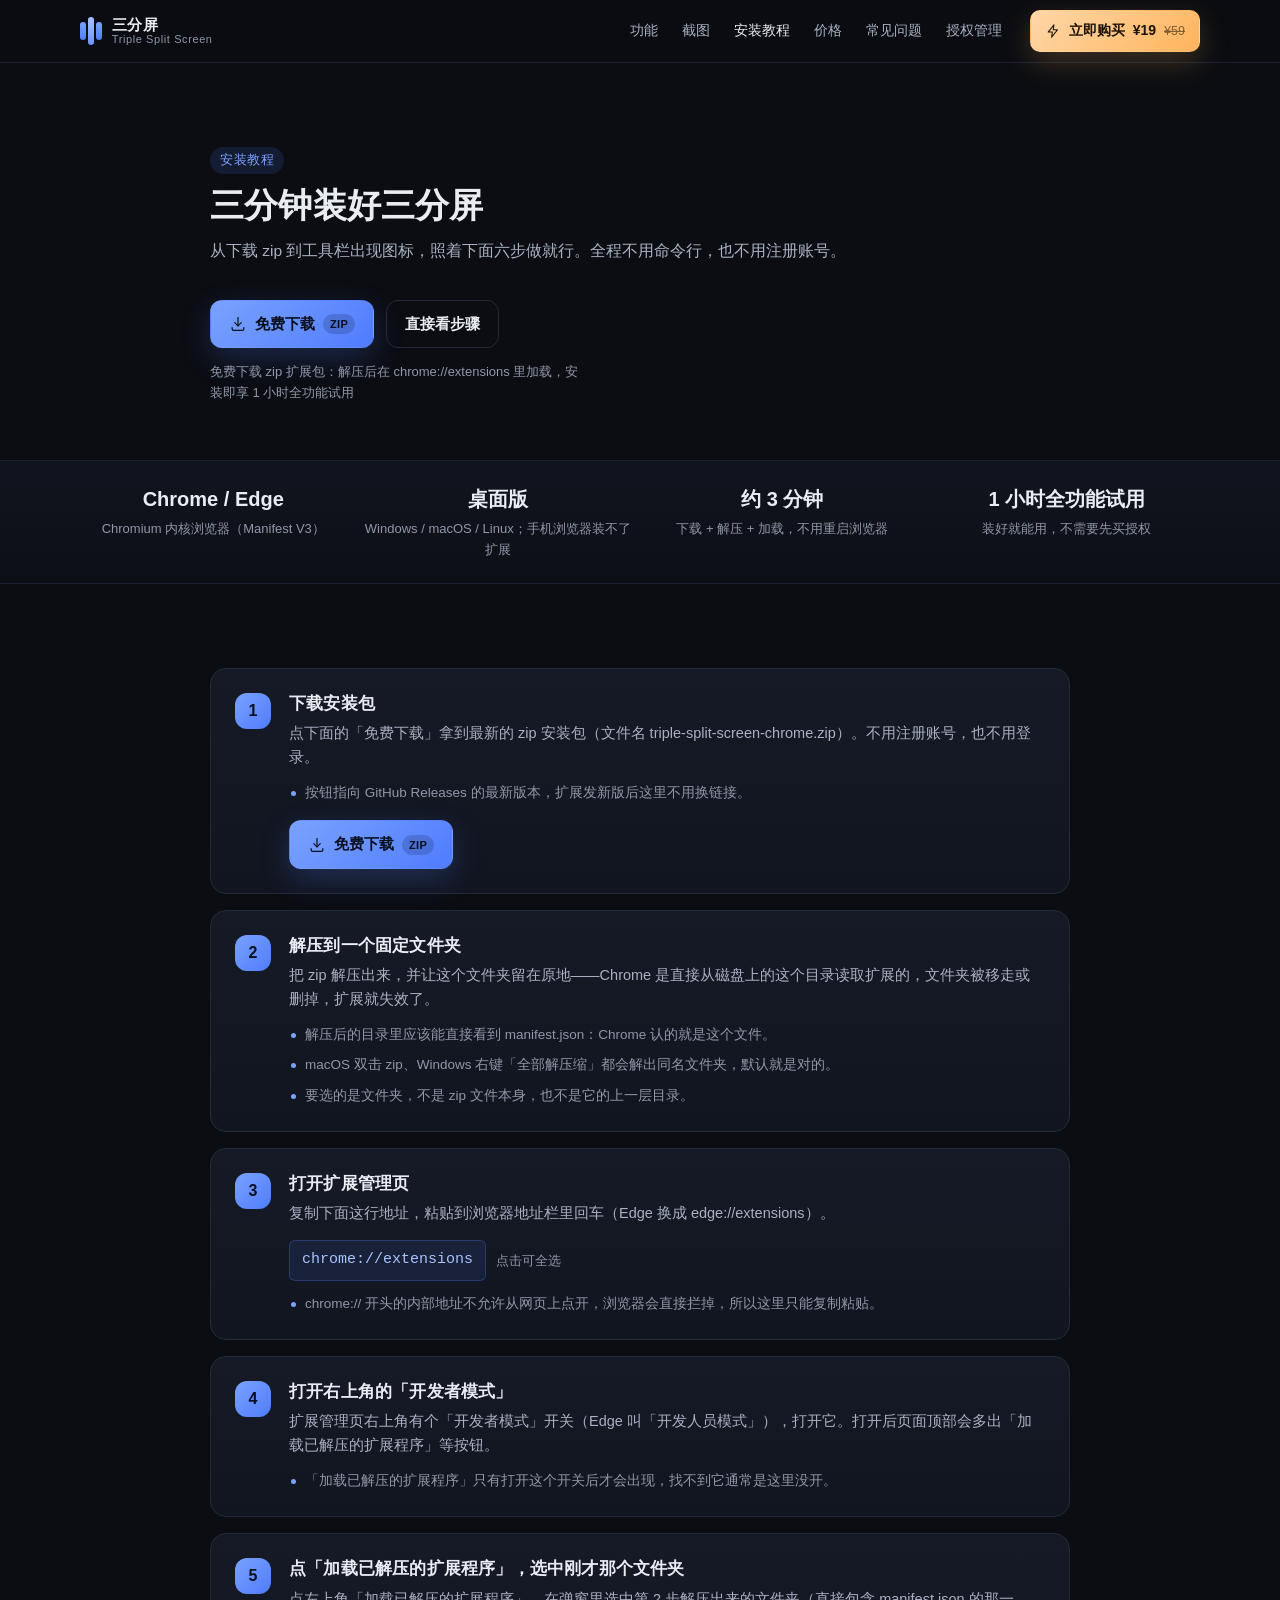
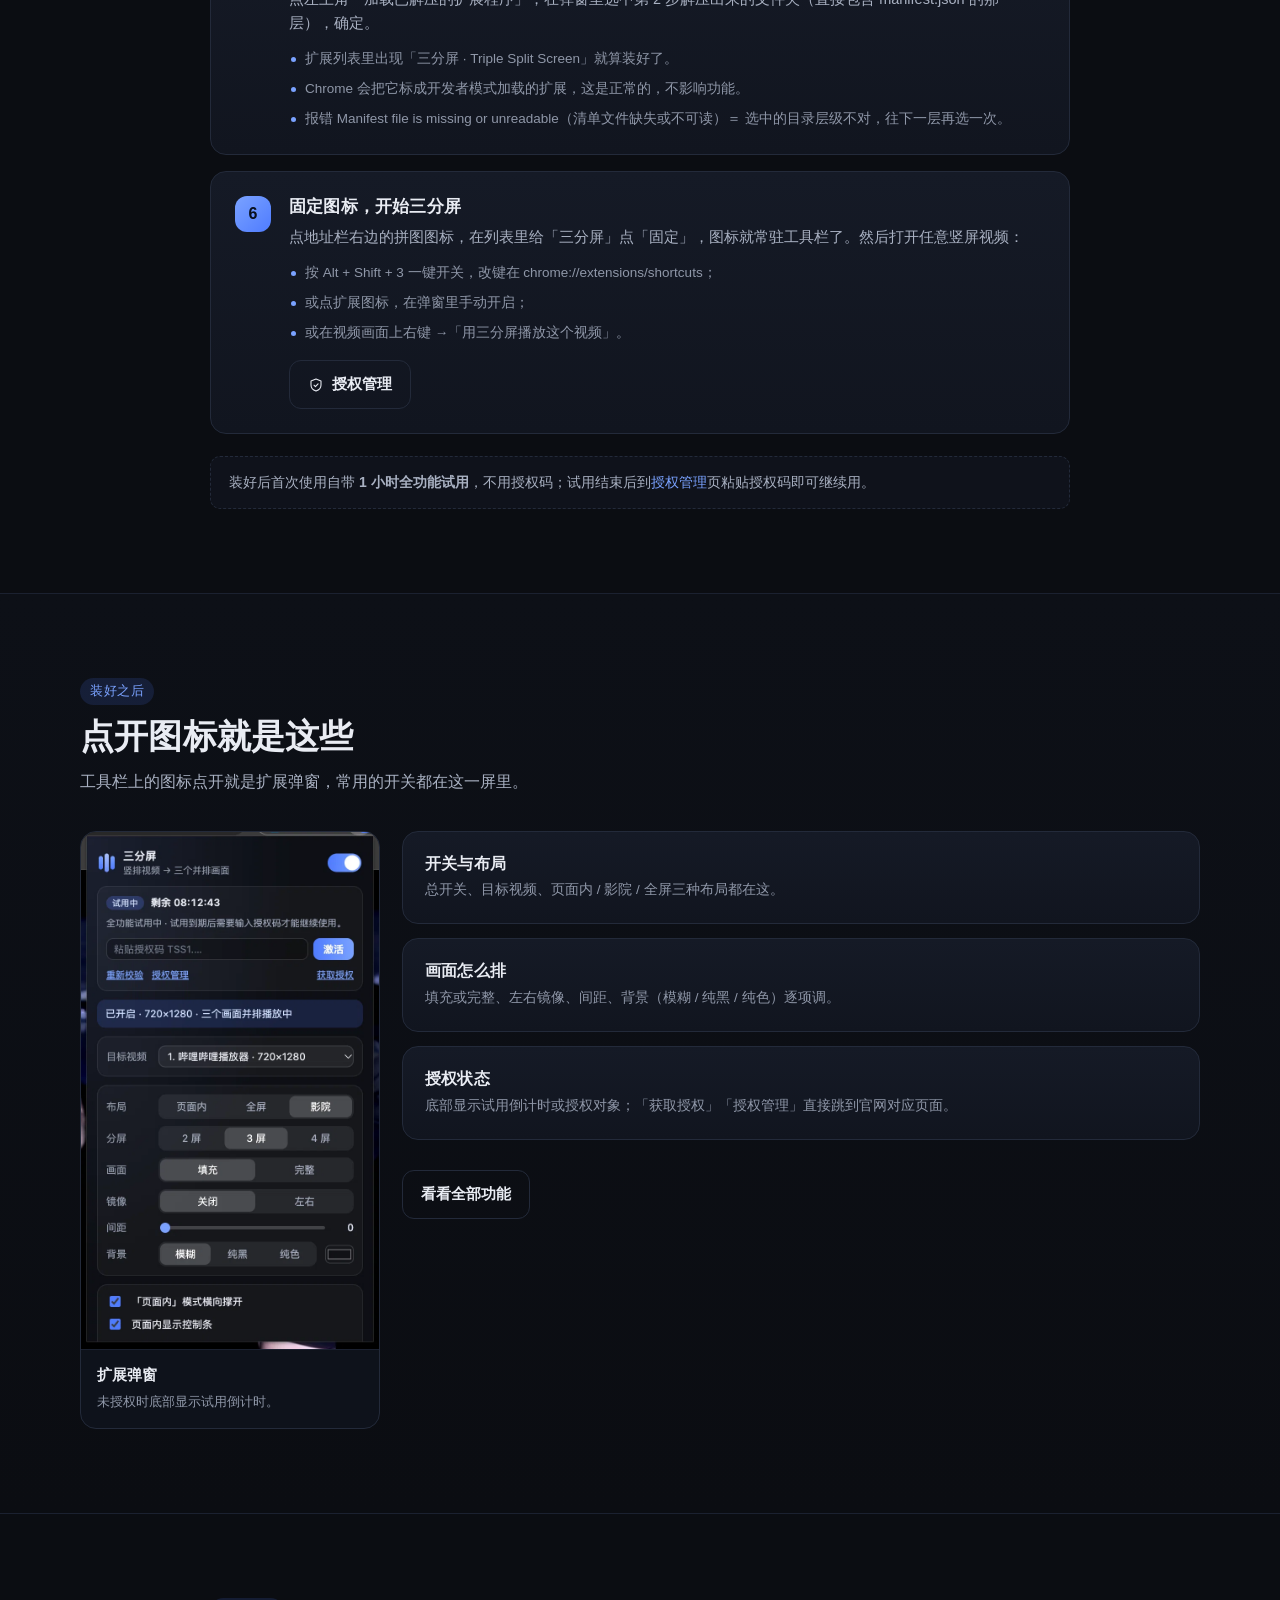
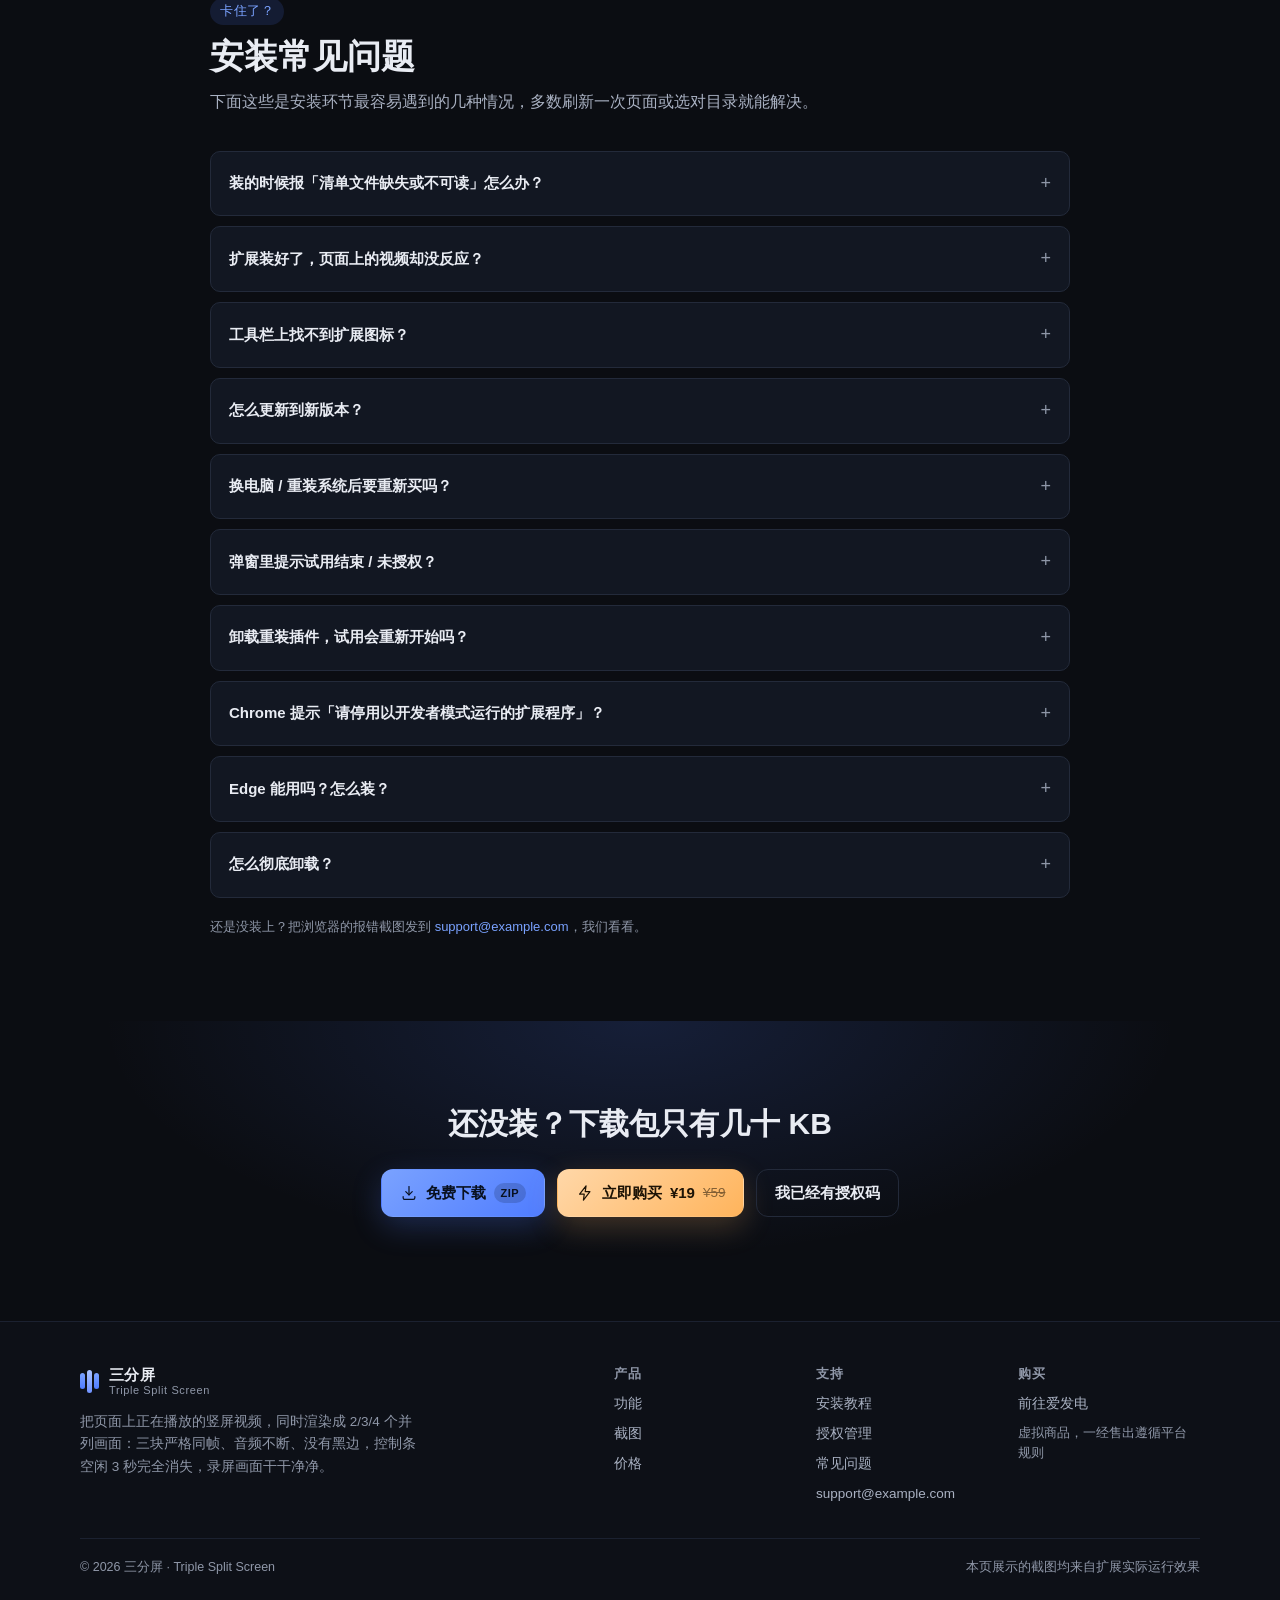
==== install/index.html @ 932da94a "site: publish 2026-10-11T14:08:07.045Z" ====
<!DOCTYPE html><html lang="zh-CN"><head><meta charset="utf-8"/><meta name="viewport" content="width=device-width, initial-scale=1"/><title>插件安装教程 · 三分屏（Chrome / Edge）</title><meta name="description" content="三分屏（Triple Split Screen）扩展安装教程：下载 zip 解压后，在 chrome://extensions 打开开发者模式，点「加载已解压的扩展程序」选中文件夹即可，三分钟装好，装好即享 1 小时全功能试用。"/><meta name="theme-color" content="#0d0f14"/><link rel="icon" type="image/png" href="/icon/32.png"/><link rel="apple-touch-icon" href="/icon/128.png"/><meta property="og:type" content="website"/><meta property="og:site_name" content="三分屏 · Triple Split Screen"/><meta property="og:title" content="插件安装教程 · 三分屏（Chrome / Edge）"/><meta property="og:description" content="三分屏（Triple Split Screen）扩展安装教程：下载 zip 解压后，在 chrome://extensions 打开开发者模式，点「加载已解压的扩展程序」选中文件夹即可，三分钟装好，装好即享 1 小时全功能试用。"/><meta property="og:image" content="https://splitvideo.de5.net/img/preview-theater.jpg"/><meta property="og:url" content="https://splitvideo.de5.net"/><meta name="twitter:card" content="summary_large_image"/><link href="/static/style-B0WOssWN.css" rel="stylesheet"/></head><body><div class="page"><header class="site-header"><div class="wrap header-inner"><a class="brand" href="/"><span class="logo" style="--logo-scale:1.1818181818181819" aria-hidden="true"><i></i><i></i><i></i></span><span class="brand-text"><b>三分屏</b><small>Triple Split Screen</small></span></a><nav class="nav"><a href="/#features" class="nav-link">功能</a><a href="/#shots" class="nav-link">截图</a><a href="/install" class="nav-link is-active">安装教程</a><a href="/#pricing" class="nav-link">价格</a><a href="/#faq" class="nav-link">常见问题</a><a href="/license" class="nav-link">授权管理</a></nav><a class="btn btn-buy btn-sm" href="https://afdian.com/a/triple-split-screen" target="_blank" rel="noopener noreferrer nofollow" data-platform="爱发电" title="前往爱发电购买"><svg width="16" height="16" viewBox="0 0 24 24" fill="none" stroke="currentColor" stroke-width="1.6" stroke-linecap="round" stroke-linejoin="round" aria-hidden="true" focusable="false"><path d="M13.4 2.6L4.8 13.6H11l-1.1 7.8 8.7-11.2H12.3z"></path></svg><span>立即购买</span><span class="btn-price">¥19</span><span class="btn-origin">¥59</span></a></div></header><main><section class="section install-head"><div class="wrap narrow"><div class="section-head"><span class="eyebrow">安装教程</span><h2>三分钟装好三分屏</h2><p class="section-desc">从下载 zip 到工具栏出现图标，照着下面六步做就行。全程不用命令行，也不用注册账号。</p></div><div class="cta-row"><a class="btn btn-download" href="https://github.com/hojas/triple-split-screen-site/releases/latest/download/triple-split-screen-chrome.zip" target="_blank" rel="noopener noreferrer nofollow" data-source="GitHub Releases" title="从 GitHub Releases 免费下载扩展安装包"><svg width="18" height="18" viewBox="0 0 24 24" fill="none" stroke="currentColor" stroke-width="1.6" stroke-linecap="round" stroke-linejoin="round" aria-hidden="true" focusable="false"><path d="M12 3.4v11"></path><path d="M7.7 10.2L12 14.5l4.3-4.3"></path><path d="M4.2 16.8v1.6a2.2 2.2 0 0 0 2.2 2.2h11.2a2.2 2.2 0 0 0 2.2-2.2v-1.6"></path></svg><span>免费下载</span><span class="btn-meta">zip</span></a><a class="btn btn-ghost" href="#steps">直接看步骤</a></div><p class="cta-note">免费下载 zip 扩展包：解压后在 chrome://extensions 里加载，安装即享 1 小时全功能试用</p></div></section><section class="strip"><div class="wrap strip-inner"><div><b>Chrome / Edge</b><span>Chromium 内核浏览器（Manifest V3）</span></div><div><b>桌面版</b><span>Windows / macOS / Linux；手机浏览器装不了扩展</span></div><div><b>约 3 分钟</b><span>下载 + 解压 + 加载，不用重启浏览器</span></div><div><b>1 小时全功能试用</b><span>装好就能用，不需要先买授权</span></div></div></section><section class="section"><div class="wrap narrow"><ol class="install-steps" id="steps"><li class="card install-step"><span class="install-step-no" aria-hidden="true">1</span><div class="install-step-body"><h3>下载安装包</h3><p class="install-text">点下面的「免费下载」拿到最新的 zip 安装包（文件名 triple-split-screen-chrome.zip）。不用注册账号，也不用登录。</p><ul class="install-list"><li>按钮指向 GitHub Releases 的最新版本，扩展发新版后这里不用换链接。</li></ul><div class="install-action"><a class="btn btn-download" href="https://github.com/hojas/triple-split-screen-site/releases/latest/download/triple-split-screen-chrome.zip" target="_blank" rel="noopener noreferrer nofollow" data-source="GitHub Releases" title="从 GitHub Releases 免费下载扩展安装包"><svg width="18" height="18" viewBox="0 0 24 24" fill="none" stroke="currentColor" stroke-width="1.6" stroke-linecap="round" stroke-linejoin="round" aria-hidden="true" focusable="false"><path d="M12 3.4v11"></path><path d="M7.7 10.2L12 14.5l4.3-4.3"></path><path d="M4.2 16.8v1.6a2.2 2.2 0 0 0 2.2 2.2h11.2a2.2 2.2 0 0 0 2.2-2.2v-1.6"></path></svg><span>免费下载</span><span class="btn-meta">zip</span></a></div></div></li><li class="card install-step"><span class="install-step-no" aria-hidden="true">2</span><div class="install-step-body"><h3>解压到一个固定文件夹</h3><p class="install-text">把 zip 解压出来，并让这个文件夹留在原地——Chrome 是直接从磁盘上的这个目录读取扩展的，文件夹被移走或删掉，扩展就失效了。</p><ul class="install-list"><li>解压后的目录里应该能直接看到 manifest.json：Chrome 认的就是这个文件。</li><li>macOS 双击 zip、Windows 右键「全部解压缩」都会解出同名文件夹，默认就是对的。</li><li>要选的是文件夹，不是 zip 文件本身，也不是它的上一层目录。</li></ul></div></li><li class="card install-step"><span class="install-step-no" aria-hidden="true">3</span><div class="install-step-body"><h3>打开扩展管理页</h3><p class="install-text">复制下面这行地址，粘贴到浏览器地址栏里回车（Edge 换成 edge://extensions）。</p><p class="install-code"><code title="点击全选，再按 Ctrl / ⌘ + C 复制">chrome://extensions</code><span class="muted small">点击可全选</span></p><ul class="install-list"><li>chrome:// 开头的内部地址不允许从网页上点开，浏览器会直接拦掉，所以这里只能复制粘贴。</li></ul></div></li><li class="card install-step"><span class="install-step-no" aria-hidden="true">4</span><div class="install-step-body"><h3>打开右上角的「开发者模式」</h3><p class="install-text">扩展管理页右上角有个「开发者模式」开关（Edge 叫「开发人员模式」），打开它。打开后页面顶部会多出「加载已解压的扩展程序」等按钮。</p><ul class="install-list"><li>「加载已解压的扩展程序」只有打开这个开关后才会出现，找不到它通常是这里没开。</li></ul></div></li><li class="card install-step"><span class="install-step-no" aria-hidden="true">5</span><div class="install-step-body"><h3>点「加载已解压的扩展程序」，选中刚才那个文件夹</h3><p class="install-text">点左上角「加载已解压的扩展程序」，在弹窗里选中第 2 步解压出来的文件夹（直接包含 manifest.json 的那一层），确定。</p><ul class="install-list"><li>扩展列表里出现「三分屏 · Triple Split Screen」就算装好了。</li><li>Chrome 会把它标成开发者模式加载的扩展，这是正常的，不影响功能。</li><li>报错 Manifest file is missing or unreadable（清单文件缺失或不可读）＝ 选中的目录层级不对，往下一层再选一次。</li></ul></div></li><li class="card install-step"><span class="install-step-no" aria-hidden="true">6</span><div class="install-step-body"><h3>固定图标，开始三分屏</h3><p class="install-text">点地址栏右边的拼图图标，在列表里给「三分屏」点「固定」，图标就常驻工具栏了。然后打开任意竖屏视频：</p><ul class="install-list"><li>按 Alt + Shift + 3 一键开关，改键在 chrome://extensions/shortcuts；</li><li>或点扩展图标，在弹窗里手动开启；</li><li>或在视频画面上右键 →「用三分屏播放这个视频」。</li></ul><div class="install-action"><a class="btn btn-ghost" href="/license"><svg width="16" height="16" viewBox="0 0 24 24" fill="none" stroke="currentColor" stroke-width="1.6" stroke-linecap="round" stroke-linejoin="round" aria-hidden="true" focusable="false"><path d="M12 3l7.5 3v6c0 4.2-3.1 7.6-7.5 9-4.4-1.4-7.5-4.8-7.5-9V6z"></path><path d="M9 12.3l2.1 2.1 4-4.2"></path></svg><span>授权管理</span></a></div></div></li></ol><p class="note-box">装好后首次使用自带 <b>1 小时全功能试用</b>，不用授权码；试用结束后到<a href="/license">授权管理</a>页粘贴授权码即可继续用。</p></div></section><section class="section section-alt"><div class="wrap"><div class="section-head"><span class="eyebrow">装好之后</span><h2>点开图标就是这些</h2><p class="section-desc">工具栏上的图标点开就是扩展弹窗，常用的开关都在这一屏里。</p></div><div class="after-grid"><figure class="shot"><img src="/img/preview-popup.png" alt="三分屏扩展弹窗界面" loading="lazy" decoding="async" width="708" height="1228"/><figcaption><b>扩展弹窗</b><span>未授权时底部显示试用倒计时。</span></figcaption></figure><ul class="after-list"><li class="card"><h3>开关与布局</h3><p>总开关、目标视频、页面内 / 影院 / 全屏三种布局都在这。</p></li><li class="card"><h3>画面怎么排</h3><p>填充或完整、左右镜像、间距、背景（模糊 / 纯黑 / 纯色）逐项调。</p></li><li class="card"><h3>授权状态</h3><p>底部显示试用倒计时或授权对象；「获取授权」「授权管理」直接跳到官网对应页面。</p></li><li class="install-action"><a class="btn btn-ghost" href="/#features">看看全部功能</a></li></ul></div></div></section><section class="section" id="trouble"><div class="wrap narrow"><div class="section-head"><span class="eyebrow">卡住了？</span><h2>安装常见问题</h2><p class="section-desc">下面这些是安装环节最容易遇到的几种情况，多数刷新一次页面或选对目录就能解决。</p></div><div class="faq"><details class="faq-item"><summary>装的时候报「清单文件缺失或不可读」怎么办？</summary><p>选中的目录不对。点「加载已解压的扩展程序」后，要选中直接包含 manifest.json 的那一层文件夹；如果解压时多套了一层同名目录，往里再进一层就好。</p></details><details class="faq-item"><summary>扩展装好了，页面上的视频却没反应？</summary><p>两个最常见的原因：一是页面在安装 / 更新之前就打开了，内容脚本还没注入——刷新一次页面即可（弹窗里也会提示「刷新页面」）；二是视频本身是横屏的，只有原始分辨率高 &gt; 宽的竖屏视频会被接管，且需要处于播放状态。</p></details><details class="faq-item"><summary>工具栏上找不到扩展图标？</summary><p>Chrome 会把新装的扩展先收进地址栏右侧的拼图菜单里：点开它，在「三分屏」那一行点「固定」。不固定也能用，快捷键 Alt + Shift + 3 一样有效。</p></details><details class="faq-item"><summary>怎么更新到新版本？</summary><p>「加载已解压」方式安装的扩展不会自动更新：重新下载最新 zip，解压覆盖原来的文件夹，再回到 chrome://extensions 点一下扩展卡片上的刷新图标（重新加载）即可。</p></details><details class="faq-item"><summary>换电脑 / 重装系统后要重新买吗？</summary><p>不用。在新电脑上按本页步骤重新下载解压安装，再到「授权管理」页把旧设备解绑、激活新设备即可；一次购买默认 3 台设备，额度内互不影响。</p></details><details class="faq-item"><summary>弹窗里提示试用结束 / 未授权？</summary><p>首次安装自带 1 小时全功能试用，试用结束后需要授权码：在弹窗里点「获取授权」去购买，或把购买邮件里的授权码直接粘贴进弹窗；设备管理走「授权管理」页。</p></details><details class="faq-item"><summary>卸载重装插件，试用会重新开始吗？</summary><p>不会。试用窗口由授权服务按设备记账：插件会在授权服务域名下留一个随机设备标识（Cookie），卸载重装扩展不会清掉它，重装后拿回的是原来那个试用截止时间（断网重装也一样）。只有把浏览器 Cookie 一起清掉才会被当成新设备。想继续用请购买授权码，不需要反复重装。</p></details><details class="faq-item"><summary>Chrome 提示「请停用以开发者模式运行的扩展程序」？</summary><p>这是加载未上架扩展时的正常提示（不同 Chrome 版本的提示形式不太一样），关掉或选择保留即可，不影响功能。</p></details><details class="faq-item"><summary>Edge 能用吗？怎么装？</summary><p>可以，步骤完全一样，只把扩展页地址换成 edge://extensions；如果 Edge 提示扩展来自其他来源，允许即可。</p></details><details class="faq-item"><summary>怎么彻底卸载？</summary><p>在 chrome://extensions 里点「移除」，再顺手把当初解压出来的文件夹删掉，磁盘上就没有残留了。</p></details></div><p class="muted small install-support">还是没装上？把浏览器的报错截图发到 <a href="mailto:support@example.com">support@example.com</a>，我们看看。</p></div></section><section class="section final-cta"><div class="wrap narrow center"><h2>还没装？下载包只有几十 KB</h2><div class="cta-row center"><a class="btn btn-download" href="https://github.com/hojas/triple-split-screen-site/releases/latest/download/triple-split-screen-chrome.zip" target="_blank" rel="noopener noreferrer nofollow" data-source="GitHub Releases" title="从 GitHub Releases 免费下载扩展安装包"><svg width="18" height="18" viewBox="0 0 24 24" fill="none" stroke="currentColor" stroke-width="1.6" stroke-linecap="round" stroke-linejoin="round" aria-hidden="true" focusable="false"><path d="M12 3.4v11"></path><path d="M7.7 10.2L12 14.5l4.3-4.3"></path><path d="M4.2 16.8v1.6a2.2 2.2 0 0 0 2.2 2.2h11.2a2.2 2.2 0 0 0 2.2-2.2v-1.6"></path></svg><span>免费下载</span><span class="btn-meta">zip</span></a><a class="btn btn-buy" href="https://afdian.com/a/triple-split-screen" target="_blank" rel="noopener noreferrer nofollow" data-platform="爱发电" title="前往爱发电购买"><svg width="18" height="18" viewBox="0 0 24 24" fill="none" stroke="currentColor" stroke-width="1.6" stroke-linecap="round" stroke-linejoin="round" aria-hidden="true" focusable="false"><path d="M13.4 2.6L4.8 13.6H11l-1.1 7.8 8.7-11.2H12.3z"></path></svg><span>立即购买</span><span class="btn-price">¥19</span><span class="btn-origin">¥59</span></a><a class="btn btn-ghost" href="/license">我已经有授权码</a></div></div></section></main><footer class="site-footer"><div class="wrap footer-inner"><div class="footer-brand"><div class="brand"><span class="logo" style="--logo-scale:1" aria-hidden="true"><i></i><i></i><i></i></span><span class="brand-text"><b>三分屏</b><small>Triple Split Screen</small></span></div><p class="muted">把页面上正在播放的竖屏视频，同时渲染成 2/3/4 个并列画面：三块严格同帧、音频不断、没有黑边，控制条空闲 3 秒完全消失，录屏画面干干净净。</p></div><div class="footer-cols"><div><h4>产品</h4><a href="/#features">功能</a><a href="/#shots">截图</a><a href="/#pricing">价格</a></div><div><h4>支持</h4><a href="/install">安装教程</a><a href="/license">授权管理</a><a href="/#faq">常见问题</a><a href="mailto:support@example.com">support@example.com</a></div><div><h4>购买</h4><a href="https://afdian.com/a/triple-split-screen" target="_blank" rel="noopener noreferrer nofollow">前往爱发电</a><span class="muted">虚拟商品，一经售出遵循平台规则</span></div></div></div><div class="wrap footer-bottom"><span>© 2026 三分屏 · Triple Split Screen</span><span class="muted">本页展示的截图均来自扩展实际运行效果</span></div></footer></div></body></html>
---- static/style-B0WOssWN.css ----
:root{color-scheme:dark;--bg: #0b0d12;--bg-soft: #0d1017;--panel: #141824;--panel-2: #10131c;--line: #232a3a;--line-soft: #1b2130;--text: #e9ecf3;--muted: #8f97a8;--muted-2: #a9b1c2;--accent: #4f7cff;--accent-2: #7aa2ff;--accent-3: #a9c2ff;--warm: #ffd7a8;--warm-2: #ffb45c;--ok: #3ecf8e;--warn: #f5a623;--err: #ff6b6b;--radius: 16px;--radius-sm: 10px;--shadow: 0 24px 70px rgba(0, 0, 0, .45);--maxw: 1120px;--font: -apple-system, BlinkMacSystemFont, "Segoe UI", "PingFang SC", "Hiragino Sans GB", "Microsoft YaHei", sans-serif;--mono: ui-monospace, SFMono-Regular, Menlo, Consolas, monospace}*{box-sizing:border-box}html{scroll-behavior:smooth;scroll-padding-top:80px}body{margin:0;background:var(--bg);color:var(--text);font-family:var(--font);font-size:15px;line-height:1.65;-webkit-font-smoothing:antialiased}a{color:var(--accent-2);text-decoration:none}a:hover{color:var(--accent-3)}h1,h2,h3,h4{margin:0;line-height:1.25;letter-spacing:.2px}p{margin:0}img{max-width:100%;display:block}code{font-family:var(--mono);font-size:.86em;background:#0c0f16;border:1px solid var(--line-soft);border-radius:6px;padding:1px 6px}.wrap{width:min(100% - 40px,var(--maxw));margin-inline:auto}.wrap.narrow{width:min(100% - 40px,860px)}.muted{color:var(--muted)}.small{font-size:13px}.ok-text{color:var(--ok)}.center{text-align:center}.site-header{position:sticky;top:0;z-index:30;-webkit-backdrop-filter:blur(14px);backdrop-filter:blur(14px);background:#0b0d12c7;border-bottom:1px solid var(--line-soft)}.header-inner{display:flex;align-items:center;gap:18px;height:62px}.brand{display:inline-flex;align-items:center;gap:10px;color:var(--text)}.brand:hover{color:var(--text)}.brand-text{display:flex;flex-direction:column;line-height:1.15}.brand-text b{font-size:15px;letter-spacing:.4px}.brand-text small{color:var(--muted);font-size:11px;letter-spacing:.6px}.logo{display:inline-flex;align-items:center;gap:2px;--logo-scale: 1}.logo i{display:block;width:calc(5px * var(--logo-scale));height:calc(16px * var(--logo-scale));border-radius:calc(3px * var(--logo-scale));background:linear-gradient(180deg,#7aa2ff,#4f7cff)}.logo i:nth-child(2){height:calc(23px * var(--logo-scale));background:linear-gradient(180deg,#a9c2ff,#6f92ff)}.nav{display:flex;align-items:center;gap:4px;margin-left:auto}.nav-link{color:var(--muted-2);padding:6px 10px;border-radius:8px;font-size:14px;white-space:nowrap}.nav-link:hover{color:var(--text);background:#161b27}.nav-link.is-active{color:var(--text)}.btn{display:inline-flex;align-items:center;justify-content:center;gap:8px;padding:11px 18px;border-radius:12px;border:1px solid var(--line);background:#161b27;color:var(--text);font-family:inherit;font-size:15px;font-weight:600;cursor:pointer;transition:transform .15s ease,box-shadow .15s ease,background .15s ease,border-color .15s ease;white-space:nowrap}.btn:hover{transform:translateY(-1px);border-color:#33405a;color:var(--text)}.btn:disabled{opacity:.55;cursor:not-allowed;transform:none}.btn-primary{background:linear-gradient(135deg,var(--accent-2),var(--accent));border-color:transparent;color:#08101f}.btn-ghost{background:transparent}.btn-sm{padding:8px 14px;font-size:14px;border-radius:10px}.btn-xs{padding:3px 8px;font-size:12px;border-radius:7px;font-weight:500}.btn-block{width:100%;padding:15px 20px;font-size:17px}.btn-buy{background:linear-gradient(135deg,var(--warm),var(--warm-2));border-color:transparent;color:#1d1305;box-shadow:0 10px 30px #ffb45c38}.btn-buy:hover{color:#1d1305;box-shadow:0 14px 36px #ffb45c57;border-color:transparent}.btn-price{font-weight:800}.btn-download{background:linear-gradient(135deg,var(--accent-2),var(--accent));border-color:transparent;color:#08101f;box-shadow:0 10px 30px #4f7cff3d}.btn-download:hover{color:#08101f;border-color:transparent;box-shadow:0 14px 36px #4f7cff57}.btn-meta{padding:1px 7px;border-radius:999px;background:#08101f2e;font-size:11px;font-weight:700;letter-spacing:.4px;text-transform:uppercase}.btn-origin{text-decoration:line-through;opacity:.55;font-weight:500;font-size:.9em}.badge{display:inline-flex;align-items:center;gap:6px;padding:5px 12px;border-radius:999px;border:1px solid var(--line);background:#121722;color:var(--muted-2);font-size:13px}.badge-hot{border-color:#ffb45c66;background:#ffb45c1f;color:var(--warm)}.hero{position:relative;overflow:hidden;padding:72px 0 56px}.hero-glow{position:absolute;inset:-240px -10% auto;height:620px;background:radial-gradient(50% 60% at 22% 40%,rgba(79,124,255,.28),transparent 70%),radial-gradient(46% 58% at 78% 24%,rgba(169,194,255,.16),transparent 72%);pointer-events:none}.hero-inner{position:relative;display:grid;grid-template-columns:minmax(0,1fr) minmax(0,1fr);gap:48px;align-items:center}.hero-copy h1{margin:18px 0 16px;font-size:clamp(32px,4.4vw,50px);font-weight:800;letter-spacing:-.5px;text-wrap:balance}.hero-copy h1 em{font-style:normal;white-space:nowrap;background:linear-gradient(120deg,var(--accent-3),var(--accent) 60%,#8f6bff);-webkit-background-clip:text;background-clip:text;color:transparent}.lede{color:var(--muted-2);font-size:17px;max-width:46ch}.cta-row{display:flex;flex-wrap:wrap;gap:12px;margin-top:26px}.cta-row.center{justify-content:center}.cta-note{margin-top:12px;color:var(--muted);font-size:13px;line-height:1.6;max-width:52ch}.trust{margin-top:18px;color:var(--muted);font-size:14px}.trust b{color:var(--warm)}.trust s{opacity:.7}.hero-shot{margin:0;border-radius:18px;border:1px solid var(--line);background:linear-gradient(180deg,#151a26,#0e121b);padding:12px;box-shadow:var(--shadow)}.hero-shot img{width:100%;height:auto;border-radius:10px;background:#000}.hero-shot figcaption{margin-top:10px;color:var(--muted);font-size:12.5px;text-align:center}.strip{border-top:1px solid var(--line-soft);border-bottom:1px solid var(--line-soft);background:linear-gradient(180deg,#141824b3,#0d1017b3)}.strip-inner{display:grid;grid-template-columns:repeat(4,1fr);gap:18px;padding:22px 0}.strip-inner>div{display:flex;flex-direction:column;gap:2px;text-align:center}.strip-inner b{font-size:20px;color:var(--text)}.strip-inner span{color:var(--muted);font-size:13px}.section{padding:84px 0}.section-alt{background:linear-gradient(180deg,var(--bg-soft),var(--bg));border-top:1px solid var(--line-soft);border-bottom:1px solid var(--line-soft)}.section-head{max-width:720px;margin-bottom:36px}.eyebrow{display:inline-block;margin-bottom:10px;padding:3px 10px;border-radius:999px;background:#4f7cff24;color:var(--accent-2);font-size:12.5px;letter-spacing:.6px}.section-head h2{font-size:clamp(24px,3.4vw,34px);font-weight:750}.section-desc{margin-top:12px;color:var(--muted-2);font-size:15.5px}.card{background:linear-gradient(180deg,#151a26,#11151f);border:1px solid var(--line);border-radius:var(--radius);padding:22px}.feature-grid{display:grid;grid-template-columns:repeat(auto-fill,minmax(248px,1fr));gap:16px}.feature h3{margin:14px 0 8px;font-size:16.5px}.feature p{color:var(--muted);font-size:14px}.feature-icon{display:inline-flex;align-items:center;justify-content:center;width:40px;height:40px;border-radius:11px;background:#4f7cff24;color:var(--accent-2);border:1px solid rgba(79,124,255,.22)}.shot-grid{columns:3 300px;column-gap:18px;margin-top:18px}.shot-feature{margin-bottom:0}.shot{margin:0 0 18px;break-inside:avoid;border:1px solid var(--line);border-radius:var(--radius);overflow:hidden;background:#0e121b;transition:border-color .2s ease,transform .2s ease}.shot:hover{border-color:#33405a;transform:translateY(-2px)}.shot img{width:100%;height:auto;border-bottom:1px solid var(--line-soft)}.shot figcaption{display:flex;flex-direction:column;gap:3px;padding:14px 16px 16px}.shot figcaption b{font-size:14.5px}.shot figcaption span{color:var(--muted);font-size:13px}.shot-link{position:relative;display:block;line-height:0}.shot-link img{transition:filter .15s ease}.shot-link:hover img{filter:brightness(1.08)}.shot-link:after{content:"看原视频 ↗";position:absolute;right:10px;bottom:10px;padding:4px 10px;border-radius:999px;border:1px solid var(--line);background:#08101fd1;color:var(--text);font-size:12px;line-height:1.6;opacity:0;transition:opacity .15s ease;pointer-events:none}.shot-link:hover:after,.shot-link:focus-visible:after{opacity:1}.price-card{display:grid;grid-template-columns:minmax(0,1.15fr) minmax(0,.85fr);gap:0;border:1px solid var(--line);border-radius:20px;overflow:hidden;background:linear-gradient(180deg,#161c29,#11151f);box-shadow:var(--shadow)}.price-left{padding:32px;border-right:1px solid var(--line-soft)}.price-right{padding:32px;background:linear-gradient(180deg,rgba(255,180,92,.06),transparent 60%);display:flex;flex-direction:column;gap:14px}.price-tag{display:flex;flex-direction:column;gap:14px}.price-row{display:flex;align-items:baseline;gap:14px}.price-now{font-size:clamp(44px,7vw,62px);font-weight:850;line-height:1;background:linear-gradient(135deg,var(--warm),var(--warm-2));-webkit-background-clip:text;background-clip:text;color:transparent}.price-was{font-size:22px;color:var(--muted);text-decoration:line-through}.price-sub{color:var(--muted-2);font-size:14px}.price-list{list-style:none;margin:26px 0 0;padding:0;display:grid;gap:11px}.price-list li{display:flex;align-items:flex-start;gap:10px;color:var(--muted-2);font-size:14.5px}.price-list svg{color:var(--ok);flex:none;margin-top:4px}.price-note{color:var(--muted);font-size:13.5px;text-align:center}.price-note b{color:var(--text)}.buy-steps{margin:4px 0 0;padding-left:20px;color:var(--muted);font-size:13.5px;display:grid;gap:6px}.buy-steps a{color:var(--accent-2)}.step-grid{display:grid;grid-template-columns:repeat(auto-fit,minmax(260px,1fr));gap:16px}.step{position:relative;padding-top:26px}.step-no{position:absolute;top:-14px;left:22px;width:32px;height:32px;display:inline-flex;align-items:center;justify-content:center;border-radius:10px;background:linear-gradient(135deg,var(--accent-2),var(--accent));color:#08101f;font-weight:800}.step h3{font-size:16px;margin-bottom:8px}.step p{color:var(--muted);font-size:14px}.install-head{padding-bottom:56px}.install-head .cta-note{margin-top:14px}.install-steps{list-style:none;margin:0;padding:0;display:grid;gap:16px}.install-step{display:grid;grid-template-columns:36px minmax(0,1fr);gap:18px;align-items:start;padding:24px}.install-step-no{display:inline-flex;align-items:center;justify-content:center;width:36px;height:36px;border-radius:12px;background:linear-gradient(135deg,var(--accent-2),var(--accent));color:#08101f;font-size:16px;font-weight:800}.install-step-body h3{font-size:17px;margin-bottom:8px}.install-text{color:var(--muted-2);font-size:14.5px}.install-list{list-style:none;margin:12px 0 0;padding:0;display:grid;gap:8px}.install-list li{position:relative;padding-left:16px;color:var(--muted);font-size:13.5px}.install-list li:before{content:"";position:absolute;left:2px;top:9px;width:5px;height:5px;border-radius:50%;background:var(--accent-2)}.install-code{display:flex;align-items:center;gap:10px;flex-wrap:wrap;margin-top:14px}.install-code code{-webkit-user-select:all;user-select:all;cursor:text;padding:7px 12px;font-size:15px;color:var(--accent-3);background:#4f7cff1a;border-color:#4f7cff47}.install-action{margin-top:16px}.note-box{margin-top:22px;padding:14px 18px;border:1px dashed var(--line);border-radius:var(--radius-sm);background:#14182480;color:var(--muted-2);font-size:14px}.after-grid{display:grid;grid-template-columns:300px minmax(0,1fr);gap:22px;align-items:start}.after-grid .shot{margin:0}.after-list{list-style:none;margin:0;padding:0;display:grid;gap:14px}.after-list h3{font-size:15.5px;margin-bottom:6px}.after-list p{color:var(--muted);font-size:13.5px}.install-support{margin-top:18px}.faq{display:grid;gap:10px}.faq-item{border:1px solid var(--line);border-radius:var(--radius-sm);background:#121722;padding:4px 18px}.faq-item summary{cursor:pointer;padding:13px 0;font-weight:600;list-style:none;display:flex;align-items:center;justify-content:space-between}.faq-item summary::-webkit-details-marker{display:none}.faq-item summary:after{content:"+";color:var(--muted);font-weight:400;font-size:18px}.faq-item[open] summary:after{content:"−"}.faq-item p{color:var(--muted);font-size:14px;padding:0 0 16px}.final-cta{background:radial-gradient(60% 120% at 50% 0%,rgba(79,124,255,.16),transparent 70%)}.final-cta h2{font-size:clamp(22px,3.2vw,30px)}.final-cta .muted{margin-top:12px}.license-panel{display:grid;gap:18px}.panel-block{border:1px solid var(--line);border-radius:var(--radius);background:linear-gradient(180deg,#151a26,#11151f);padding:22px}.field{display:block}.field-label{display:block;margin-bottom:8px;color:var(--muted-2);font-size:13px;letter-spacing:.4px}.field textarea{width:100%;padding:12px 14px;border-radius:var(--radius-sm);border:1px solid var(--line);background:#0c0f16;color:var(--text);font-family:var(--mono);font-size:13px;line-height:1.6;resize:vertical}.field textarea:focus{outline:none;border-color:var(--accent);box-shadow:0 0 0 3px #4f7cff29}.field-row{display:flex;gap:8px;margin-top:10px}.machine-row{display:flex;align-items:center;gap:10px;flex-wrap:wrap;margin:16px 0 18px;padding-top:16px;border-top:1px dashed var(--line);font-size:13px}.machine-row code{color:var(--accent-3)}.actions{display:flex;flex-wrap:wrap;gap:10px}.notice{margin-top:14px;padding:10px 14px;border-radius:var(--radius-sm);border:1px solid var(--line);background:#121722;font-size:14px;color:var(--muted-2)}.notice.ok{border-color:#3ecf8e59;background:#3ecf8e1a;color:#b8f2d8}.notice.warn{border-color:#f5a62359;background:#f5a6231a;color:#ffdca8}.notice.error{border-color:#ff6b6b59;background:#ff6b6b1a;color:#ffc9c9}.result{min-height:120px}.result-head{display:flex;align-items:center;gap:10px;flex-wrap:wrap;margin-bottom:16px}.pill{display:inline-flex;align-items:center;padding:3px 12px;border-radius:999px;font-size:13px;font-weight:600;border:1px solid var(--line);background:#121722;color:var(--muted-2)}.pill.ok{border-color:#3ecf8e66;background:#3ecf8e1f;color:var(--ok)}.pill.warn{border-color:#f5a62366;background:#f5a6231f;color:var(--warn)}.pill.error{border-color:#ff6b6b66;background:#ff6b6b1f;color:var(--err)}.result-grid{display:grid;grid-template-columns:repeat(auto-fit,minmax(180px,1fr));gap:14px 20px;margin:0}.result-grid dt{color:var(--muted);font-size:12.5px;margin-bottom:3px}.result-grid dd{margin:0;font-size:14.5px}.machine-list{margin-top:18px;padding-top:14px;border-top:1px dashed var(--line)}.machine-list ul{list-style:none;margin:8px 0 0;padding:0;display:flex;flex-wrap:wrap;gap:8px}.machine-list li{display:inline-flex;align-items:center;gap:6px;padding:4px 10px;border-radius:999px;border:1px solid var(--line);background:#0f131c;font-size:12.5px}.tag{padding:1px 6px;border-radius:999px;background:#4f7cff2e;color:var(--accent-2);font-size:11px}.hint{margin-top:16px;font-size:13.5px;color:var(--muted)}.hint.ok{color:#a8e6c8}.panel-help{border:1px dashed var(--line);border-radius:var(--radius);padding:18px 22px;display:grid;gap:8px;background:#14182480}.panel-help h3{font-size:15px}.panel-help .btn{justify-self:start;margin-top:4px}.help-grid{display:grid;grid-template-columns:repeat(auto-fit,minmax(240px,1fr));gap:16px;margin-top:18px}.help h3{font-size:15.5px;margin:12px 0 6px}.help p{color:var(--muted);font-size:13.5px}.notfound{padding:100px 0 120px;text-align:center}.notfound h1{font-size:72px;font-weight:850;background:linear-gradient(135deg,var(--accent-3),var(--accent));-webkit-background-clip:text;background-clip:text;color:transparent}.notfound .cta-row{justify-content:center}.site-footer{border-top:1px solid var(--line-soft);background:var(--bg-soft);padding:44px 0 28px;margin-top:20px}.footer-inner{display:grid;grid-template-columns:minmax(0,1.2fr) minmax(0,1.4fr);gap:32px}.footer-brand p{margin-top:14px;color:var(--muted);font-size:13.5px;max-width:46ch}.footer-cols{display:grid;grid-template-columns:repeat(3,minmax(0,1fr));gap:20px}.footer-cols>div{display:flex;flex-direction:column;gap:8px}.footer-cols h4{font-size:13px;color:var(--muted);letter-spacing:.6px;margin-bottom:2px}.footer-cols a{font-size:13.5px;color:var(--muted-2)}.footer-cols a:hover{color:var(--text)}.footer-cols span{font-size:12.5px}.footer-bottom{display:flex;justify-content:space-between;gap:12px;flex-wrap:wrap;margin-top:32px;padding-top:18px;border-top:1px solid var(--line-soft);color:var(--muted);font-size:12.5px}@media(max-width:960px){.hero-inner{grid-template-columns:1fr;gap:32px}.price-card{grid-template-columns:1fr}.price-left{border-right:none;border-bottom:1px solid var(--line-soft)}.strip-inner{grid-template-columns:repeat(2,1fr);gap:16px}.shot-grid{columns:2 260px}.after-grid{grid-template-columns:1fr}.after-grid .shot{max-width:320px}.footer-inner{grid-template-columns:1fr}}@media(max-width:760px){.nav{display:none}.shot-grid{columns:1}.section{padding:60px 0}.hero{padding:48px 0 40px}.footer-cols{grid-template-columns:1fr 1fr}.install-step{grid-template-columns:32px minmax(0,1fr);gap:14px;padding:20px}.install-step-no{width:32px;height:32px;font-size:15px}.after-grid .shot{max-width:100%}}@media(prefers-reduced-motion:reduce){html{scroll-behavior:auto}.btn:hover,.shot:hover{transform:none}}
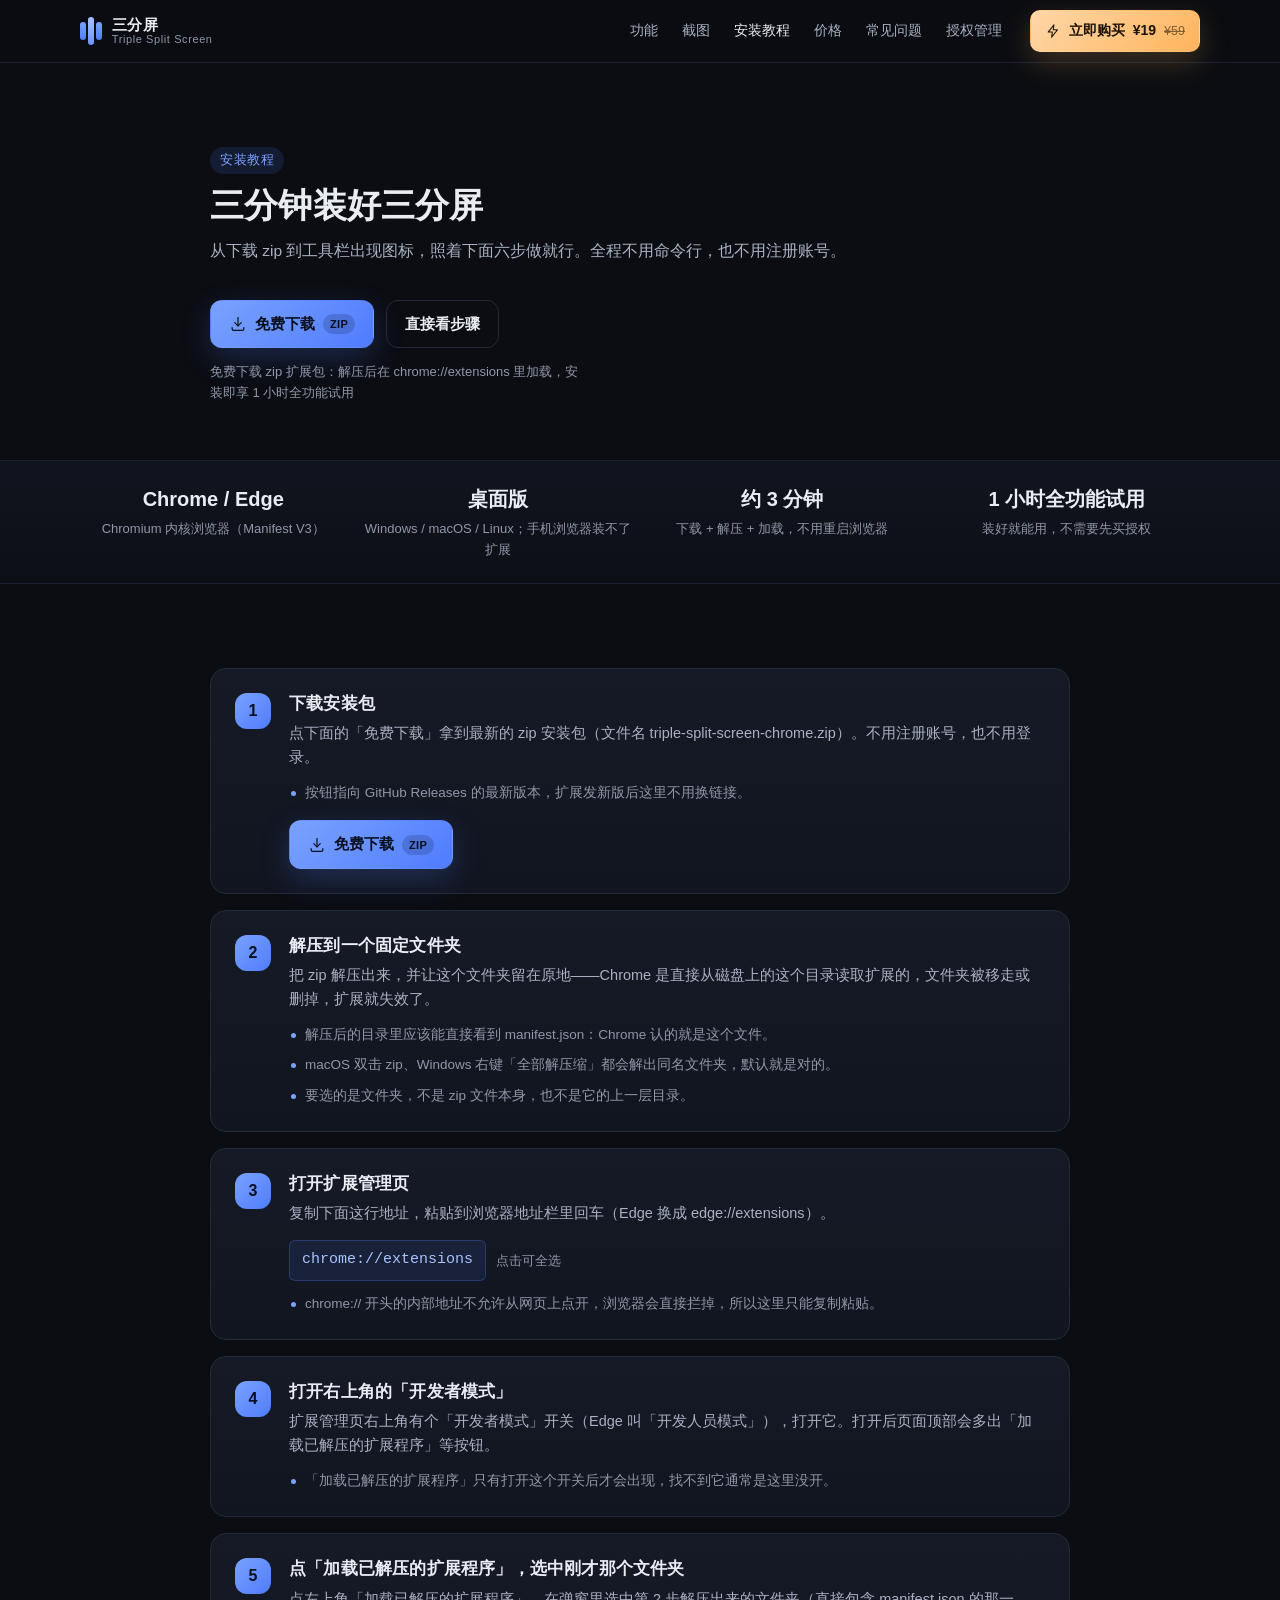
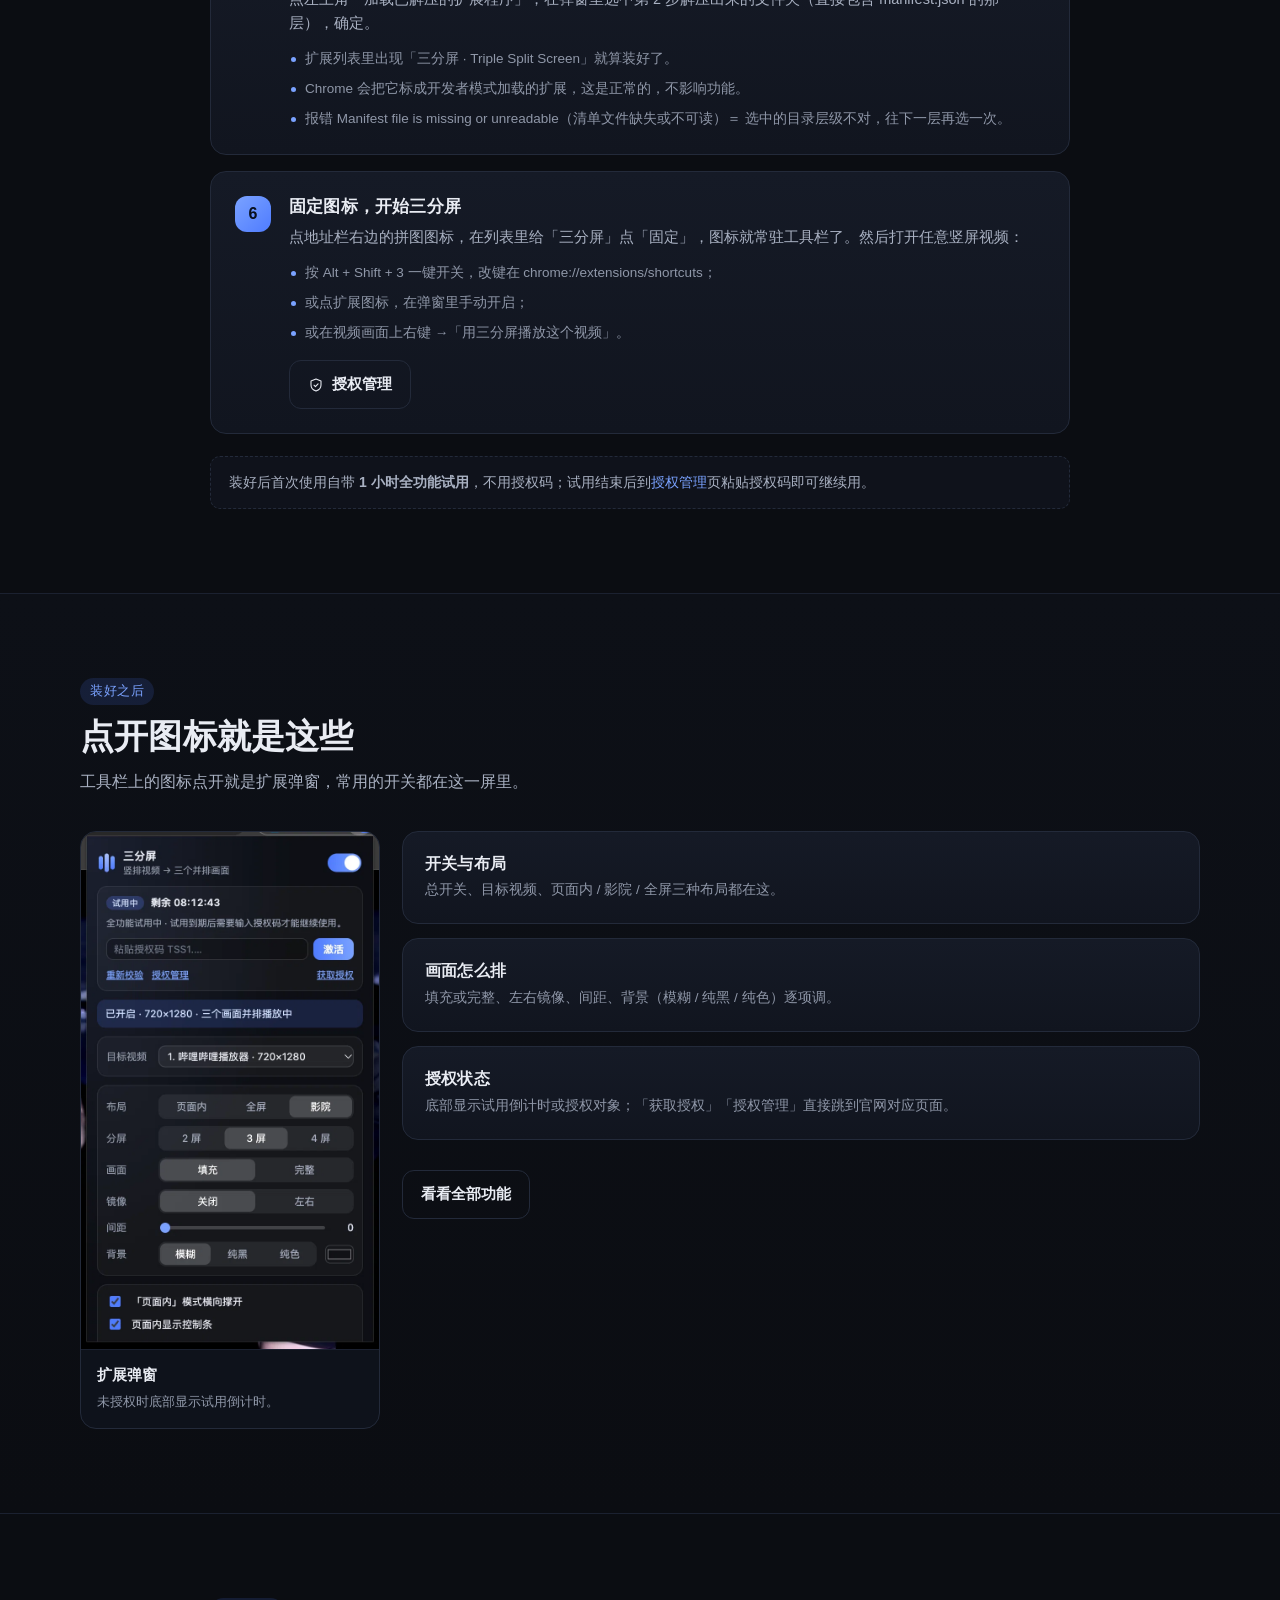
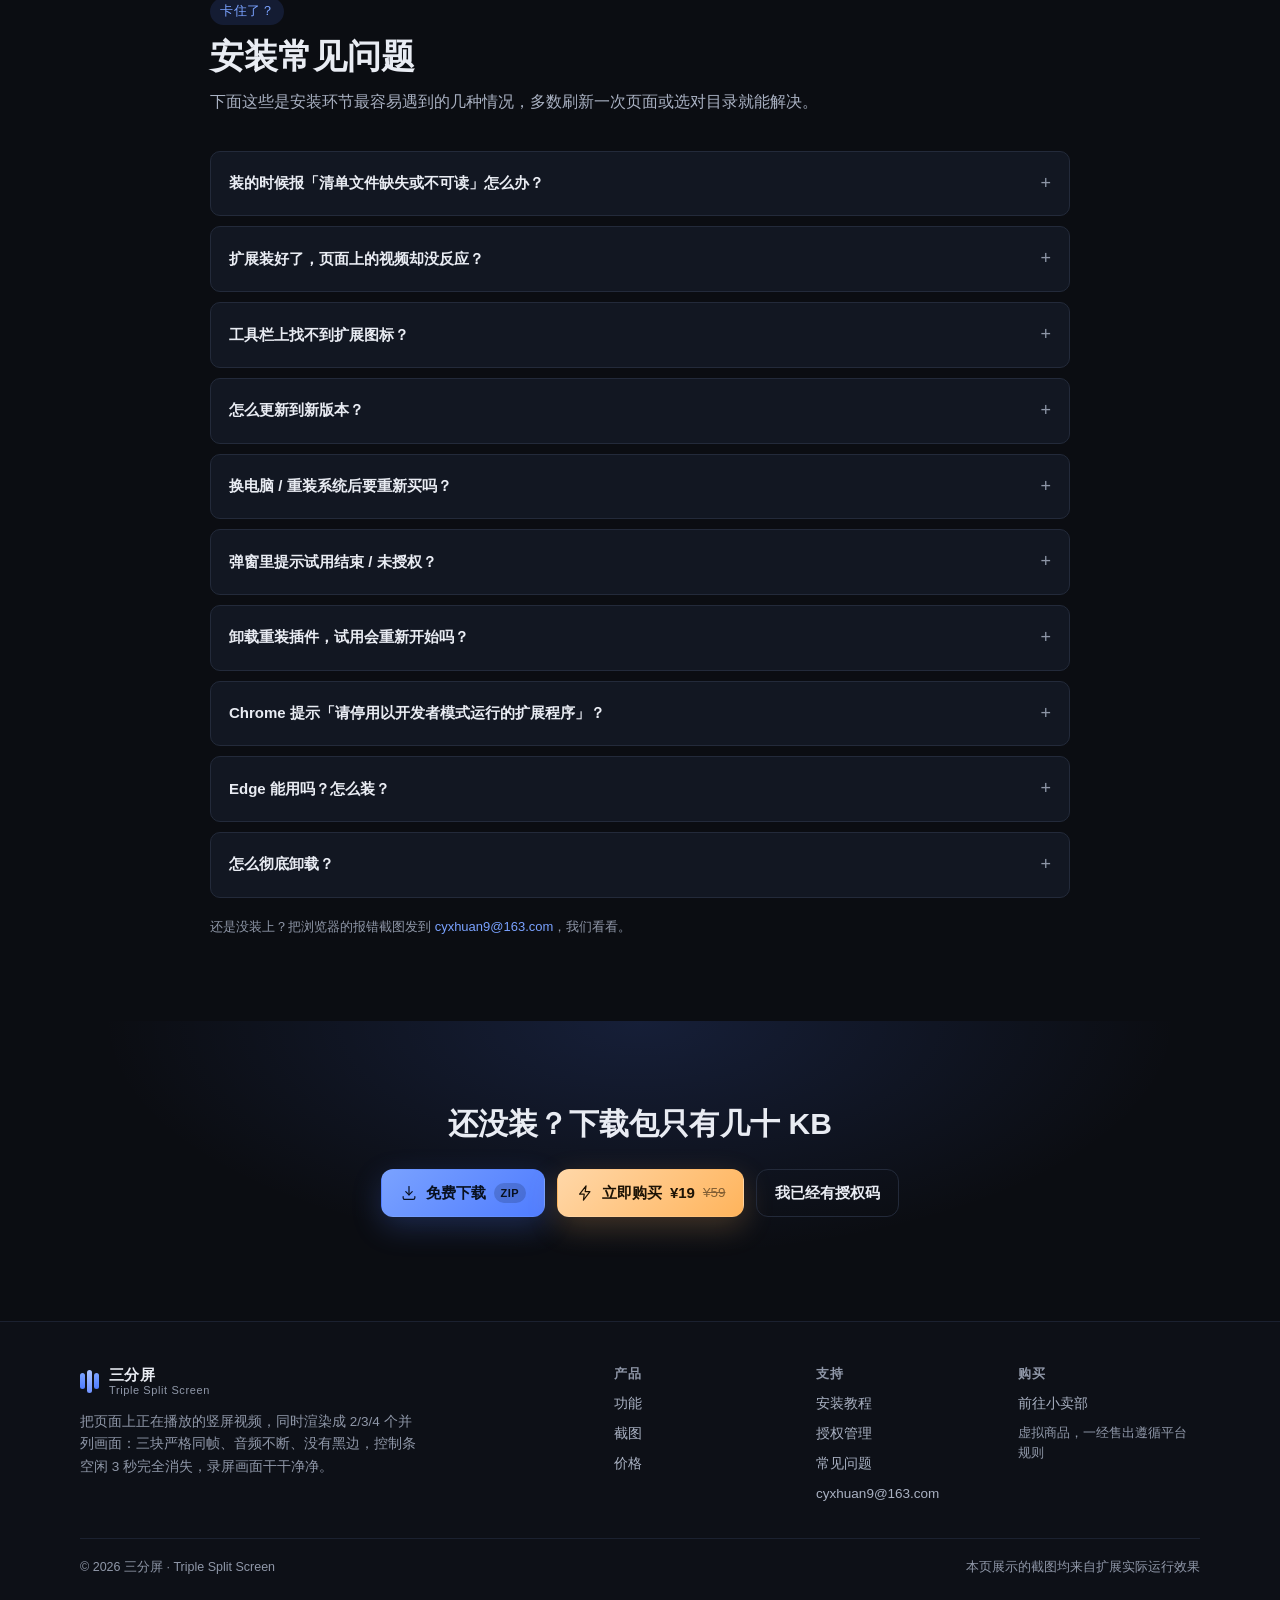
==== commit 2c829684: "site: publish 2026-10-14T17:04:38.871Z" ====
--- a/install/index.html
+++ b/install/index.html
@@ -1 +1 @@
-<!DOCTYPE html><html lang="zh-CN"><head><meta charset="utf-8"/><meta name="viewport" content="width=device-width, initial-scale=1"/><title>插件安装教程 · 三分屏（Chrome / Edge）</title><meta name="description" content="三分屏（Triple Split Screen）扩展安装教程：下载 zip 解压后，在 chrome://extensions 打开开发者模式，点「加载已解压的扩展程序」选中文件夹即可，三分钟装好，装好即享 1 小时全功能试用。"/><meta name="theme-color" content="#0d0f14"/><link rel="icon" type="image/png" href="/icon/32.png"/><link rel="apple-touch-icon" href="/icon/128.png"/><meta property="og:type" content="website"/><meta property="og:site_name" content="三分屏 · Triple Split Screen"/><meta property="og:title" content="插件安装教程 · 三分屏（Chrome / Edge）"/><meta property="og:description" content="三分屏（Triple Split Screen）扩展安装教程：下载 zip 解压后，在 chrome://extensions 打开开发者模式，点「加载已解压的扩展程序」选中文件夹即可，三分钟装好，装好即享 1 小时全功能试用。"/><meta property="og:image" content="https://splitvideo.de5.net/img/preview-theater.jpg"/><meta property="og:url" content="https://splitvideo.de5.net"/><meta name="twitter:card" content="summary_large_image"/><link href="/static/style-B0WOssWN.css" rel="stylesheet"/></head><body><div class="page"><header class="site-header"><div class="wrap header-inner"><a class="brand" href="/"><span class="logo" style="--logo-scale:1.1818181818181819" aria-hidden="true"><i></i><i></i><i></i></span><span class="brand-text"><b>三分屏</b><small>Triple Split Screen</small></span></a><nav class="nav"><a href="/#features" class="nav-link">功能</a><a href="/#shots" class="nav-link">截图</a><a href="/install" class="nav-link is-active">安装教程</a><a href="/#pricing" class="nav-link">价格</a><a href="/#faq" class="nav-link">常见问题</a><a href="/license" class="nav-link">授权管理</a></nav><a class="btn btn-buy btn-sm" href="https://afdian.com/a/triple-split-screen" target="_blank" rel="noopener noreferrer nofollow" data-platform="爱发电" title="前往爱发电购买"><svg width="16" height="16" viewBox="0 0 24 24" fill="none" stroke="currentColor" stroke-width="1.6" stroke-linecap="round" stroke-linejoin="round" aria-hidden="true" focusable="false"><path d="M13.4 2.6L4.8 13.6H11l-1.1 7.8 8.7-11.2H12.3z"></path></svg><span>立即购买</span><span class="btn-price">¥19</span><span class="btn-origin">¥59</span></a></div></header><main><section class="section install-head"><div class="wrap narrow"><div class="section-head"><span class="eyebrow">安装教程</span><h2>三分钟装好三分屏</h2><p class="section-desc">从下载 zip 到工具栏出现图标，照着下面六步做就行。全程不用命令行，也不用注册账号。</p></div><div class="cta-row"><a class="btn btn-download" href="https://github.com/hojas/triple-split-screen-site/releases/latest/download/triple-split-screen-chrome.zip" target="_blank" rel="noopener noreferrer nofollow" data-source="GitHub Releases" title="从 GitHub Releases 免费下载扩展安装包"><svg width="18" height="18" viewBox="0 0 24 24" fill="none" stroke="currentColor" stroke-width="1.6" stroke-linecap="round" stroke-linejoin="round" aria-hidden="true" focusable="false"><path d="M12 3.4v11"></path><path d="M7.7 10.2L12 14.5l4.3-4.3"></path><path d="M4.2 16.8v1.6a2.2 2.2 0 0 0 2.2 2.2h11.2a2.2 2.2 0 0 0 2.2-2.2v-1.6"></path></svg><span>免费下载</span><span class="btn-meta">zip</span></a><a class="btn btn-ghost" href="#steps">直接看步骤</a></div><p class="cta-note">免费下载 zip 扩展包：解压后在 chrome://extensions 里加载，安装即享 1 小时全功能试用</p></div></section><section class="strip"><div class="wrap strip-inner"><div><b>Chrome / Edge</b><span>Chromium 内核浏览器（Manifest V3）</span></div><div><b>桌面版</b><span>Windows / macOS / Linux；手机浏览器装不了扩展</span></div><div><b>约 3 分钟</b><span>下载 + 解压 + 加载，不用重启浏览器</span></div><div><b>1 小时全功能试用</b><span>装好就能用，不需要先买授权</span></div></div></section><section class="section"><div class="wrap narrow"><ol class="install-steps" id="steps"><li class="card install-step"><span class="install-step-no" aria-hidden="true">1</span><div class="install-step-body"><h3>下载安装包</h3><p class="install-text">点下面的「免费下载」拿到最新的 zip 安装包（文件名 triple-split-screen-chrome.zip）。不用注册账号，也不用登录。</p><ul class="install-list"><li>按钮指向 GitHub Releases 的最新版本，扩展发新版后这里不用换链接。</li></ul><div class="install-action"><a class="btn btn-download" href="https://github.com/hojas/triple-split-screen-site/releases/latest/download/triple-split-screen-chrome.zip" target="_blank" rel="noopener noreferrer nofollow" data-source="GitHub Releases" title="从 GitHub Releases 免费下载扩展安装包"><svg width="18" height="18" viewBox="0 0 24 24" fill="none" stroke="currentColor" stroke-width="1.6" stroke-linecap="round" stroke-linejoin="round" aria-hidden="true" focusable="false"><path d="M12 3.4v11"></path><path d="M7.7 10.2L12 14.5l4.3-4.3"></path><path d="M4.2 16.8v1.6a2.2 2.2 0 0 0 2.2 2.2h11.2a2.2 2.2 0 0 0 2.2-2.2v-1.6"></path></svg><span>免费下载</span><span class="btn-meta">zip</span></a></div></div></li><li class="card install-step"><span class="install-step-no" aria-hidden="true">2</span><div class="install-step-body"><h3>解压到一个固定文件夹</h3><p class="install-text">把 zip 解压出来，并让这个文件夹留在原地——Chrome 是直接从磁盘上的这个目录读取扩展的，文件夹被移走或删掉，扩展就失效了。</p><ul class="install-list"><li>解压后的目录里应该能直接看到 manifest.json：Chrome 认的就是这个文件。</li><li>macOS 双击 zip、Windows 右键「全部解压缩」都会解出同名文件夹，默认就是对的。</li><li>要选的是文件夹，不是 zip 文件本身，也不是它的上一层目录。</li></ul></div></li><li class="card install-step"><span class="install-step-no" aria-hidden="true">3</span><div class="install-step-body"><h3>打开扩展管理页</h3><p class="install-text">复制下面这行地址，粘贴到浏览器地址栏里回车（Edge 换成 edge://extensions）。</p><p class="install-code"><code title="点击全选，再按 Ctrl / ⌘ + C 复制">chrome://extensions</code><span class="muted small">点击可全选</span></p><ul class="install-list"><li>chrome:// 开头的内部地址不允许从网页上点开，浏览器会直接拦掉，所以这里只能复制粘贴。</li></ul></div></li><li class="card install-step"><span class="install-step-no" aria-hidden="true">4</span><div class="install-step-body"><h3>打开右上角的「开发者模式」</h3><p class="install-text">扩展管理页右上角有个「开发者模式」开关（Edge 叫「开发人员模式」），打开它。打开后页面顶部会多出「加载已解压的扩展程序」等按钮。</p><ul class="install-list"><li>「加载已解压的扩展程序」只有打开这个开关后才会出现，找不到它通常是这里没开。</li></ul></div></li><li class="card install-step"><span class="install-step-no" aria-hidden="true">5</span><div class="install-step-body"><h3>点「加载已解压的扩展程序」，选中刚才那个文件夹</h3><p class="install-text">点左上角「加载已解压的扩展程序」，在弹窗里选中第 2 步解压出来的文件夹（直接包含 manifest.json 的那一层），确定。</p><ul class="install-list"><li>扩展列表里出现「三分屏 · Triple Split Screen」就算装好了。</li><li>Chrome 会把它标成开发者模式加载的扩展，这是正常的，不影响功能。</li><li>报错 Manifest file is missing or unreadable（清单文件缺失或不可读）＝ 选中的目录层级不对，往下一层再选一次。</li></ul></div></li><li class="card install-step"><span class="install-step-no" aria-hidden="true">6</span><div class="install-step-body"><h3>固定图标，开始三分屏</h3><p class="install-text">点地址栏右边的拼图图标，在列表里给「三分屏」点「固定」，图标就常驻工具栏了。然后打开任意竖屏视频：</p><ul class="install-list"><li>按 Alt + Shift + 3 一键开关，改键在 chrome://extensions/shortcuts；</li><li>或点扩展图标，在弹窗里手动开启；</li><li>或在视频画面上右键 →「用三分屏播放这个视频」。</li></ul><div class="install-action"><a class="btn btn-ghost" href="/license"><svg width="16" height="16" viewBox="0 0 24 24" fill="none" stroke="currentColor" stroke-width="1.6" stroke-linecap="round" stroke-linejoin="round" aria-hidden="true" focusable="false"><path d="M12 3l7.5 3v6c0 4.2-3.1 7.6-7.5 9-4.4-1.4-7.5-4.8-7.5-9V6z"></path><path d="M9 12.3l2.1 2.1 4-4.2"></path></svg><span>授权管理</span></a></div></div></li></ol><p class="note-box">装好后首次使用自带 <b>1 小时全功能试用</b>，不用授权码；试用结束后到<a href="/license">授权管理</a>页粘贴授权码即可继续用。</p></div></section><section class="section section-alt"><div class="wrap"><div class="section-head"><span class="eyebrow">装好之后</span><h2>点开图标就是这些</h2><p class="section-desc">工具栏上的图标点开就是扩展弹窗，常用的开关都在这一屏里。</p></div><div class="after-grid"><figure class="shot"><img src="/img/preview-popup.png" alt="三分屏扩展弹窗界面" loading="lazy" decoding="async" width="708" height="1228"/><figcaption><b>扩展弹窗</b><span>未授权时底部显示试用倒计时。</span></figcaption></figure><ul class="after-list"><li class="card"><h3>开关与布局</h3><p>总开关、目标视频、页面内 / 影院 / 全屏三种布局都在这。</p></li><li class="card"><h3>画面怎么排</h3><p>填充或完整、左右镜像、间距、背景（模糊 / 纯黑 / 纯色）逐项调。</p></li><li class="card"><h3>授权状态</h3><p>底部显示试用倒计时或授权对象；「获取授权」「授权管理」直接跳到官网对应页面。</p></li><li class="install-action"><a class="btn btn-ghost" href="/#features">看看全部功能</a></li></ul></div></div></section><section class="section" id="trouble"><div class="wrap narrow"><div class="section-head"><span class="eyebrow">卡住了？</span><h2>安装常见问题</h2><p class="section-desc">下面这些是安装环节最容易遇到的几种情况，多数刷新一次页面或选对目录就能解决。</p></div><div class="faq"><details class="faq-item"><summary>装的时候报「清单文件缺失或不可读」怎么办？</summary><p>选中的目录不对。点「加载已解压的扩展程序」后，要选中直接包含 manifest.json 的那一层文件夹；如果解压时多套了一层同名目录，往里再进一层就好。</p></details><details class="faq-item"><summary>扩展装好了，页面上的视频却没反应？</summary><p>两个最常见的原因：一是页面在安装 / 更新之前就打开了，内容脚本还没注入——刷新一次页面即可（弹窗里也会提示「刷新页面」）；二是视频本身是横屏的，只有原始分辨率高 &gt; 宽的竖屏视频会被接管，且需要处于播放状态。</p></details><details class="faq-item"><summary>工具栏上找不到扩展图标？</summary><p>Chrome 会把新装的扩展先收进地址栏右侧的拼图菜单里：点开它，在「三分屏」那一行点「固定」。不固定也能用，快捷键 Alt + Shift + 3 一样有效。</p></details><details class="faq-item"><summary>怎么更新到新版本？</summary><p>「加载已解压」方式安装的扩展不会自动更新：重新下载最新 zip，解压覆盖原来的文件夹，再回到 chrome://extensions 点一下扩展卡片上的刷新图标（重新加载）即可。</p></details><details class="faq-item"><summary>换电脑 / 重装系统后要重新买吗？</summary><p>不用。在新电脑上按本页步骤重新下载解压安装，再到「授权管理」页把旧设备解绑、激活新设备即可；一次购买默认 3 台设备，额度内互不影响。</p></details><details class="faq-item"><summary>弹窗里提示试用结束 / 未授权？</summary><p>首次安装自带 1 小时全功能试用，试用结束后需要授权码：在弹窗里点「获取授权」去购买，或把购买邮件里的授权码直接粘贴进弹窗；设备管理走「授权管理」页。</p></details><details class="faq-item"><summary>卸载重装插件，试用会重新开始吗？</summary><p>不会。试用窗口由授权服务按设备记账：插件会在授权服务域名下留一个随机设备标识（Cookie），卸载重装扩展不会清掉它，重装后拿回的是原来那个试用截止时间（断网重装也一样）。只有把浏览器 Cookie 一起清掉才会被当成新设备。想继续用请购买授权码，不需要反复重装。</p></details><details class="faq-item"><summary>Chrome 提示「请停用以开发者模式运行的扩展程序」？</summary><p>这是加载未上架扩展时的正常提示（不同 Chrome 版本的提示形式不太一样），关掉或选择保留即可，不影响功能。</p></details><details class="faq-item"><summary>Edge 能用吗？怎么装？</summary><p>可以，步骤完全一样，只把扩展页地址换成 edge://extensions；如果 Edge 提示扩展来自其他来源，允许即可。</p></details><details class="faq-item"><summary>怎么彻底卸载？</summary><p>在 chrome://extensions 里点「移除」，再顺手把当初解压出来的文件夹删掉，磁盘上就没有残留了。</p></details></div><p class="muted small install-support">还是没装上？把浏览器的报错截图发到 <a href="mailto:support@example.com">support@example.com</a>，我们看看。</p></div></section><section class="section final-cta"><div class="wrap narrow center"><h2>还没装？下载包只有几十 KB</h2><div class="cta-row center"><a class="btn btn-download" href="https://github.com/hojas/triple-split-screen-site/releases/latest/download/triple-split-screen-chrome.zip" target="_blank" rel="noopener noreferrer nofollow" data-source="GitHub Releases" title="从 GitHub Releases 免费下载扩展安装包"><svg width="18" height="18" viewBox="0 0 24 24" fill="none" stroke="currentColor" stroke-width="1.6" stroke-linecap="round" stroke-linejoin="round" aria-hidden="true" focusable="false"><path d="M12 3.4v11"></path><path d="M7.7 10.2L12 14.5l4.3-4.3"></path><path d="M4.2 16.8v1.6a2.2 2.2 0 0 0 2.2 2.2h11.2a2.2 2.2 0 0 0 2.2-2.2v-1.6"></path></svg><span>免费下载</span><span class="btn-meta">zip</span></a><a class="btn btn-buy" href="https://afdian.com/a/triple-split-screen" target="_blank" rel="noopener noreferrer nofollow" data-platform="爱发电" title="前往爱发电购买"><svg width="18" height="18" viewBox="0 0 24 24" fill="none" stroke="currentColor" stroke-width="1.6" stroke-linecap="round" stroke-linejoin="round" aria-hidden="true" focusable="false"><path d="M13.4 2.6L4.8 13.6H11l-1.1 7.8 8.7-11.2H12.3z"></path></svg><span>立即购买</span><span class="btn-price">¥19</span><span class="btn-origin">¥59</span></a><a class="btn btn-ghost" href="/license">我已经有授权码</a></div></div></section></main><footer class="site-footer"><div class="wrap footer-inner"><div class="footer-brand"><div class="brand"><span class="logo" style="--logo-scale:1" aria-hidden="true"><i></i><i></i><i></i></span><span class="brand-text"><b>三分屏</b><small>Triple Split Screen</small></span></div><p class="muted">把页面上正在播放的竖屏视频，同时渲染成 2/3/4 个并列画面：三块严格同帧、音频不断、没有黑边，控制条空闲 3 秒完全消失，录屏画面干干净净。</p></div><div class="footer-cols"><div><h4>产品</h4><a href="/#features">功能</a><a href="/#shots">截图</a><a href="/#pricing">价格</a></div><div><h4>支持</h4><a href="/install">安装教程</a><a href="/license">授权管理</a><a href="/#faq">常见问题</a><a href="mailto:support@example.com">support@example.com</a></div><div><h4>购买</h4><a href="https://afdian.com/a/triple-split-screen" target="_blank" rel="noopener noreferrer nofollow">前往爱发电</a><span class="muted">虚拟商品，一经售出遵循平台规则</span></div></div></div><div class="wrap footer-bottom"><span>© 2026 三分屏 · Triple Split Screen</span><span class="muted">本页展示的截图均来自扩展实际运行效果</span></div></footer></div></body></html>+<!DOCTYPE html><html lang="zh-CN"><head><meta charset="utf-8"/><meta name="viewport" content="width=device-width, initial-scale=1"/><title>插件安装教程 · 三分屏（Chrome / Edge）</title><meta name="description" content="三分屏（Triple Split Screen）扩展安装教程：下载 zip 解压后，在 chrome://extensions 打开开发者模式，点「加载已解压的扩展程序」选中文件夹即可，三分钟装好，装好即享 1 小时全功能试用。"/><meta name="theme-color" content="#0d0f14"/><link rel="icon" type="image/png" href="/icon/32.png"/><link rel="apple-touch-icon" href="/icon/128.png"/><meta property="og:type" content="website"/><meta property="og:site_name" content="三分屏 · Triple Split Screen"/><meta property="og:title" content="插件安装教程 · 三分屏（Chrome / Edge）"/><meta property="og:description" content="三分屏（Triple Split Screen）扩展安装教程：下载 zip 解压后，在 chrome://extensions 打开开发者模式，点「加载已解压的扩展程序」选中文件夹即可，三分钟装好，装好即享 1 小时全功能试用。"/><meta property="og:image" content="https://splitvideo.de5.net/img/preview-theater.jpg"/><meta property="og:url" content="https://splitvideo.de5.net"/><meta name="twitter:card" content="summary_large_image"/><link href="/static/style-B0WOssWN.css" rel="stylesheet"/></head><body><div class="page"><header class="site-header"><div class="wrap header-inner"><a class="brand" href="/"><span class="logo" style="--logo-scale:1.1818181818181819" aria-hidden="true"><i></i><i></i><i></i></span><span class="brand-text"><b>三分屏</b><small>Triple Split Screen</small></span></a><nav class="nav"><a href="/#features" class="nav-link">功能</a><a href="/#shots" class="nav-link">截图</a><a href="/install" class="nav-link is-active">安装教程</a><a href="/#pricing" class="nav-link">价格</a><a href="/#faq" class="nav-link">常见问题</a><a href="/license" class="nav-link">授权管理</a></nav><a class="btn btn-buy btn-sm" href="https://xmbu.net/shop/item/2108430579741212673" target="_blank" rel="noopener noreferrer nofollow" data-platform="小卖部" title="前往小卖部购买"><svg width="16" height="16" viewBox="0 0 24 24" fill="none" stroke="currentColor" stroke-width="1.6" stroke-linecap="round" stroke-linejoin="round" aria-hidden="true" focusable="false"><path d="M13.4 2.6L4.8 13.6H11l-1.1 7.8 8.7-11.2H12.3z"></path></svg><span>立即购买</span><span class="btn-price">¥19</span><span class="btn-origin">¥59</span></a></div></header><main><section class="section install-head"><div class="wrap narrow"><div class="section-head"><span class="eyebrow">安装教程</span><h2>三分钟装好三分屏</h2><p class="section-desc">从下载 zip 到工具栏出现图标，照着下面六步做就行。全程不用命令行，也不用注册账号。</p></div><div class="cta-row"><a class="btn btn-download" href="https://github.com/hojas/triple-split-screen-site/releases/latest/download/triple-split-screen-chrome.zip" target="_blank" rel="noopener noreferrer nofollow" data-source="GitHub Releases" title="从 GitHub Releases 免费下载扩展安装包"><svg width="18" height="18" viewBox="0 0 24 24" fill="none" stroke="currentColor" stroke-width="1.6" stroke-linecap="round" stroke-linejoin="round" aria-hidden="true" focusable="false"><path d="M12 3.4v11"></path><path d="M7.7 10.2L12 14.5l4.3-4.3"></path><path d="M4.2 16.8v1.6a2.2 2.2 0 0 0 2.2 2.2h11.2a2.2 2.2 0 0 0 2.2-2.2v-1.6"></path></svg><span>免费下载</span><span class="btn-meta">zip</span></a><a class="btn btn-ghost" href="#steps">直接看步骤</a></div><p class="cta-note">免费下载 zip 扩展包：解压后在 chrome://extensions 里加载，安装即享 1 小时全功能试用</p></div></section><section class="strip"><div class="wrap strip-inner"><div><b>Chrome / Edge</b><span>Chromium 内核浏览器（Manifest V3）</span></div><div><b>桌面版</b><span>Windows / macOS / Linux；手机浏览器装不了扩展</span></div><div><b>约 3 分钟</b><span>下载 + 解压 + 加载，不用重启浏览器</span></div><div><b>1 小时全功能试用</b><span>装好就能用，不需要先买授权</span></div></div></section><section class="section"><div class="wrap narrow"><ol class="install-steps" id="steps"><li class="card install-step"><span class="install-step-no" aria-hidden="true">1</span><div class="install-step-body"><h3>下载安装包</h3><p class="install-text">点下面的「免费下载」拿到最新的 zip 安装包（文件名 triple-split-screen-chrome.zip）。不用注册账号，也不用登录。</p><ul class="install-list"><li>按钮指向 GitHub Releases 的最新版本，扩展发新版后这里不用换链接。</li></ul><div class="install-action"><a class="btn btn-download" href="https://github.com/hojas/triple-split-screen-site/releases/latest/download/triple-split-screen-chrome.zip" target="_blank" rel="noopener noreferrer nofollow" data-source="GitHub Releases" title="从 GitHub Releases 免费下载扩展安装包"><svg width="18" height="18" viewBox="0 0 24 24" fill="none" stroke="currentColor" stroke-width="1.6" stroke-linecap="round" stroke-linejoin="round" aria-hidden="true" focusable="false"><path d="M12 3.4v11"></path><path d="M7.7 10.2L12 14.5l4.3-4.3"></path><path d="M4.2 16.8v1.6a2.2 2.2 0 0 0 2.2 2.2h11.2a2.2 2.2 0 0 0 2.2-2.2v-1.6"></path></svg><span>免费下载</span><span class="btn-meta">zip</span></a></div></div></li><li class="card install-step"><span class="install-step-no" aria-hidden="true">2</span><div class="install-step-body"><h3>解压到一个固定文件夹</h3><p class="install-text">把 zip 解压出来，并让这个文件夹留在原地——Chrome 是直接从磁盘上的这个目录读取扩展的，文件夹被移走或删掉，扩展就失效了。</p><ul class="install-list"><li>解压后的目录里应该能直接看到 manifest.json：Chrome 认的就是这个文件。</li><li>macOS 双击 zip、Windows 右键「全部解压缩」都会解出同名文件夹，默认就是对的。</li><li>要选的是文件夹，不是 zip 文件本身，也不是它的上一层目录。</li></ul></div></li><li class="card install-step"><span class="install-step-no" aria-hidden="true">3</span><div class="install-step-body"><h3>打开扩展管理页</h3><p class="install-text">复制下面这行地址，粘贴到浏览器地址栏里回车（Edge 换成 edge://extensions）。</p><p class="install-code"><code title="点击全选，再按 Ctrl / ⌘ + C 复制">chrome://extensions</code><span class="muted small">点击可全选</span></p><ul class="install-list"><li>chrome:// 开头的内部地址不允许从网页上点开，浏览器会直接拦掉，所以这里只能复制粘贴。</li></ul></div></li><li class="card install-step"><span class="install-step-no" aria-hidden="true">4</span><div class="install-step-body"><h3>打开右上角的「开发者模式」</h3><p class="install-text">扩展管理页右上角有个「开发者模式」开关（Edge 叫「开发人员模式」），打开它。打开后页面顶部会多出「加载已解压的扩展程序」等按钮。</p><ul class="install-list"><li>「加载已解压的扩展程序」只有打开这个开关后才会出现，找不到它通常是这里没开。</li></ul></div></li><li class="card install-step"><span class="install-step-no" aria-hidden="true">5</span><div class="install-step-body"><h3>点「加载已解压的扩展程序」，选中刚才那个文件夹</h3><p class="install-text">点左上角「加载已解压的扩展程序」，在弹窗里选中第 2 步解压出来的文件夹（直接包含 manifest.json 的那一层），确定。</p><ul class="install-list"><li>扩展列表里出现「三分屏 · Triple Split Screen」就算装好了。</li><li>Chrome 会把它标成开发者模式加载的扩展，这是正常的，不影响功能。</li><li>报错 Manifest file is missing or unreadable（清单文件缺失或不可读）＝ 选中的目录层级不对，往下一层再选一次。</li></ul></div></li><li class="card install-step"><span class="install-step-no" aria-hidden="true">6</span><div class="install-step-body"><h3>固定图标，开始三分屏</h3><p class="install-text">点地址栏右边的拼图图标，在列表里给「三分屏」点「固定」，图标就常驻工具栏了。然后打开任意竖屏视频：</p><ul class="install-list"><li>按 Alt + Shift + 3 一键开关，改键在 chrome://extensions/shortcuts；</li><li>或点扩展图标，在弹窗里手动开启；</li><li>或在视频画面上右键 →「用三分屏播放这个视频」。</li></ul><div class="install-action"><a class="btn btn-ghost" href="/license"><svg width="16" height="16" viewBox="0 0 24 24" fill="none" stroke="currentColor" stroke-width="1.6" stroke-linecap="round" stroke-linejoin="round" aria-hidden="true" focusable="false"><path d="M12 3l7.5 3v6c0 4.2-3.1 7.6-7.5 9-4.4-1.4-7.5-4.8-7.5-9V6z"></path><path d="M9 12.3l2.1 2.1 4-4.2"></path></svg><span>授权管理</span></a></div></div></li></ol><p class="note-box">装好后首次使用自带 <b>1 小时全功能试用</b>，不用授权码；试用结束后到<a href="/license">授权管理</a>页粘贴授权码即可继续用。</p></div></section><section class="section section-alt"><div class="wrap"><div class="section-head"><span class="eyebrow">装好之后</span><h2>点开图标就是这些</h2><p class="section-desc">工具栏上的图标点开就是扩展弹窗，常用的开关都在这一屏里。</p></div><div class="after-grid"><figure class="shot"><img src="/img/preview-popup.png" alt="三分屏扩展弹窗界面" loading="lazy" decoding="async" width="708" height="1228"/><figcaption><b>扩展弹窗</b><span>未授权时底部显示试用倒计时。</span></figcaption></figure><ul class="after-list"><li class="card"><h3>开关与布局</h3><p>总开关、目标视频、页面内 / 影院 / 全屏三种布局都在这。</p></li><li class="card"><h3>画面怎么排</h3><p>填充或完整、左右镜像、间距、背景（模糊 / 纯黑 / 纯色）逐项调。</p></li><li class="card"><h3>授权状态</h3><p>底部显示试用倒计时或授权对象；「获取授权」「授权管理」直接跳到官网对应页面。</p></li><li class="install-action"><a class="btn btn-ghost" href="/#features">看看全部功能</a></li></ul></div></div></section><section class="section" id="trouble"><div class="wrap narrow"><div class="section-head"><span class="eyebrow">卡住了？</span><h2>安装常见问题</h2><p class="section-desc">下面这些是安装环节最容易遇到的几种情况，多数刷新一次页面或选对目录就能解决。</p></div><div class="faq"><details class="faq-item"><summary>装的时候报「清单文件缺失或不可读」怎么办？</summary><p>选中的目录不对。点「加载已解压的扩展程序」后，要选中直接包含 manifest.json 的那一层文件夹；如果解压时多套了一层同名目录，往里再进一层就好。</p></details><details class="faq-item"><summary>扩展装好了，页面上的视频却没反应？</summary><p>两个最常见的原因：一是页面在安装 / 更新之前就打开了，内容脚本还没注入——刷新一次页面即可（弹窗里也会提示「刷新页面」）；二是视频本身是横屏的，只有原始分辨率高 &gt; 宽的竖屏视频会被接管，且需要处于播放状态。</p></details><details class="faq-item"><summary>工具栏上找不到扩展图标？</summary><p>Chrome 会把新装的扩展先收进地址栏右侧的拼图菜单里：点开它，在「三分屏」那一行点「固定」。不固定也能用，快捷键 Alt + Shift + 3 一样有效。</p></details><details class="faq-item"><summary>怎么更新到新版本？</summary><p>「加载已解压」方式安装的扩展不会自动更新：重新下载最新 zip，解压覆盖原来的文件夹，再回到 chrome://extensions 点一下扩展卡片上的刷新图标（重新加载）即可。</p></details><details class="faq-item"><summary>换电脑 / 重装系统后要重新买吗？</summary><p>不用。在新电脑上按本页步骤重新下载解压安装，再到「授权管理」页把旧设备解绑、激活新设备即可；一次购买默认 3 台设备，额度内互不影响。</p></details><details class="faq-item"><summary>弹窗里提示试用结束 / 未授权？</summary><p>首次安装自带 1 小时全功能试用，试用结束后需要授权码：在弹窗里点「获取授权」去购买，或把下单后拿到的卡密直接粘贴进弹窗；设备管理走「授权管理」页。</p></details><details class="faq-item"><summary>卸载重装插件，试用会重新开始吗？</summary><p>不会。试用窗口由授权服务按设备记账：插件会在授权服务域名下留一个随机设备标识（Cookie），卸载重装扩展不会清掉它，重装后拿回的是原来那个试用截止时间（断网重装也一样）。只有把浏览器 Cookie 一起清掉才会被当成新设备。想继续用请购买授权码，不需要反复重装。</p></details><details class="faq-item"><summary>Chrome 提示「请停用以开发者模式运行的扩展程序」？</summary><p>这是加载未上架扩展时的正常提示（不同 Chrome 版本的提示形式不太一样），关掉或选择保留即可，不影响功能。</p></details><details class="faq-item"><summary>Edge 能用吗？怎么装？</summary><p>可以，步骤完全一样，只把扩展页地址换成 edge://extensions；如果 Edge 提示扩展来自其他来源，允许即可。</p></details><details class="faq-item"><summary>怎么彻底卸载？</summary><p>在 chrome://extensions 里点「移除」，再顺手把当初解压出来的文件夹删掉，磁盘上就没有残留了。</p></details></div><p class="muted small install-support">还是没装上？把浏览器的报错截图发到 <a href="mailto:cyxhuan9@163.com">cyxhuan9@163.com</a>，我们看看。</p></div></section><section class="section final-cta"><div class="wrap narrow center"><h2>还没装？下载包只有几十 KB</h2><div class="cta-row center"><a class="btn btn-download" href="https://github.com/hojas/triple-split-screen-site/releases/latest/download/triple-split-screen-chrome.zip" target="_blank" rel="noopener noreferrer nofollow" data-source="GitHub Releases" title="从 GitHub Releases 免费下载扩展安装包"><svg width="18" height="18" viewBox="0 0 24 24" fill="none" stroke="currentColor" stroke-width="1.6" stroke-linecap="round" stroke-linejoin="round" aria-hidden="true" focusable="false"><path d="M12 3.4v11"></path><path d="M7.7 10.2L12 14.5l4.3-4.3"></path><path d="M4.2 16.8v1.6a2.2 2.2 0 0 0 2.2 2.2h11.2a2.2 2.2 0 0 0 2.2-2.2v-1.6"></path></svg><span>免费下载</span><span class="btn-meta">zip</span></a><a class="btn btn-buy" href="https://xmbu.net/shop/item/2108430579741212673" target="_blank" rel="noopener noreferrer nofollow" data-platform="小卖部" title="前往小卖部购买"><svg width="18" height="18" viewBox="0 0 24 24" fill="none" stroke="currentColor" stroke-width="1.6" stroke-linecap="round" stroke-linejoin="round" aria-hidden="true" focusable="false"><path d="M13.4 2.6L4.8 13.6H11l-1.1 7.8 8.7-11.2H12.3z"></path></svg><span>立即购买</span><span class="btn-price">¥19</span><span class="btn-origin">¥59</span></a><a class="btn btn-ghost" href="/license">我已经有授权码</a></div></div></section></main><footer class="site-footer"><div class="wrap footer-inner"><div class="footer-brand"><div class="brand"><span class="logo" style="--logo-scale:1" aria-hidden="true"><i></i><i></i><i></i></span><span class="brand-text"><b>三分屏</b><small>Triple Split Screen</small></span></div><p class="muted">把页面上正在播放的竖屏视频，同时渲染成 2/3/4 个并列画面：三块严格同帧、音频不断、没有黑边，控制条空闲 3 秒完全消失，录屏画面干干净净。</p></div><div class="footer-cols"><div><h4>产品</h4><a href="/#features">功能</a><a href="/#shots">截图</a><a href="/#pricing">价格</a></div><div><h4>支持</h4><a href="/install">安装教程</a><a href="/license">授权管理</a><a href="/#faq">常见问题</a><a href="mailto:cyxhuan9@163.com">cyxhuan9@163.com</a></div><div><h4>购买</h4><a href="https://xmbu.net/shop/item/2108430579741212673" target="_blank" rel="noopener noreferrer nofollow">前往小卖部</a><span class="muted">虚拟商品，一经售出遵循平台规则</span></div></div></div><div class="wrap footer-bottom"><span>© 2026 三分屏 · Triple Split Screen</span><span class="muted">本页展示的截图均来自扩展实际运行效果</span></div></footer></div></body></html>
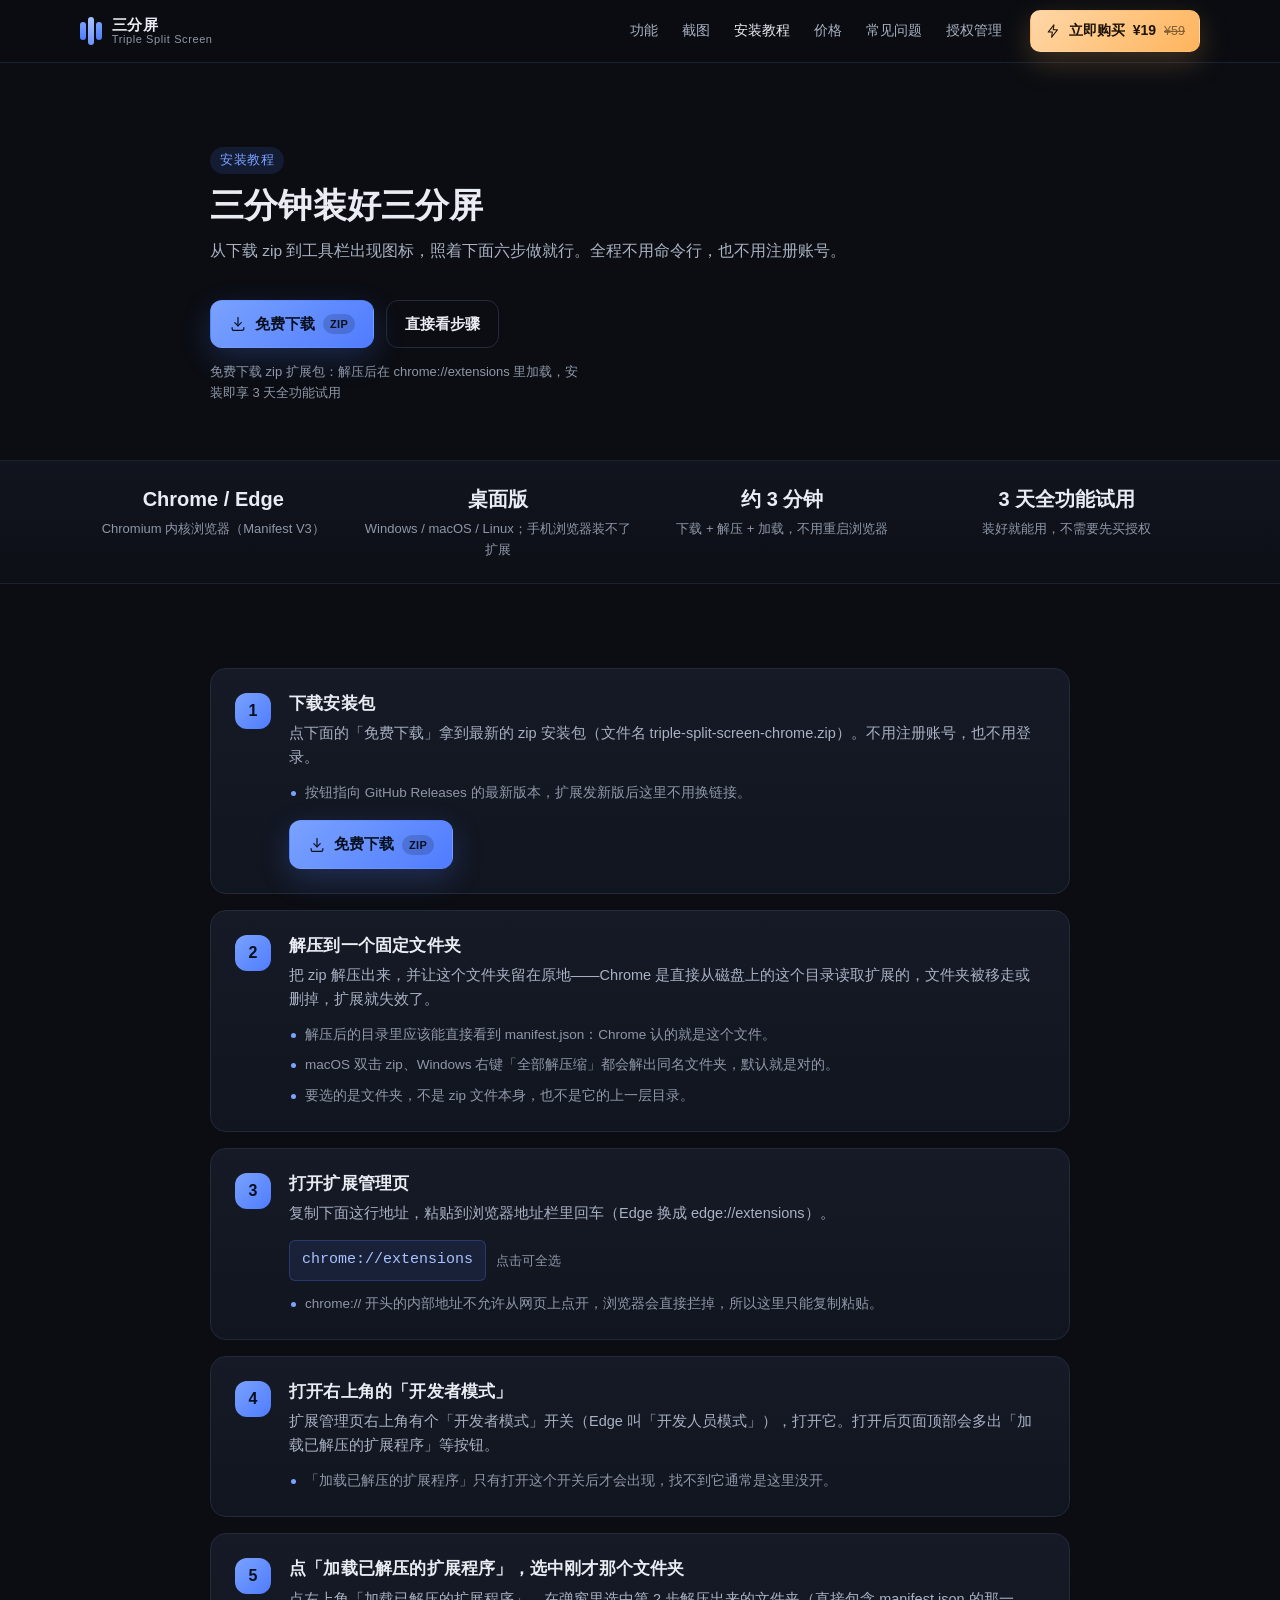
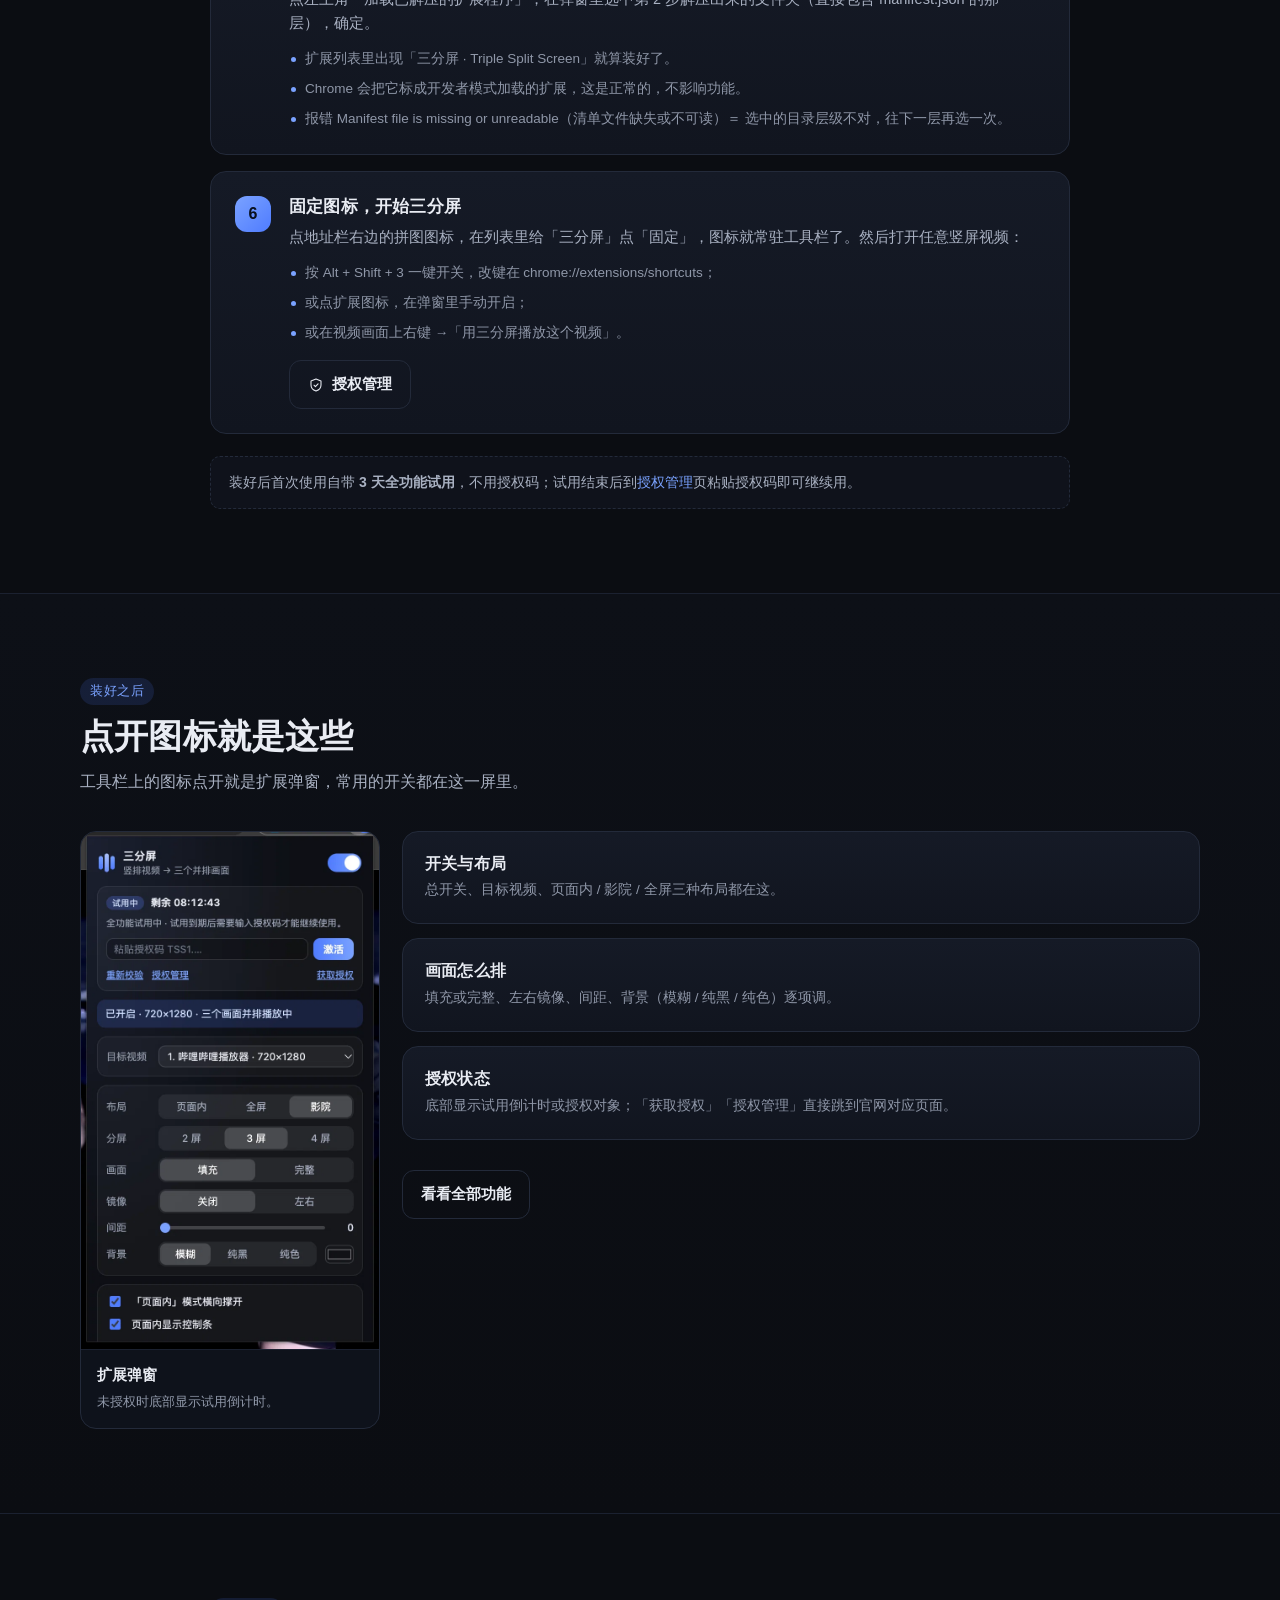
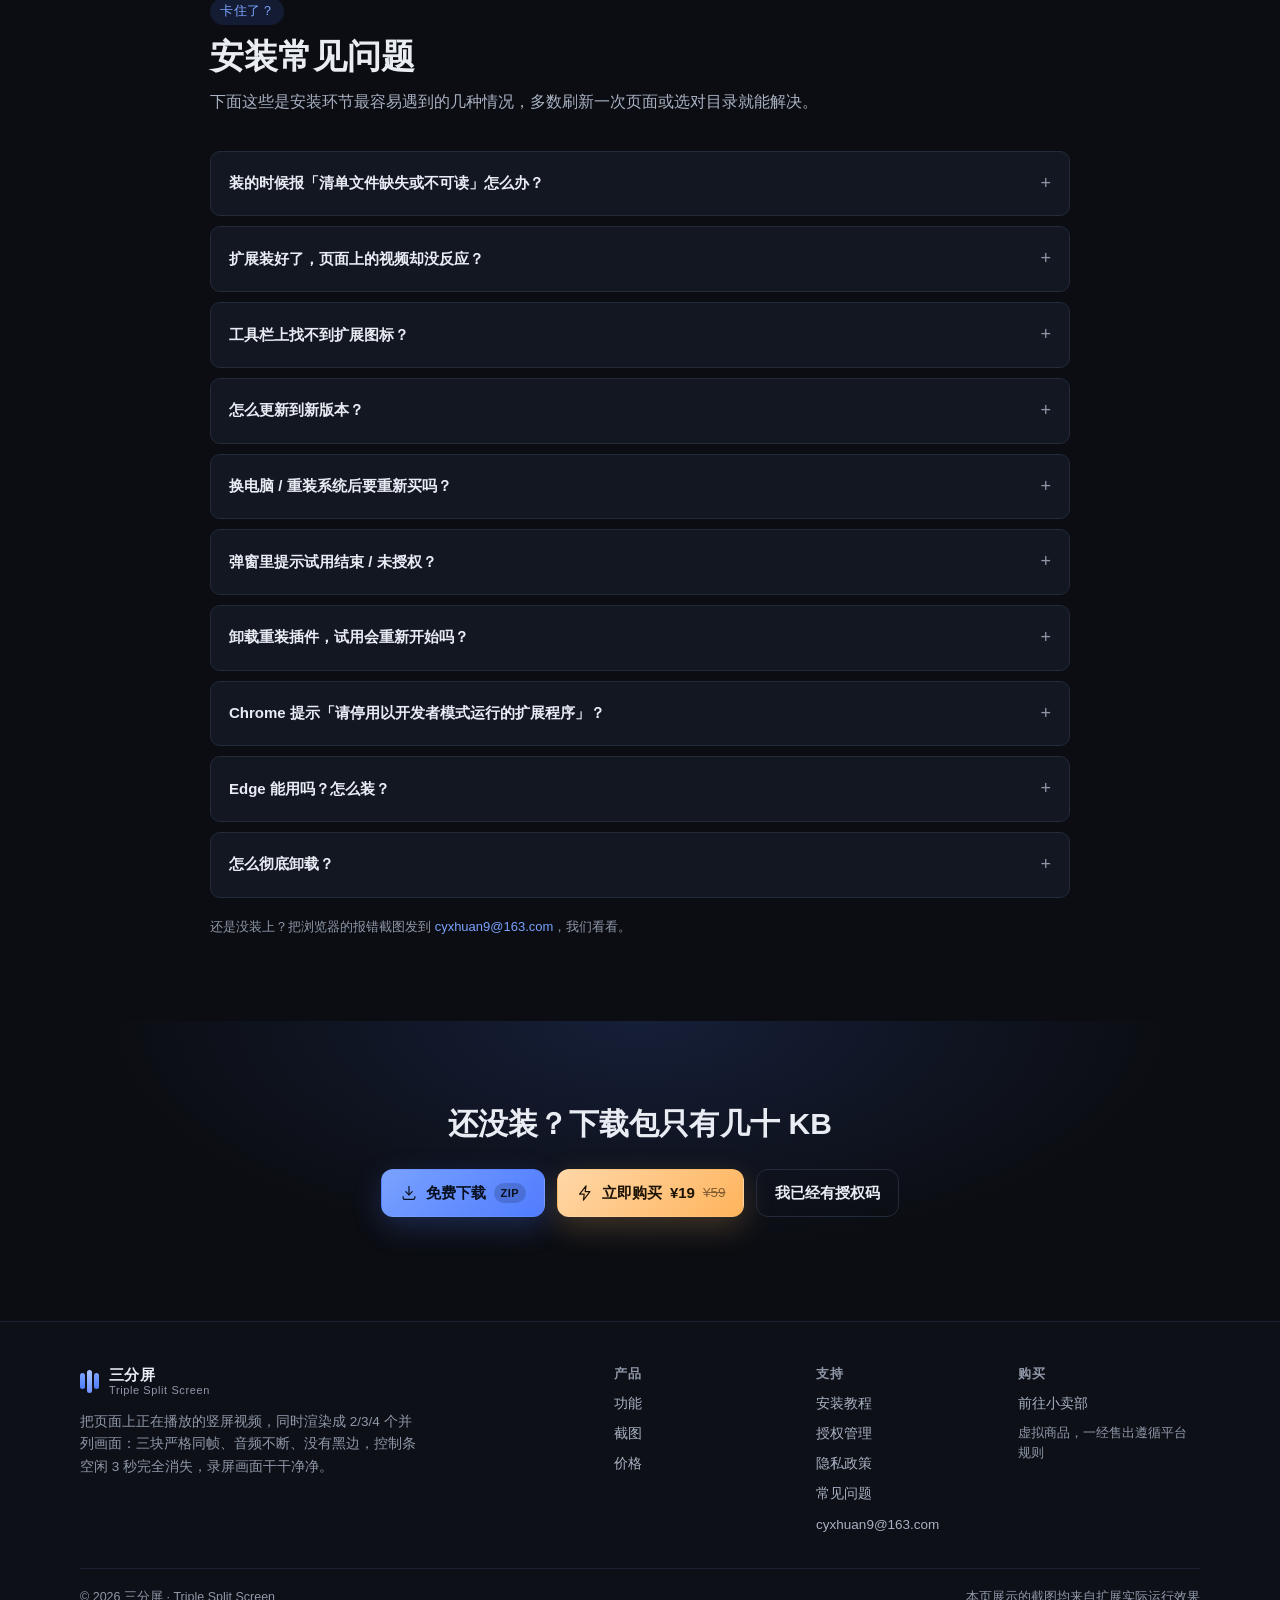
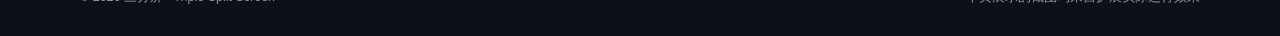
==== commit c75304f7: "site: publish 2026-10-25T16:07:53.393Z" ====
--- a/install/index.html
+++ b/install/index.html
@@ -1 +1 @@
-<!DOCTYPE html><html lang="zh-CN"><head><meta charset="utf-8"/><meta name="viewport" content="width=device-width, initial-scale=1"/><title>插件安装教程 · 三分屏（Chrome / Edge）</title><meta name="description" content="三分屏（Triple Split Screen）扩展安装教程：下载 zip 解压后，在 chrome://extensions 打开开发者模式，点「加载已解压的扩展程序」选中文件夹即可，三分钟装好，装好即享 1 小时全功能试用。"/><meta name="theme-color" content="#0d0f14"/><link rel="icon" type="image/png" href="/icon/32.png"/><link rel="apple-touch-icon" href="/icon/128.png"/><meta property="og:type" content="website"/><meta property="og:site_name" content="三分屏 · Triple Split Screen"/><meta property="og:title" content="插件安装教程 · 三分屏（Chrome / Edge）"/><meta property="og:description" content="三分屏（Triple Split Screen）扩展安装教程：下载 zip 解压后，在 chrome://extensions 打开开发者模式，点「加载已解压的扩展程序」选中文件夹即可，三分钟装好，装好即享 1 小时全功能试用。"/><meta property="og:image" content="https://splitvideo.de5.net/img/preview-theater.jpg"/><meta property="og:url" content="https://splitvideo.de5.net"/><meta name="twitter:card" content="summary_large_image"/><link href="/static/style-B0WOssWN.css" rel="stylesheet"/></head><body><div class="page"><header class="site-header"><div class="wrap header-inner"><a class="brand" href="/"><span class="logo" style="--logo-scale:1.1818181818181819" aria-hidden="true"><i></i><i></i><i></i></span><span class="brand-text"><b>三分屏</b><small>Triple Split Screen</small></span></a><nav class="nav"><a href="/#features" class="nav-link">功能</a><a href="/#shots" class="nav-link">截图</a><a href="/install" class="nav-link is-active">安装教程</a><a href="/#pricing" class="nav-link">价格</a><a href="/#faq" class="nav-link">常见问题</a><a href="/license" class="nav-link">授权管理</a></nav><a class="btn btn-buy btn-sm" href="https://xmbu.net/shop/item/2108430579741212673" target="_blank" rel="noopener noreferrer nofollow" data-platform="小卖部" title="前往小卖部购买"><svg width="16" height="16" viewBox="0 0 24 24" fill="none" stroke="currentColor" stroke-width="1.6" stroke-linecap="round" stroke-linejoin="round" aria-hidden="true" focusable="false"><path d="M13.4 2.6L4.8 13.6H11l-1.1 7.8 8.7-11.2H12.3z"></path></svg><span>立即购买</span><span class="btn-price">¥19</span><span class="btn-origin">¥59</span></a></div></header><main><section class="section install-head"><div class="wrap narrow"><div class="section-head"><span class="eyebrow">安装教程</span><h2>三分钟装好三分屏</h2><p class="section-desc">从下载 zip 到工具栏出现图标，照着下面六步做就行。全程不用命令行，也不用注册账号。</p></div><div class="cta-row"><a class="btn btn-download" href="https://github.com/hojas/triple-split-screen-site/releases/latest/download/triple-split-screen-chrome.zip" target="_blank" rel="noopener noreferrer nofollow" data-source="GitHub Releases" title="从 GitHub Releases 免费下载扩展安装包"><svg width="18" height="18" viewBox="0 0 24 24" fill="none" stroke="currentColor" stroke-width="1.6" stroke-linecap="round" stroke-linejoin="round" aria-hidden="true" focusable="false"><path d="M12 3.4v11"></path><path d="M7.7 10.2L12 14.5l4.3-4.3"></path><path d="M4.2 16.8v1.6a2.2 2.2 0 0 0 2.2 2.2h11.2a2.2 2.2 0 0 0 2.2-2.2v-1.6"></path></svg><span>免费下载</span><span class="btn-meta">zip</span></a><a class="btn btn-ghost" href="#steps">直接看步骤</a></div><p class="cta-note">免费下载 zip 扩展包：解压后在 chrome://extensions 里加载，安装即享 1 小时全功能试用</p></div></section><section class="strip"><div class="wrap strip-inner"><div><b>Chrome / Edge</b><span>Chromium 内核浏览器（Manifest V3）</span></div><div><b>桌面版</b><span>Windows / macOS / Linux；手机浏览器装不了扩展</span></div><div><b>约 3 分钟</b><span>下载 + 解压 + 加载，不用重启浏览器</span></div><div><b>1 小时全功能试用</b><span>装好就能用，不需要先买授权</span></div></div></section><section class="section"><div class="wrap narrow"><ol class="install-steps" id="steps"><li class="card install-step"><span class="install-step-no" aria-hidden="true">1</span><div class="install-step-body"><h3>下载安装包</h3><p class="install-text">点下面的「免费下载」拿到最新的 zip 安装包（文件名 triple-split-screen-chrome.zip）。不用注册账号，也不用登录。</p><ul class="install-list"><li>按钮指向 GitHub Releases 的最新版本，扩展发新版后这里不用换链接。</li></ul><div class="install-action"><a class="btn btn-download" href="https://github.com/hojas/triple-split-screen-site/releases/latest/download/triple-split-screen-chrome.zip" target="_blank" rel="noopener noreferrer nofollow" data-source="GitHub Releases" title="从 GitHub Releases 免费下载扩展安装包"><svg width="18" height="18" viewBox="0 0 24 24" fill="none" stroke="currentColor" stroke-width="1.6" stroke-linecap="round" stroke-linejoin="round" aria-hidden="true" focusable="false"><path d="M12 3.4v11"></path><path d="M7.7 10.2L12 14.5l4.3-4.3"></path><path d="M4.2 16.8v1.6a2.2 2.2 0 0 0 2.2 2.2h11.2a2.2 2.2 0 0 0 2.2-2.2v-1.6"></path></svg><span>免费下载</span><span class="btn-meta">zip</span></a></div></div></li><li class="card install-step"><span class="install-step-no" aria-hidden="true">2</span><div class="install-step-body"><h3>解压到一个固定文件夹</h3><p class="install-text">把 zip 解压出来，并让这个文件夹留在原地——Chrome 是直接从磁盘上的这个目录读取扩展的，文件夹被移走或删掉，扩展就失效了。</p><ul class="install-list"><li>解压后的目录里应该能直接看到 manifest.json：Chrome 认的就是这个文件。</li><li>macOS 双击 zip、Windows 右键「全部解压缩」都会解出同名文件夹，默认就是对的。</li><li>要选的是文件夹，不是 zip 文件本身，也不是它的上一层目录。</li></ul></div></li><li class="card install-step"><span class="install-step-no" aria-hidden="true">3</span><div class="install-step-body"><h3>打开扩展管理页</h3><p class="install-text">复制下面这行地址，粘贴到浏览器地址栏里回车（Edge 换成 edge://extensions）。</p><p class="install-code"><code title="点击全选，再按 Ctrl / ⌘ + C 复制">chrome://extensions</code><span class="muted small">点击可全选</span></p><ul class="install-list"><li>chrome:// 开头的内部地址不允许从网页上点开，浏览器会直接拦掉，所以这里只能复制粘贴。</li></ul></div></li><li class="card install-step"><span class="install-step-no" aria-hidden="true">4</span><div class="install-step-body"><h3>打开右上角的「开发者模式」</h3><p class="install-text">扩展管理页右上角有个「开发者模式」开关（Edge 叫「开发人员模式」），打开它。打开后页面顶部会多出「加载已解压的扩展程序」等按钮。</p><ul class="install-list"><li>「加载已解压的扩展程序」只有打开这个开关后才会出现，找不到它通常是这里没开。</li></ul></div></li><li class="card install-step"><span class="install-step-no" aria-hidden="true">5</span><div class="install-step-body"><h3>点「加载已解压的扩展程序」，选中刚才那个文件夹</h3><p class="install-text">点左上角「加载已解压的扩展程序」，在弹窗里选中第 2 步解压出来的文件夹（直接包含 manifest.json 的那一层），确定。</p><ul class="install-list"><li>扩展列表里出现「三分屏 · Triple Split Screen」就算装好了。</li><li>Chrome 会把它标成开发者模式加载的扩展，这是正常的，不影响功能。</li><li>报错 Manifest file is missing or unreadable（清单文件缺失或不可读）＝ 选中的目录层级不对，往下一层再选一次。</li></ul></div></li><li class="card install-step"><span class="install-step-no" aria-hidden="true">6</span><div class="install-step-body"><h3>固定图标，开始三分屏</h3><p class="install-text">点地址栏右边的拼图图标，在列表里给「三分屏」点「固定」，图标就常驻工具栏了。然后打开任意竖屏视频：</p><ul class="install-list"><li>按 Alt + Shift + 3 一键开关，改键在 chrome://extensions/shortcuts；</li><li>或点扩展图标，在弹窗里手动开启；</li><li>或在视频画面上右键 →「用三分屏播放这个视频」。</li></ul><div class="install-action"><a class="btn btn-ghost" href="/license"><svg width="16" height="16" viewBox="0 0 24 24" fill="none" stroke="currentColor" stroke-width="1.6" stroke-linecap="round" stroke-linejoin="round" aria-hidden="true" focusable="false"><path d="M12 3l7.5 3v6c0 4.2-3.1 7.6-7.5 9-4.4-1.4-7.5-4.8-7.5-9V6z"></path><path d="M9 12.3l2.1 2.1 4-4.2"></path></svg><span>授权管理</span></a></div></div></li></ol><p class="note-box">装好后首次使用自带 <b>1 小时全功能试用</b>，不用授权码；试用结束后到<a href="/license">授权管理</a>页粘贴授权码即可继续用。</p></div></section><section class="section section-alt"><div class="wrap"><div class="section-head"><span class="eyebrow">装好之后</span><h2>点开图标就是这些</h2><p class="section-desc">工具栏上的图标点开就是扩展弹窗，常用的开关都在这一屏里。</p></div><div class="after-grid"><figure class="shot"><img src="/img/preview-popup.png" alt="三分屏扩展弹窗界面" loading="lazy" decoding="async" width="708" height="1228"/><figcaption><b>扩展弹窗</b><span>未授权时底部显示试用倒计时。</span></figcaption></figure><ul class="after-list"><li class="card"><h3>开关与布局</h3><p>总开关、目标视频、页面内 / 影院 / 全屏三种布局都在这。</p></li><li class="card"><h3>画面怎么排</h3><p>填充或完整、左右镜像、间距、背景（模糊 / 纯黑 / 纯色）逐项调。</p></li><li class="card"><h3>授权状态</h3><p>底部显示试用倒计时或授权对象；「获取授权」「授权管理」直接跳到官网对应页面。</p></li><li class="install-action"><a class="btn btn-ghost" href="/#features">看看全部功能</a></li></ul></div></div></section><section class="section" id="trouble"><div class="wrap narrow"><div class="section-head"><span class="eyebrow">卡住了？</span><h2>安装常见问题</h2><p class="section-desc">下面这些是安装环节最容易遇到的几种情况，多数刷新一次页面或选对目录就能解决。</p></div><div class="faq"><details class="faq-item"><summary>装的时候报「清单文件缺失或不可读」怎么办？</summary><p>选中的目录不对。点「加载已解压的扩展程序」后，要选中直接包含 manifest.json 的那一层文件夹；如果解压时多套了一层同名目录，往里再进一层就好。</p></details><details class="faq-item"><summary>扩展装好了，页面上的视频却没反应？</summary><p>两个最常见的原因：一是页面在安装 / 更新之前就打开了，内容脚本还没注入——刷新一次页面即可（弹窗里也会提示「刷新页面」）；二是视频本身是横屏的，只有原始分辨率高 &gt; 宽的竖屏视频会被接管，且需要处于播放状态。</p></details><details class="faq-item"><summary>工具栏上找不到扩展图标？</summary><p>Chrome 会把新装的扩展先收进地址栏右侧的拼图菜单里：点开它，在「三分屏」那一行点「固定」。不固定也能用，快捷键 Alt + Shift + 3 一样有效。</p></details><details class="faq-item"><summary>怎么更新到新版本？</summary><p>「加载已解压」方式安装的扩展不会自动更新：重新下载最新 zip，解压覆盖原来的文件夹，再回到 chrome://extensions 点一下扩展卡片上的刷新图标（重新加载）即可。</p></details><details class="faq-item"><summary>换电脑 / 重装系统后要重新买吗？</summary><p>不用。在新电脑上按本页步骤重新下载解压安装，再到「授权管理」页把旧设备解绑、激活新设备即可；一次购买默认 3 台设备，额度内互不影响。</p></details><details class="faq-item"><summary>弹窗里提示试用结束 / 未授权？</summary><p>首次安装自带 1 小时全功能试用，试用结束后需要授权码：在弹窗里点「获取授权」去购买，或把下单后拿到的卡密直接粘贴进弹窗；设备管理走「授权管理」页。</p></details><details class="faq-item"><summary>卸载重装插件，试用会重新开始吗？</summary><p>不会。试用窗口由授权服务按设备记账：插件会在授权服务域名下留一个随机设备标识（Cookie），卸载重装扩展不会清掉它，重装后拿回的是原来那个试用截止时间（断网重装也一样）。只有把浏览器 Cookie 一起清掉才会被当成新设备。想继续用请购买授权码，不需要反复重装。</p></details><details class="faq-item"><summary>Chrome 提示「请停用以开发者模式运行的扩展程序」？</summary><p>这是加载未上架扩展时的正常提示（不同 Chrome 版本的提示形式不太一样），关掉或选择保留即可，不影响功能。</p></details><details class="faq-item"><summary>Edge 能用吗？怎么装？</summary><p>可以，步骤完全一样，只把扩展页地址换成 edge://extensions；如果 Edge 提示扩展来自其他来源，允许即可。</p></details><details class="faq-item"><summary>怎么彻底卸载？</summary><p>在 chrome://extensions 里点「移除」，再顺手把当初解压出来的文件夹删掉，磁盘上就没有残留了。</p></details></div><p class="muted small install-support">还是没装上？把浏览器的报错截图发到 <a href="mailto:cyxhuan9@163.com">cyxhuan9@163.com</a>，我们看看。</p></div></section><section class="section final-cta"><div class="wrap narrow center"><h2>还没装？下载包只有几十 KB</h2><div class="cta-row center"><a class="btn btn-download" href="https://github.com/hojas/triple-split-screen-site/releases/latest/download/triple-split-screen-chrome.zip" target="_blank" rel="noopener noreferrer nofollow" data-source="GitHub Releases" title="从 GitHub Releases 免费下载扩展安装包"><svg width="18" height="18" viewBox="0 0 24 24" fill="none" stroke="currentColor" stroke-width="1.6" stroke-linecap="round" stroke-linejoin="round" aria-hidden="true" focusable="false"><path d="M12 3.4v11"></path><path d="M7.7 10.2L12 14.5l4.3-4.3"></path><path d="M4.2 16.8v1.6a2.2 2.2 0 0 0 2.2 2.2h11.2a2.2 2.2 0 0 0 2.2-2.2v-1.6"></path></svg><span>免费下载</span><span class="btn-meta">zip</span></a><a class="btn btn-buy" href="https://xmbu.net/shop/item/2108430579741212673" target="_blank" rel="noopener noreferrer nofollow" data-platform="小卖部" title="前往小卖部购买"><svg width="18" height="18" viewBox="0 0 24 24" fill="none" stroke="currentColor" stroke-width="1.6" stroke-linecap="round" stroke-linejoin="round" aria-hidden="true" focusable="false"><path d="M13.4 2.6L4.8 13.6H11l-1.1 7.8 8.7-11.2H12.3z"></path></svg><span>立即购买</span><span class="btn-price">¥19</span><span class="btn-origin">¥59</span></a><a class="btn btn-ghost" href="/license">我已经有授权码</a></div></div></section></main><footer class="site-footer"><div class="wrap footer-inner"><div class="footer-brand"><div class="brand"><span class="logo" style="--logo-scale:1" aria-hidden="true"><i></i><i></i><i></i></span><span class="brand-text"><b>三分屏</b><small>Triple Split Screen</small></span></div><p class="muted">把页面上正在播放的竖屏视频，同时渲染成 2/3/4 个并列画面：三块严格同帧、音频不断、没有黑边，控制条空闲 3 秒完全消失，录屏画面干干净净。</p></div><div class="footer-cols"><div><h4>产品</h4><a href="/#features">功能</a><a href="/#shots">截图</a><a href="/#pricing">价格</a></div><div><h4>支持</h4><a href="/install">安装教程</a><a href="/license">授权管理</a><a href="/#faq">常见问题</a><a href="mailto:cyxhuan9@163.com">cyxhuan9@163.com</a></div><div><h4>购买</h4><a href="https://xmbu.net/shop/item/2108430579741212673" target="_blank" rel="noopener noreferrer nofollow">前往小卖部</a><span class="muted">虚拟商品，一经售出遵循平台规则</span></div></div></div><div class="wrap footer-bottom"><span>© 2026 三分屏 · Triple Split Screen</span><span class="muted">本页展示的截图均来自扩展实际运行效果</span></div></footer></div></body></html>+<!DOCTYPE html><html lang="zh-CN"><head><meta charset="utf-8"/><meta name="viewport" content="width=device-width, initial-scale=1"/><title>插件安装教程 · 三分屏（Chrome / Edge）</title><meta name="description" content="三分屏（Triple Split Screen）扩展安装教程：下载 zip 解压后，在 chrome://extensions 打开开发者模式，点「加载已解压的扩展程序」选中文件夹即可，三分钟装好，装好即享 3 天全功能试用。"/><meta name="theme-color" content="#0d0f14"/><link rel="icon" type="image/png" href="/icon/32.png"/><link rel="apple-touch-icon" href="/icon/128.png"/><meta property="og:type" content="website"/><meta property="og:site_name" content="三分屏 · Triple Split Screen"/><meta property="og:title" content="插件安装教程 · 三分屏（Chrome / Edge）"/><meta property="og:description" content="三分屏（Triple Split Screen）扩展安装教程：下载 zip 解压后，在 chrome://extensions 打开开发者模式，点「加载已解压的扩展程序」选中文件夹即可，三分钟装好，装好即享 3 天全功能试用。"/><meta property="og:image" content="https://splitvideo.de5.net/img/preview-theater.jpg"/><meta property="og:url" content="https://splitvideo.de5.net"/><meta name="twitter:card" content="summary_large_image"/><link href="/static/style-DWQX859c.css" rel="stylesheet"/></head><body><div class="page"><header class="site-header"><div class="wrap header-inner"><a class="brand" href="/"><span class="logo" style="--logo-scale:1.1818181818181819" aria-hidden="true"><i></i><i></i><i></i></span><span class="brand-text"><b>三分屏</b><small>Triple Split Screen</small></span></a><nav class="nav"><a href="/#features" class="nav-link">功能</a><a href="/#shots" class="nav-link">截图</a><a href="/install" class="nav-link is-active">安装教程</a><a href="/#pricing" class="nav-link">价格</a><a href="/#faq" class="nav-link">常见问题</a><a href="/license" class="nav-link">授权管理</a></nav><a class="btn btn-buy btn-sm" href="https://xmbu.net/shop/item/2108430579741212673" target="_blank" rel="noopener noreferrer nofollow" data-platform="小卖部" title="前往小卖部购买"><svg width="16" height="16" viewBox="0 0 24 24" fill="none" stroke="currentColor" stroke-width="1.6" stroke-linecap="round" stroke-linejoin="round" aria-hidden="true" focusable="false"><path d="M13.4 2.6L4.8 13.6H11l-1.1 7.8 8.7-11.2H12.3z"></path></svg><span>立即购买</span><span class="btn-price">¥19</span><span class="btn-origin">¥59</span></a></div></header><main><section class="section install-head"><div class="wrap narrow"><div class="section-head"><span class="eyebrow">安装教程</span><h2>三分钟装好三分屏</h2><p class="section-desc">从下载 zip 到工具栏出现图标，照着下面六步做就行。全程不用命令行，也不用注册账号。</p></div><div class="cta-row"><a class="btn btn-download" href="https://github.com/hojas/triple-split-screen-site/releases/latest/download/triple-split-screen-chrome.zip" target="_blank" rel="noopener noreferrer nofollow" data-source="GitHub Releases" title="从 GitHub Releases 免费下载扩展安装包"><svg width="18" height="18" viewBox="0 0 24 24" fill="none" stroke="currentColor" stroke-width="1.6" stroke-linecap="round" stroke-linejoin="round" aria-hidden="true" focusable="false"><path d="M12 3.4v11"></path><path d="M7.7 10.2L12 14.5l4.3-4.3"></path><path d="M4.2 16.8v1.6a2.2 2.2 0 0 0 2.2 2.2h11.2a2.2 2.2 0 0 0 2.2-2.2v-1.6"></path></svg><span>免费下载</span><span class="btn-meta">zip</span></a><a class="btn btn-ghost" href="#steps">直接看步骤</a></div><p class="cta-note">免费下载 zip 扩展包：解压后在 chrome://extensions 里加载，安装即享 3 天全功能试用</p></div></section><section class="strip"><div class="wrap strip-inner"><div><b>Chrome / Edge</b><span>Chromium 内核浏览器（Manifest V3）</span></div><div><b>桌面版</b><span>Windows / macOS / Linux；手机浏览器装不了扩展</span></div><div><b>约 3 分钟</b><span>下载 + 解压 + 加载，不用重启浏览器</span></div><div><b>3 天全功能试用</b><span>装好就能用，不需要先买授权</span></div></div></section><section class="section"><div class="wrap narrow"><ol class="install-steps" id="steps"><li class="card install-step"><span class="install-step-no" aria-hidden="true">1</span><div class="install-step-body"><h3>下载安装包</h3><p class="install-text">点下面的「免费下载」拿到最新的 zip 安装包（文件名 triple-split-screen-chrome.zip）。不用注册账号，也不用登录。</p><ul class="install-list"><li>按钮指向 GitHub Releases 的最新版本，扩展发新版后这里不用换链接。</li></ul><div class="install-action"><a class="btn btn-download" href="https://github.com/hojas/triple-split-screen-site/releases/latest/download/triple-split-screen-chrome.zip" target="_blank" rel="noopener noreferrer nofollow" data-source="GitHub Releases" title="从 GitHub Releases 免费下载扩展安装包"><svg width="18" height="18" viewBox="0 0 24 24" fill="none" stroke="currentColor" stroke-width="1.6" stroke-linecap="round" stroke-linejoin="round" aria-hidden="true" focusable="false"><path d="M12 3.4v11"></path><path d="M7.7 10.2L12 14.5l4.3-4.3"></path><path d="M4.2 16.8v1.6a2.2 2.2 0 0 0 2.2 2.2h11.2a2.2 2.2 0 0 0 2.2-2.2v-1.6"></path></svg><span>免费下载</span><span class="btn-meta">zip</span></a></div></div></li><li class="card install-step"><span class="install-step-no" aria-hidden="true">2</span><div class="install-step-body"><h3>解压到一个固定文件夹</h3><p class="install-text">把 zip 解压出来，并让这个文件夹留在原地——Chrome 是直接从磁盘上的这个目录读取扩展的，文件夹被移走或删掉，扩展就失效了。</p><ul class="install-list"><li>解压后的目录里应该能直接看到 manifest.json：Chrome 认的就是这个文件。</li><li>macOS 双击 zip、Windows 右键「全部解压缩」都会解出同名文件夹，默认就是对的。</li><li>要选的是文件夹，不是 zip 文件本身，也不是它的上一层目录。</li></ul></div></li><li class="card install-step"><span class="install-step-no" aria-hidden="true">3</span><div class="install-step-body"><h3>打开扩展管理页</h3><p class="install-text">复制下面这行地址，粘贴到浏览器地址栏里回车（Edge 换成 edge://extensions）。</p><p class="install-code"><code title="点击全选，再按 Ctrl / ⌘ + C 复制">chrome://extensions</code><span class="muted small">点击可全选</span></p><ul class="install-list"><li>chrome:// 开头的内部地址不允许从网页上点开，浏览器会直接拦掉，所以这里只能复制粘贴。</li></ul></div></li><li class="card install-step"><span class="install-step-no" aria-hidden="true">4</span><div class="install-step-body"><h3>打开右上角的「开发者模式」</h3><p class="install-text">扩展管理页右上角有个「开发者模式」开关（Edge 叫「开发人员模式」），打开它。打开后页面顶部会多出「加载已解压的扩展程序」等按钮。</p><ul class="install-list"><li>「加载已解压的扩展程序」只有打开这个开关后才会出现，找不到它通常是这里没开。</li></ul></div></li><li class="card install-step"><span class="install-step-no" aria-hidden="true">5</span><div class="install-step-body"><h3>点「加载已解压的扩展程序」，选中刚才那个文件夹</h3><p class="install-text">点左上角「加载已解压的扩展程序」，在弹窗里选中第 2 步解压出来的文件夹（直接包含 manifest.json 的那一层），确定。</p><ul class="install-list"><li>扩展列表里出现「三分屏 · Triple Split Screen」就算装好了。</li><li>Chrome 会把它标成开发者模式加载的扩展，这是正常的，不影响功能。</li><li>报错 Manifest file is missing or unreadable（清单文件缺失或不可读）＝ 选中的目录层级不对，往下一层再选一次。</li></ul></div></li><li class="card install-step"><span class="install-step-no" aria-hidden="true">6</span><div class="install-step-body"><h3>固定图标，开始三分屏</h3><p class="install-text">点地址栏右边的拼图图标，在列表里给「三分屏」点「固定」，图标就常驻工具栏了。然后打开任意竖屏视频：</p><ul class="install-list"><li>按 Alt + Shift + 3 一键开关，改键在 chrome://extensions/shortcuts；</li><li>或点扩展图标，在弹窗里手动开启；</li><li>或在视频画面上右键 →「用三分屏播放这个视频」。</li></ul><div class="install-action"><a class="btn btn-ghost" href="/license"><svg width="16" height="16" viewBox="0 0 24 24" fill="none" stroke="currentColor" stroke-width="1.6" stroke-linecap="round" stroke-linejoin="round" aria-hidden="true" focusable="false"><path d="M12 3l7.5 3v6c0 4.2-3.1 7.6-7.5 9-4.4-1.4-7.5-4.8-7.5-9V6z"></path><path d="M9 12.3l2.1 2.1 4-4.2"></path></svg><span>授权管理</span></a></div></div></li></ol><p class="note-box">装好后首次使用自带 <b>3 天全功能试用</b>，不用授权码；试用结束后到<a href="/license">授权管理</a>页粘贴授权码即可继续用。</p></div></section><section class="section section-alt"><div class="wrap"><div class="section-head"><span class="eyebrow">装好之后</span><h2>点开图标就是这些</h2><p class="section-desc">工具栏上的图标点开就是扩展弹窗，常用的开关都在这一屏里。</p></div><div class="after-grid"><figure class="shot"><img src="/img/preview-popup.png" alt="三分屏扩展弹窗界面" loading="lazy" decoding="async" width="708" height="1228"/><figcaption><b>扩展弹窗</b><span>未授权时底部显示试用倒计时。</span></figcaption></figure><ul class="after-list"><li class="card"><h3>开关与布局</h3><p>总开关、目标视频、页面内 / 影院 / 全屏三种布局都在这。</p></li><li class="card"><h3>画面怎么排</h3><p>填充或完整、左右镜像、间距、背景（模糊 / 纯黑 / 纯色）逐项调。</p></li><li class="card"><h3>授权状态</h3><p>底部显示试用倒计时或授权对象；「获取授权」「授权管理」直接跳到官网对应页面。</p></li><li class="install-action"><a class="btn btn-ghost" href="/#features">看看全部功能</a></li></ul></div></div></section><section class="section" id="trouble"><div class="wrap narrow"><div class="section-head"><span class="eyebrow">卡住了？</span><h2>安装常见问题</h2><p class="section-desc">下面这些是安装环节最容易遇到的几种情况，多数刷新一次页面或选对目录就能解决。</p></div><div class="faq"><details class="faq-item"><summary>装的时候报「清单文件缺失或不可读」怎么办？</summary><p>选中的目录不对。点「加载已解压的扩展程序」后，要选中直接包含 manifest.json 的那一层文件夹；如果解压时多套了一层同名目录，往里再进一层就好。</p></details><details class="faq-item"><summary>扩展装好了，页面上的视频却没反应？</summary><p>两个最常见的原因：一是页面在安装 / 更新之前就打开了，内容脚本还没注入——刷新一次页面即可（弹窗里也会提示「刷新页面」）；二是视频本身是横屏的，只有原始分辨率高 &gt; 宽的竖屏视频会被接管，且需要处于播放状态。</p></details><details class="faq-item"><summary>工具栏上找不到扩展图标？</summary><p>Chrome 会把新装的扩展先收进地址栏右侧的拼图菜单里：点开它，在「三分屏」那一行点「固定」。不固定也能用，快捷键 Alt + Shift + 3 一样有效。</p></details><details class="faq-item"><summary>怎么更新到新版本？</summary><p>「加载已解压」方式安装的扩展不会自动更新：重新下载最新 zip，解压覆盖原来的文件夹，再回到 chrome://extensions 点一下扩展卡片上的刷新图标（重新加载）即可。</p></details><details class="faq-item"><summary>换电脑 / 重装系统后要重新买吗？</summary><p>不用。在新电脑上按本页步骤重新下载解压安装，再到「授权管理」页把旧设备解绑、激活新设备即可；一次购买默认 3 台设备，额度内互不影响。</p></details><details class="faq-item"><summary>弹窗里提示试用结束 / 未授权？</summary><p>首次安装自带 3 天全功能试用，试用结束后需要授权码：在弹窗里点「获取授权」去购买，或把下单后拿到的卡密直接粘贴进弹窗；设备管理走「授权管理」页。</p></details><details class="faq-item"><summary>卸载重装插件，试用会重新开始吗？</summary><p>不会。试用窗口由授权服务按设备记账：插件会在授权服务域名下留一个随机设备标识（Cookie），卸载重装扩展不会清掉它，重装后拿回的是原来那个试用截止时间（断网重装也一样）。只有把浏览器 Cookie 一起清掉才会被当成新设备。想继续用请购买授权码，不需要反复重装。</p></details><details class="faq-item"><summary>Chrome 提示「请停用以开发者模式运行的扩展程序」？</summary><p>这是加载未上架扩展时的正常提示（不同 Chrome 版本的提示形式不太一样），关掉或选择保留即可，不影响功能。</p></details><details class="faq-item"><summary>Edge 能用吗？怎么装？</summary><p>可以，步骤完全一样，只把扩展页地址换成 edge://extensions；如果 Edge 提示扩展来自其他来源，允许即可。</p></details><details class="faq-item"><summary>怎么彻底卸载？</summary><p>在 chrome://extensions 里点「移除」，再顺手把当初解压出来的文件夹删掉，磁盘上就没有残留了。</p></details></div><p class="muted small install-support">还是没装上？把浏览器的报错截图发到 <a href="mailto:cyxhuan9@163.com">cyxhuan9@163.com</a>，我们看看。</p></div></section><section class="section final-cta"><div class="wrap narrow center"><h2>还没装？下载包只有几十 KB</h2><div class="cta-row center"><a class="btn btn-download" href="https://github.com/hojas/triple-split-screen-site/releases/latest/download/triple-split-screen-chrome.zip" target="_blank" rel="noopener noreferrer nofollow" data-source="GitHub Releases" title="从 GitHub Releases 免费下载扩展安装包"><svg width="18" height="18" viewBox="0 0 24 24" fill="none" stroke="currentColor" stroke-width="1.6" stroke-linecap="round" stroke-linejoin="round" aria-hidden="true" focusable="false"><path d="M12 3.4v11"></path><path d="M7.7 10.2L12 14.5l4.3-4.3"></path><path d="M4.2 16.8v1.6a2.2 2.2 0 0 0 2.2 2.2h11.2a2.2 2.2 0 0 0 2.2-2.2v-1.6"></path></svg><span>免费下载</span><span class="btn-meta">zip</span></a><a class="btn btn-buy" href="https://xmbu.net/shop/item/2108430579741212673" target="_blank" rel="noopener noreferrer nofollow" data-platform="小卖部" title="前往小卖部购买"><svg width="18" height="18" viewBox="0 0 24 24" fill="none" stroke="currentColor" stroke-width="1.6" stroke-linecap="round" stroke-linejoin="round" aria-hidden="true" focusable="false"><path d="M13.4 2.6L4.8 13.6H11l-1.1 7.8 8.7-11.2H12.3z"></path></svg><span>立即购买</span><span class="btn-price">¥19</span><span class="btn-origin">¥59</span></a><a class="btn btn-ghost" href="/license">我已经有授权码</a></div></div></section></main><footer class="site-footer"><div class="wrap footer-inner"><div class="footer-brand"><div class="brand"><span class="logo" style="--logo-scale:1" aria-hidden="true"><i></i><i></i><i></i></span><span class="brand-text"><b>三分屏</b><small>Triple Split Screen</small></span></div><p class="muted">把页面上正在播放的竖屏视频，同时渲染成 2/3/4 个并列画面：三块严格同帧、音频不断、没有黑边，控制条空闲 3 秒完全消失，录屏画面干干净净。</p></div><div class="footer-cols"><div><h4>产品</h4><a href="/#features">功能</a><a href="/#shots">截图</a><a href="/#pricing">价格</a></div><div><h4>支持</h4><a href="/install">安装教程</a><a href="/license">授权管理</a><a href="/privacy">隐私政策</a><a href="/#faq">常见问题</a><a href="mailto:cyxhuan9@163.com">cyxhuan9@163.com</a></div><div><h4>购买</h4><a href="https://xmbu.net/shop/item/2108430579741212673" target="_blank" rel="noopener noreferrer nofollow">前往小卖部</a><span class="muted">虚拟商品，一经售出遵循平台规则</span></div></div></div><div class="wrap footer-bottom"><span>© 2026 三分屏 · Triple Split Screen</span><span class="muted">本页展示的截图均来自扩展实际运行效果</span></div></footer></div></body></html>
--- a/static/style-DWQX859c.css
+++ b/static/style-DWQX859c.css
@@ -0,0 +1 @@
+:root{color-scheme:dark;--bg: #0b0d12;--bg-soft: #0d1017;--panel: #141824;--panel-2: #10131c;--line: #232a3a;--line-soft: #1b2130;--text: #e9ecf3;--muted: #8f97a8;--muted-2: #a9b1c2;--accent: #4f7cff;--accent-2: #7aa2ff;--accent-3: #a9c2ff;--warm: #ffd7a8;--warm-2: #ffb45c;--ok: #3ecf8e;--warn: #f5a623;--err: #ff6b6b;--radius: 16px;--radius-sm: 10px;--shadow: 0 24px 70px rgba(0, 0, 0, .45);--maxw: 1120px;--font: -apple-system, BlinkMacSystemFont, "Segoe UI", "PingFang SC", "Hiragino Sans GB", "Microsoft YaHei", sans-serif;--mono: ui-monospace, SFMono-Regular, Menlo, Consolas, monospace}*{box-sizing:border-box}html{scroll-behavior:smooth;scroll-padding-top:80px}body{margin:0;background:var(--bg);color:var(--text);font-family:var(--font);font-size:15px;line-height:1.65;-webkit-font-smoothing:antialiased}a{color:var(--accent-2);text-decoration:none}a:hover{color:var(--accent-3)}h1,h2,h3,h4{margin:0;line-height:1.25;letter-spacing:.2px}p{margin:0}img{max-width:100%;display:block}code{font-family:var(--mono);font-size:.86em;background:#0c0f16;border:1px solid var(--line-soft);border-radius:6px;padding:1px 6px}.wrap{width:min(100% - 40px,var(--maxw));margin-inline:auto}.wrap.narrow{width:min(100% - 40px,860px)}.muted{color:var(--muted)}.small{font-size:13px}.ok-text{color:var(--ok)}.center{text-align:center}.site-header{position:sticky;top:0;z-index:30;-webkit-backdrop-filter:blur(14px);backdrop-filter:blur(14px);background:#0b0d12c7;border-bottom:1px solid var(--line-soft)}.header-inner{display:flex;align-items:center;gap:18px;height:62px}.brand{display:inline-flex;align-items:center;gap:10px;color:var(--text)}.brand:hover{color:var(--text)}.brand-text{display:flex;flex-direction:column;line-height:1.15}.brand-text b{font-size:15px;letter-spacing:.4px}.brand-text small{color:var(--muted);font-size:11px;letter-spacing:.6px}.logo{display:inline-flex;align-items:center;gap:2px;--logo-scale: 1}.logo i{display:block;width:calc(5px * var(--logo-scale));height:calc(16px * var(--logo-scale));border-radius:calc(3px * var(--logo-scale));background:linear-gradient(180deg,#7aa2ff,#4f7cff)}.logo i:nth-child(2){height:calc(23px * var(--logo-scale));background:linear-gradient(180deg,#a9c2ff,#6f92ff)}.nav{display:flex;align-items:center;gap:4px;margin-left:auto}.nav-link{color:var(--muted-2);padding:6px 10px;border-radius:8px;font-size:14px;white-space:nowrap}.nav-link:hover{color:var(--text);background:#161b27}.nav-link.is-active{color:var(--text)}.btn{display:inline-flex;align-items:center;justify-content:center;gap:8px;padding:11px 18px;border-radius:12px;border:1px solid var(--line);background:#161b27;color:var(--text);font-family:inherit;font-size:15px;font-weight:600;cursor:pointer;transition:transform .15s ease,box-shadow .15s ease,background .15s ease,border-color .15s ease;white-space:nowrap}.btn:hover{transform:translateY(-1px);border-color:#33405a;color:var(--text)}.btn:disabled{opacity:.55;cursor:not-allowed;transform:none}.btn-primary{background:linear-gradient(135deg,var(--accent-2),var(--accent));border-color:transparent;color:#08101f}.btn-ghost{background:transparent}.btn-sm{padding:8px 14px;font-size:14px;border-radius:10px}.btn-xs{padding:3px 8px;font-size:12px;border-radius:7px;font-weight:500}.btn-block{width:100%;padding:15px 20px;font-size:17px}.btn-buy{background:linear-gradient(135deg,var(--warm),var(--warm-2));border-color:transparent;color:#1d1305;box-shadow:0 10px 30px #ffb45c38}.btn-buy:hover{color:#1d1305;box-shadow:0 14px 36px #ffb45c57;border-color:transparent}.btn-price{font-weight:800}.btn-download{background:linear-gradient(135deg,var(--accent-2),var(--accent));border-color:transparent;color:#08101f;box-shadow:0 10px 30px #4f7cff3d}.btn-download:hover{color:#08101f;border-color:transparent;box-shadow:0 14px 36px #4f7cff57}.btn-meta{padding:1px 7px;border-radius:999px;background:#08101f2e;font-size:11px;font-weight:700;letter-spacing:.4px;text-transform:uppercase}.btn-origin{text-decoration:line-through;opacity:.55;font-weight:500;font-size:.9em}.badge{display:inline-flex;align-items:center;gap:6px;padding:5px 12px;border-radius:999px;border:1px solid var(--line);background:#121722;color:var(--muted-2);font-size:13px}.badge-hot{border-color:#ffb45c66;background:#ffb45c1f;color:var(--warm)}.hero{position:relative;overflow:hidden;padding:72px 0 56px}.hero-glow{position:absolute;inset:-240px -10% auto;height:620px;background:radial-gradient(50% 60% at 22% 40%,rgba(79,124,255,.28),transparent 70%),radial-gradient(46% 58% at 78% 24%,rgba(169,194,255,.16),transparent 72%);pointer-events:none}.hero-inner{position:relative;display:grid;grid-template-columns:minmax(0,1fr) minmax(0,1fr);gap:48px;align-items:center}.hero-copy h1{margin:18px 0 16px;font-size:clamp(32px,4.4vw,50px);font-weight:800;letter-spacing:-.5px;text-wrap:balance}.hero-copy h1 em{font-style:normal;white-space:nowrap;background:linear-gradient(120deg,var(--accent-3),var(--accent) 60%,#8f6bff);-webkit-background-clip:text;background-clip:text;color:transparent}.lede{color:var(--muted-2);font-size:17px;max-width:46ch}.cta-row{display:flex;flex-wrap:wrap;gap:12px;margin-top:26px}.cta-row.center{justify-content:center}.cta-note{margin-top:12px;color:var(--muted);font-size:13px;line-height:1.6;max-width:52ch}.trust{margin-top:18px;color:var(--muted);font-size:14px}.trust b{color:var(--warm)}.trust s{opacity:.7}.hero-shot{margin:0;border-radius:18px;border:1px solid var(--line);background:linear-gradient(180deg,#151a26,#0e121b);padding:12px;box-shadow:var(--shadow)}.hero-shot img{width:100%;height:auto;border-radius:10px;background:#000}.hero-shot figcaption{margin-top:10px;color:var(--muted);font-size:12.5px;text-align:center}.strip{border-top:1px solid var(--line-soft);border-bottom:1px solid var(--line-soft);background:linear-gradient(180deg,#141824b3,#0d1017b3)}.strip-inner{display:grid;grid-template-columns:repeat(4,1fr);gap:18px;padding:22px 0}.strip-inner>div{display:flex;flex-direction:column;gap:2px;text-align:center}.strip-inner b{font-size:20px;color:var(--text)}.strip-inner span{color:var(--muted);font-size:13px}.section{padding:84px 0}.section-alt{background:linear-gradient(180deg,var(--bg-soft),var(--bg));border-top:1px solid var(--line-soft);border-bottom:1px solid var(--line-soft)}.section-head{max-width:720px;margin-bottom:36px}.eyebrow{display:inline-block;margin-bottom:10px;padding:3px 10px;border-radius:999px;background:#4f7cff24;color:var(--accent-2);font-size:12.5px;letter-spacing:.6px}.section-head h2{font-size:clamp(24px,3.4vw,34px);font-weight:750}.section-desc{margin-top:12px;color:var(--muted-2);font-size:15.5px}.card{background:linear-gradient(180deg,#151a26,#11151f);border:1px solid var(--line);border-radius:var(--radius);padding:22px}.feature-grid{display:grid;grid-template-columns:repeat(auto-fill,minmax(248px,1fr));gap:16px}.feature h3{margin:14px 0 8px;font-size:16.5px}.feature p{color:var(--muted);font-size:14px}.feature-icon{display:inline-flex;align-items:center;justify-content:center;width:40px;height:40px;border-radius:11px;background:#4f7cff24;color:var(--accent-2);border:1px solid rgba(79,124,255,.22)}.shot-grid{columns:3 300px;column-gap:18px;margin-top:18px}.shot-feature{margin-bottom:0}.shot{margin:0 0 18px;break-inside:avoid;border:1px solid var(--line);border-radius:var(--radius);overflow:hidden;background:#0e121b;transition:border-color .2s ease,transform .2s ease}.shot:hover{border-color:#33405a;transform:translateY(-2px)}.shot img{width:100%;height:auto;border-bottom:1px solid var(--line-soft)}.shot figcaption{display:flex;flex-direction:column;gap:3px;padding:14px 16px 16px}.shot figcaption b{font-size:14.5px}.shot figcaption span{color:var(--muted);font-size:13px}.shot-link{position:relative;display:block;line-height:0}.shot-link img{transition:filter .15s ease}.shot-link:hover img{filter:brightness(1.08)}.shot-link:after{content:"看原视频 ↗";position:absolute;right:10px;bottom:10px;padding:4px 10px;border-radius:999px;border:1px solid var(--line);background:#08101fd1;color:var(--text);font-size:12px;line-height:1.6;opacity:0;transition:opacity .15s ease;pointer-events:none}.shot-link:hover:after,.shot-link:focus-visible:after{opacity:1}.price-card{display:grid;grid-template-columns:minmax(0,1.15fr) minmax(0,.85fr);gap:0;border:1px solid var(--line);border-radius:20px;overflow:hidden;background:linear-gradient(180deg,#161c29,#11151f);box-shadow:var(--shadow)}.price-left{padding:32px;border-right:1px solid var(--line-soft)}.price-right{padding:32px;background:linear-gradient(180deg,rgba(255,180,92,.06),transparent 60%);display:flex;flex-direction:column;gap:14px}.price-tag{display:flex;flex-direction:column;gap:14px}.price-row{display:flex;align-items:baseline;gap:14px}.price-now{font-size:clamp(44px,7vw,62px);font-weight:850;line-height:1;background:linear-gradient(135deg,var(--warm),var(--warm-2));-webkit-background-clip:text;background-clip:text;color:transparent}.price-was{font-size:22px;color:var(--muted);text-decoration:line-through}.price-sub{color:var(--muted-2);font-size:14px}.price-list{list-style:none;margin:26px 0 0;padding:0;display:grid;gap:11px}.price-list li{display:flex;align-items:flex-start;gap:10px;color:var(--muted-2);font-size:14.5px}.price-list svg{color:var(--ok);flex:none;margin-top:4px}.price-note{color:var(--muted);font-size:13.5px;text-align:center}.price-note b{color:var(--text)}.buy-steps{margin:4px 0 0;padding-left:20px;color:var(--muted);font-size:13.5px;display:grid;gap:6px}.buy-steps a{color:var(--accent-2)}.step-grid{display:grid;grid-template-columns:repeat(auto-fit,minmax(260px,1fr));gap:16px}.step{position:relative;padding-top:26px}.step-no{position:absolute;top:-14px;left:22px;width:32px;height:32px;display:inline-flex;align-items:center;justify-content:center;border-radius:10px;background:linear-gradient(135deg,var(--accent-2),var(--accent));color:#08101f;font-weight:800}.step h3{font-size:16px;margin-bottom:8px}.step p{color:var(--muted);font-size:14px}.install-head{padding-bottom:56px}.install-head .cta-note{margin-top:14px}.install-steps{list-style:none;margin:0;padding:0;display:grid;gap:16px}.install-step{display:grid;grid-template-columns:36px minmax(0,1fr);gap:18px;align-items:start;padding:24px}.install-step-no{display:inline-flex;align-items:center;justify-content:center;width:36px;height:36px;border-radius:12px;background:linear-gradient(135deg,var(--accent-2),var(--accent));color:#08101f;font-size:16px;font-weight:800}.install-step-body h3{font-size:17px;margin-bottom:8px}.install-text{color:var(--muted-2);font-size:14.5px}.install-list{list-style:none;margin:12px 0 0;padding:0;display:grid;gap:8px}.install-list li{position:relative;padding-left:16px;color:var(--muted);font-size:13.5px}.install-list li:before{content:"";position:absolute;left:2px;top:9px;width:5px;height:5px;border-radius:50%;background:var(--accent-2)}.install-code{display:flex;align-items:center;gap:10px;flex-wrap:wrap;margin-top:14px}.install-code code{-webkit-user-select:all;user-select:all;cursor:text;padding:7px 12px;font-size:15px;color:var(--accent-3);background:#4f7cff1a;border-color:#4f7cff47}.install-action{margin-top:16px}.note-box{margin-top:22px;padding:14px 18px;border:1px dashed var(--line);border-radius:var(--radius-sm);background:#14182480;color:var(--muted-2);font-size:14px}.after-grid{display:grid;grid-template-columns:300px minmax(0,1fr);gap:22px;align-items:start}.after-grid .shot{margin:0}.after-list{list-style:none;margin:0;padding:0;display:grid;gap:14px}.after-list h3{font-size:15.5px;margin-bottom:6px}.after-list p{color:var(--muted);font-size:13.5px}.install-support{margin-top:18px}.faq{display:grid;gap:10px}.faq-item{border:1px solid var(--line);border-radius:var(--radius-sm);background:#121722;padding:4px 18px}.faq-item summary{cursor:pointer;padding:13px 0;font-weight:600;list-style:none;display:flex;align-items:center;justify-content:space-between}.faq-item summary::-webkit-details-marker{display:none}.faq-item summary:after{content:"+";color:var(--muted);font-weight:400;font-size:18px}.faq-item[open] summary:after{content:"−"}.faq-item p{color:var(--muted);font-size:14px;padding:0 0 16px}.final-cta{background:radial-gradient(60% 120% at 50% 0%,rgba(79,124,255,.16),transparent 70%)}.final-cta h2{font-size:clamp(22px,3.2vw,30px)}.final-cta .muted{margin-top:12px}.license-panel{display:grid;gap:18px}.panel-block{border:1px solid var(--line);border-radius:var(--radius);background:linear-gradient(180deg,#151a26,#11151f);padding:22px}.field{display:block}.field-label{display:block;margin-bottom:8px;color:var(--muted-2);font-size:13px;letter-spacing:.4px}.field textarea{width:100%;padding:12px 14px;border-radius:var(--radius-sm);border:1px solid var(--line);background:#0c0f16;color:var(--text);font-family:var(--mono);font-size:13px;line-height:1.6;resize:vertical}.field textarea:focus{outline:none;border-color:var(--accent);box-shadow:0 0 0 3px #4f7cff29}.field-row{display:flex;gap:8px;margin-top:10px}.machine-row{display:flex;align-items:center;gap:10px;flex-wrap:wrap;margin:16px 0 18px;padding-top:16px;border-top:1px dashed var(--line);font-size:13px}.machine-row code{color:var(--accent-3)}.actions{display:flex;flex-wrap:wrap;gap:10px}.notice{margin-top:14px;padding:10px 14px;border-radius:var(--radius-sm);border:1px solid var(--line);background:#121722;font-size:14px;color:var(--muted-2)}.notice.ok{border-color:#3ecf8e59;background:#3ecf8e1a;color:#b8f2d8}.notice.warn{border-color:#f5a62359;background:#f5a6231a;color:#ffdca8}.notice.error{border-color:#ff6b6b59;background:#ff6b6b1a;color:#ffc9c9}.result{min-height:120px}.result-head{display:flex;align-items:center;gap:10px;flex-wrap:wrap;margin-bottom:16px}.pill{display:inline-flex;align-items:center;padding:3px 12px;border-radius:999px;font-size:13px;font-weight:600;border:1px solid var(--line);background:#121722;color:var(--muted-2)}.pill.ok{border-color:#3ecf8e66;background:#3ecf8e1f;color:var(--ok)}.pill.warn{border-color:#f5a62366;background:#f5a6231f;color:var(--warn)}.pill.error{border-color:#ff6b6b66;background:#ff6b6b1f;color:var(--err)}.result-grid{display:grid;grid-template-columns:repeat(auto-fit,minmax(180px,1fr));gap:14px 20px;margin:0}.result-grid dt{color:var(--muted);font-size:12.5px;margin-bottom:3px}.result-grid dd{margin:0;font-size:14.5px}.machine-list{margin-top:18px;padding-top:14px;border-top:1px dashed var(--line)}.machine-list ul{list-style:none;margin:8px 0 0;padding:0;display:flex;flex-wrap:wrap;gap:8px}.machine-list li{display:inline-flex;align-items:center;gap:6px;padding:4px 10px;border-radius:999px;border:1px solid var(--line);background:#0f131c;font-size:12.5px}.tag{padding:1px 6px;border-radius:999px;background:#4f7cff2e;color:var(--accent-2);font-size:11px}.hint{margin-top:16px;font-size:13.5px;color:var(--muted)}.hint.ok{color:#a8e6c8}.panel-help{border:1px dashed var(--line);border-radius:var(--radius);padding:18px 22px;display:grid;gap:8px;background:#14182480}.panel-help h3{font-size:15px}.panel-help .btn{justify-self:start;margin-top:4px}.help-grid{display:grid;grid-template-columns:repeat(auto-fit,minmax(240px,1fr));gap:16px;margin-top:18px}.help h3{font-size:15.5px;margin:12px 0 6px}.help p{color:var(--muted);font-size:13.5px}.notfound{padding:100px 0 120px;text-align:center}.notfound h1{font-size:72px;font-weight:850;background:linear-gradient(135deg,var(--accent-3),var(--accent));-webkit-background-clip:text;background-clip:text;color:transparent}.notfound .cta-row{justify-content:center}.site-footer{border-top:1px solid var(--line-soft);background:var(--bg-soft);padding:44px 0 28px;margin-top:20px}.footer-inner{display:grid;grid-template-columns:minmax(0,1.2fr) minmax(0,1.4fr);gap:32px}.footer-brand p{margin-top:14px;color:var(--muted);font-size:13.5px;max-width:46ch}.footer-cols{display:grid;grid-template-columns:repeat(3,minmax(0,1fr));gap:20px}.footer-cols>div{display:flex;flex-direction:column;gap:8px}.footer-cols h4{font-size:13px;color:var(--muted);letter-spacing:.6px;margin-bottom:2px}.footer-cols a{font-size:13.5px;color:var(--muted-2)}.footer-cols a:hover{color:var(--text)}.footer-cols span{font-size:12.5px}.footer-bottom{display:flex;justify-content:space-between;gap:12px;flex-wrap:wrap;margin-top:32px;padding-top:18px;border-top:1px solid var(--line-soft);color:var(--muted);font-size:12.5px}.policy-head{padding-bottom:0}.policy-section{padding-top:16px}.policy-meta{margin-top:14px}.policy h2{margin:38px 0 12px;font-size:20px;font-weight:700}.policy h3{margin:22px 0 6px;font-size:15.5px;font-weight:650;color:var(--text)}.policy p{margin:10px 0;color:var(--muted-2);font-size:14.5px}.policy ul{margin:10px 0;padding:0;list-style:none;display:grid;gap:7px}.policy li{position:relative;padding-left:16px;color:var(--muted);font-size:14.5px}.policy li:before{content:"";position:absolute;left:2px;top:10px;width:5px;height:5px;border-radius:50%;background:var(--accent-2)}.policy strong{color:var(--text);font-weight:600}.policy code{white-space:nowrap}.policy-card{margin-top:4px;padding:20px 22px;border:1px solid var(--line);border-radius:var(--radius);background:linear-gradient(180deg,#151a26,#11151f)}.policy-card h2{margin-top:0}@media(max-width:960px){.hero-inner{grid-template-columns:1fr;gap:32px}.price-card{grid-template-columns:1fr}.price-left{border-right:none;border-bottom:1px solid var(--line-soft)}.strip-inner{grid-template-columns:repeat(2,1fr);gap:16px}.shot-grid{columns:2 260px}.after-grid{grid-template-columns:1fr}.after-grid .shot{max-width:320px}.footer-inner{grid-template-columns:1fr}}@media(max-width:760px){.nav{display:none}.shot-grid{columns:1}.section{padding:60px 0}.hero{padding:48px 0 40px}.footer-cols{grid-template-columns:1fr 1fr}.install-step{grid-template-columns:32px minmax(0,1fr);gap:14px;padding:20px}.install-step-no{width:32px;height:32px;font-size:15px}.after-grid .shot{max-width:100%}}@media(prefers-reduced-motion:reduce){html{scroll-behavior:auto}.btn:hover,.shot:hover{transform:none}}
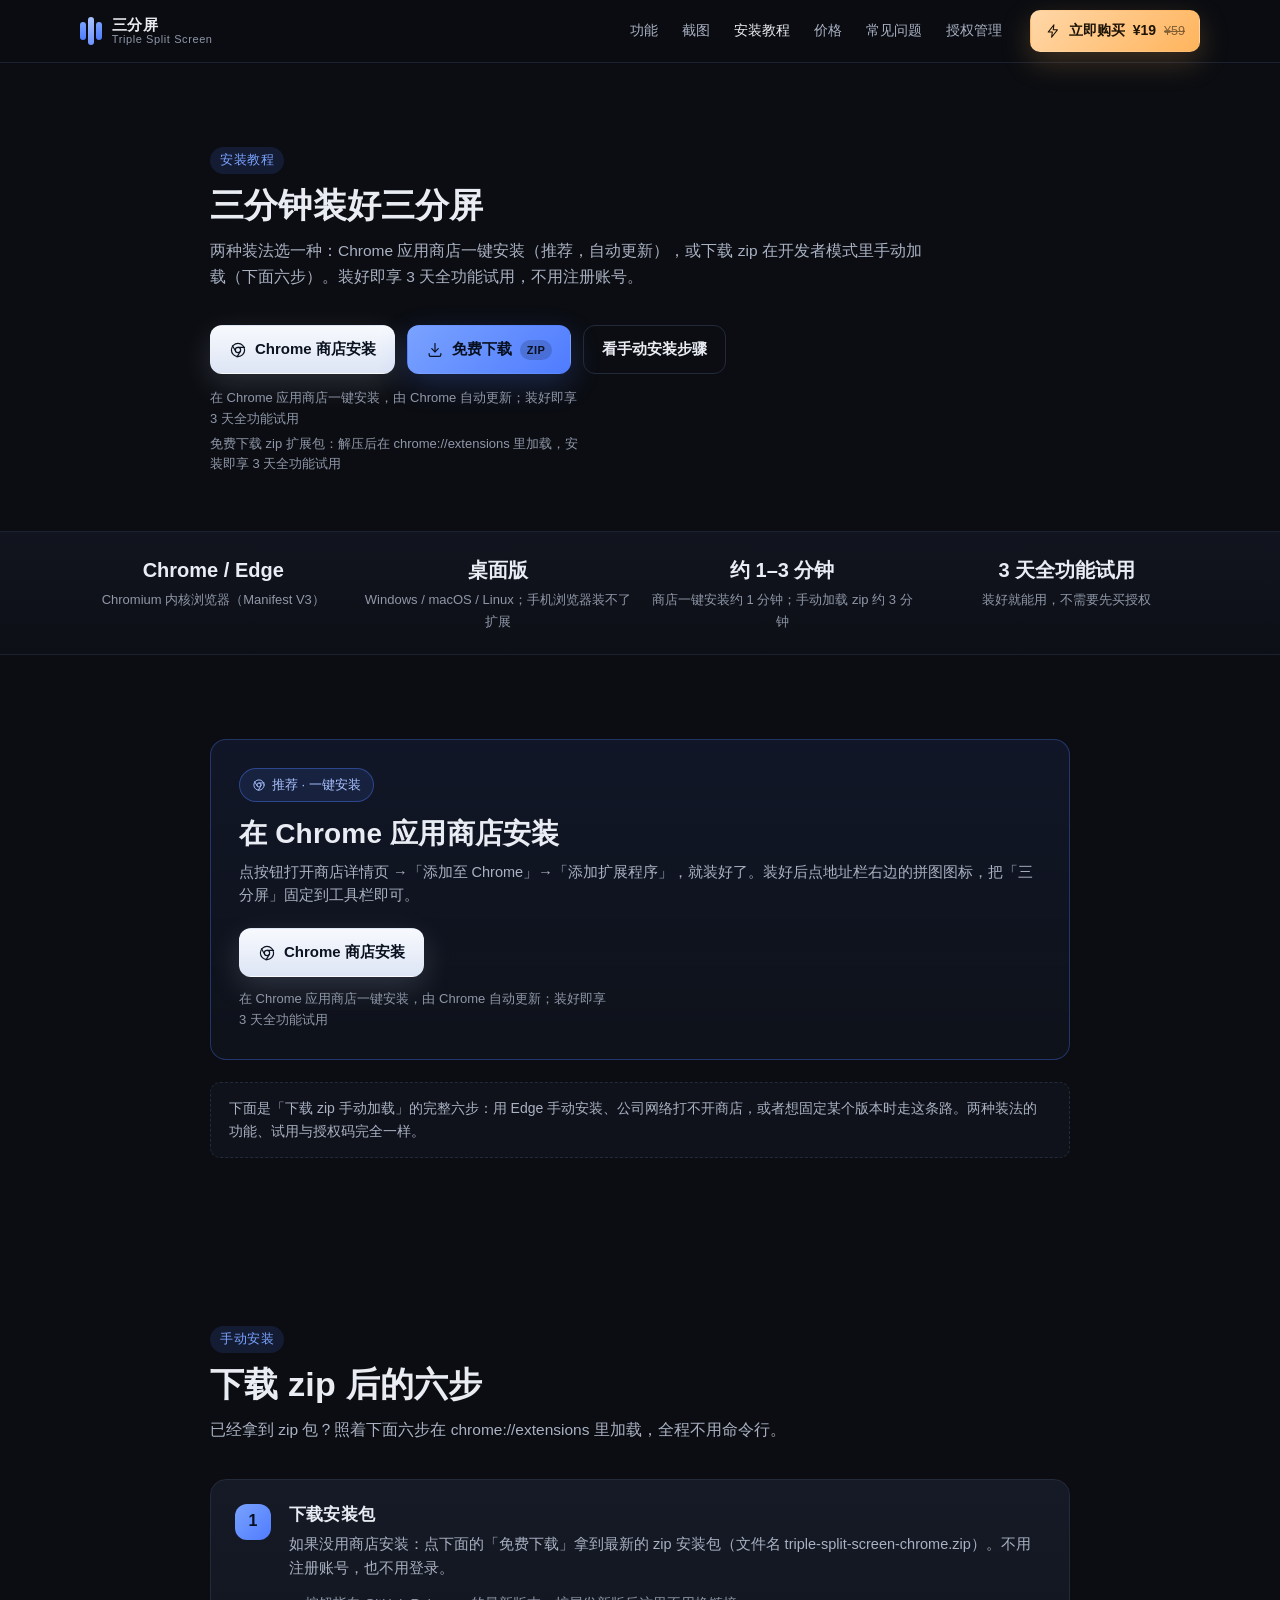
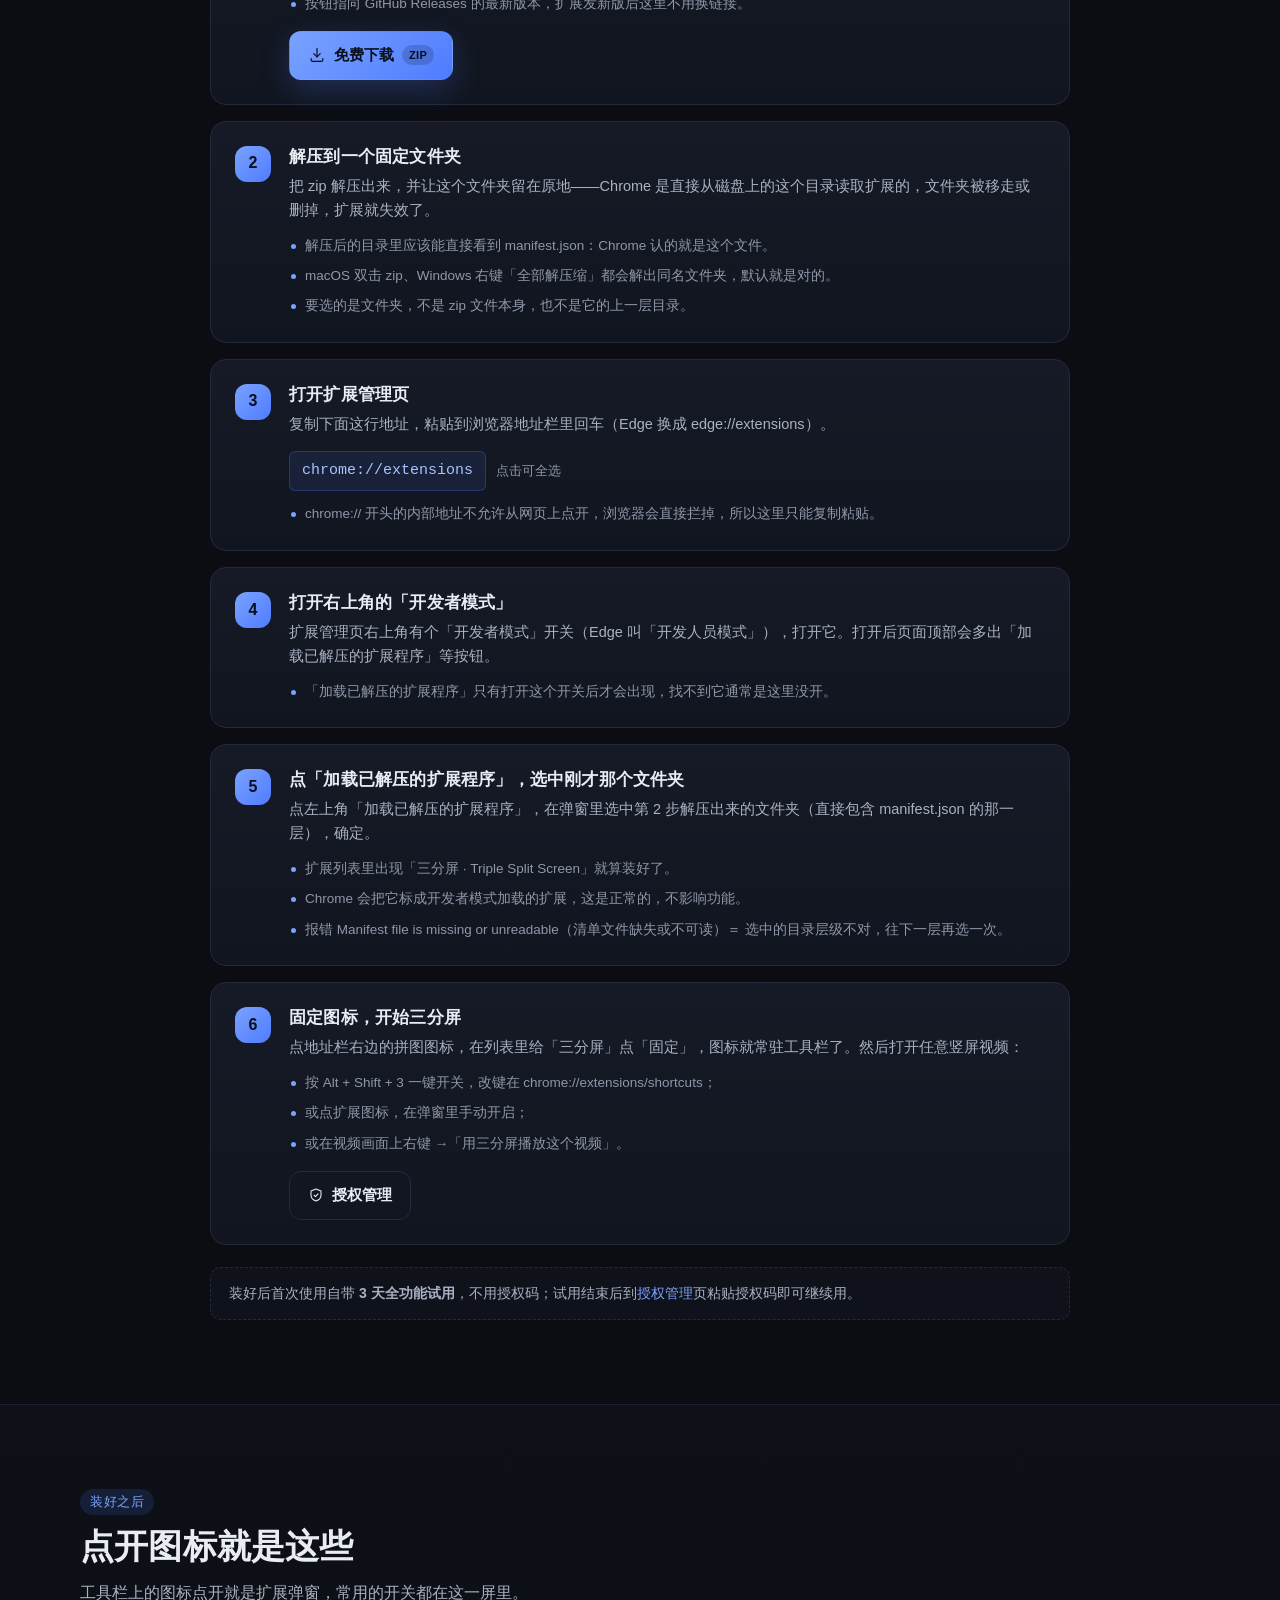
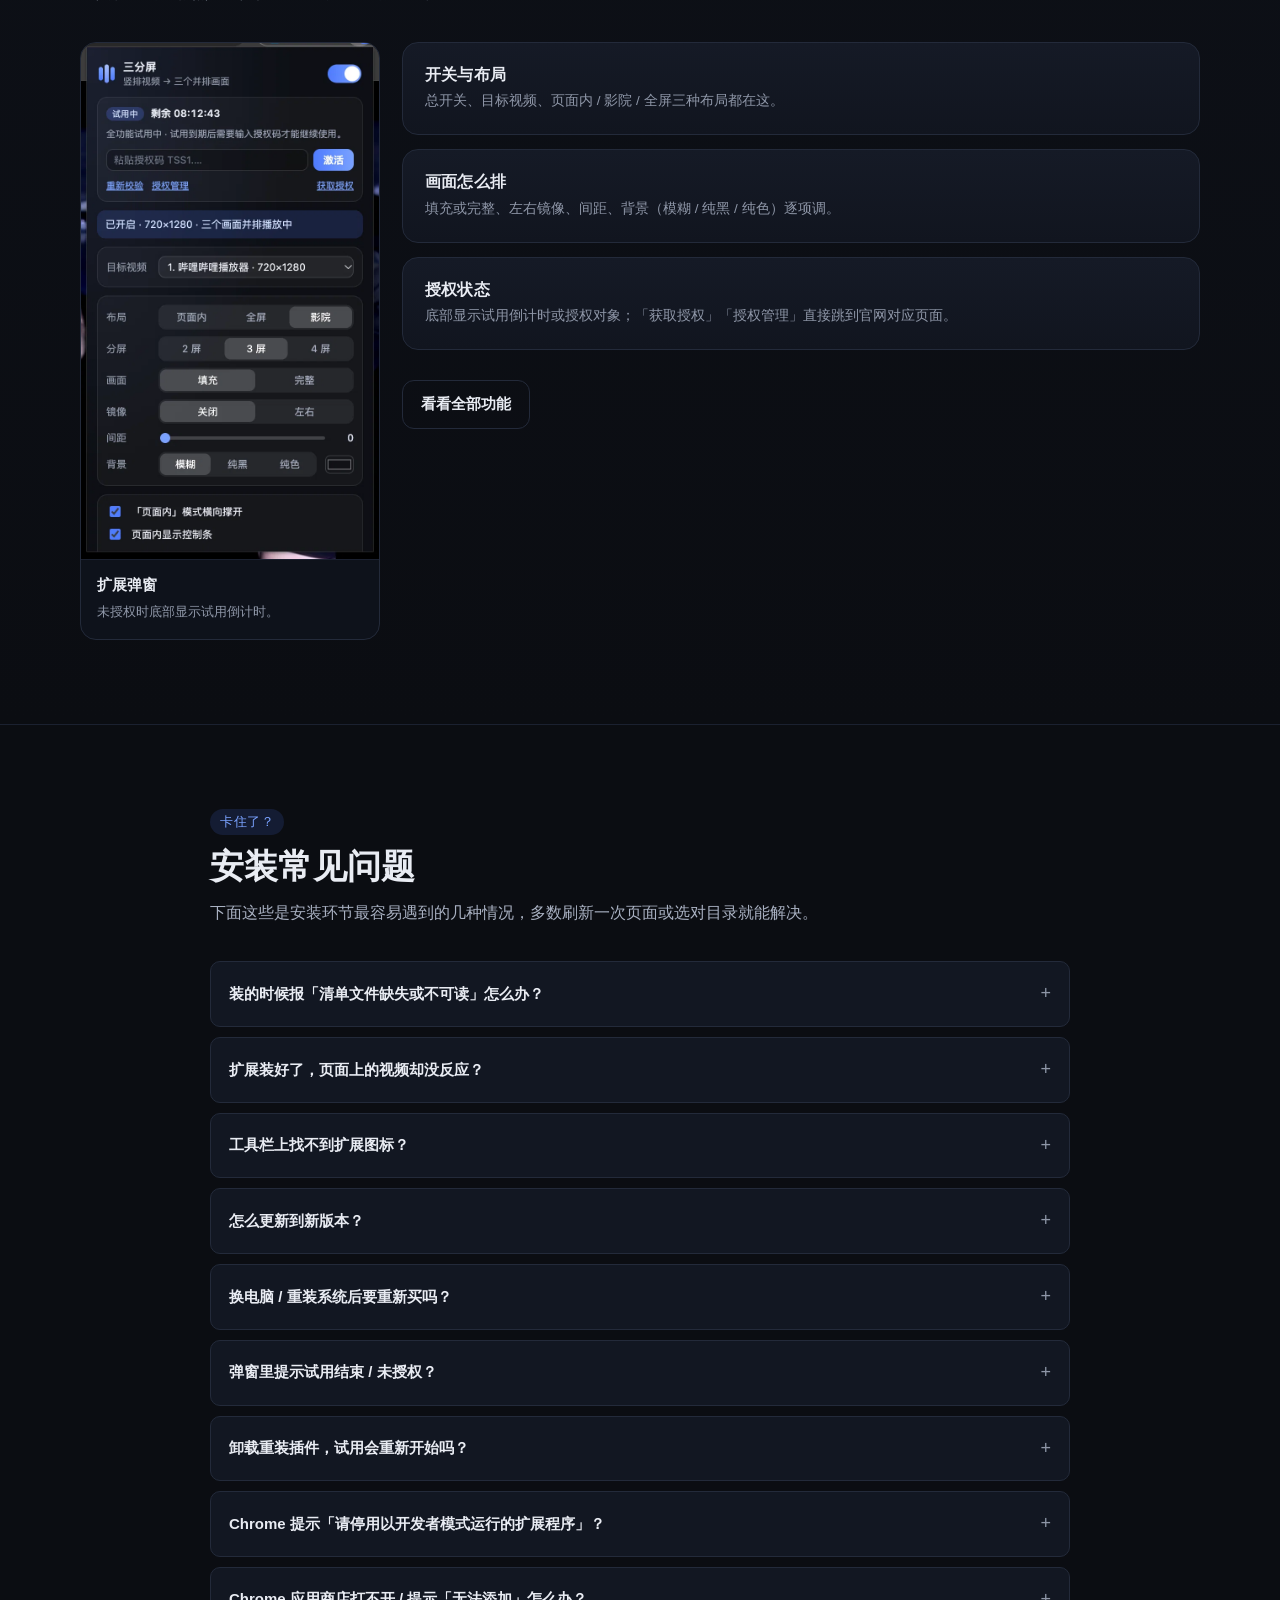
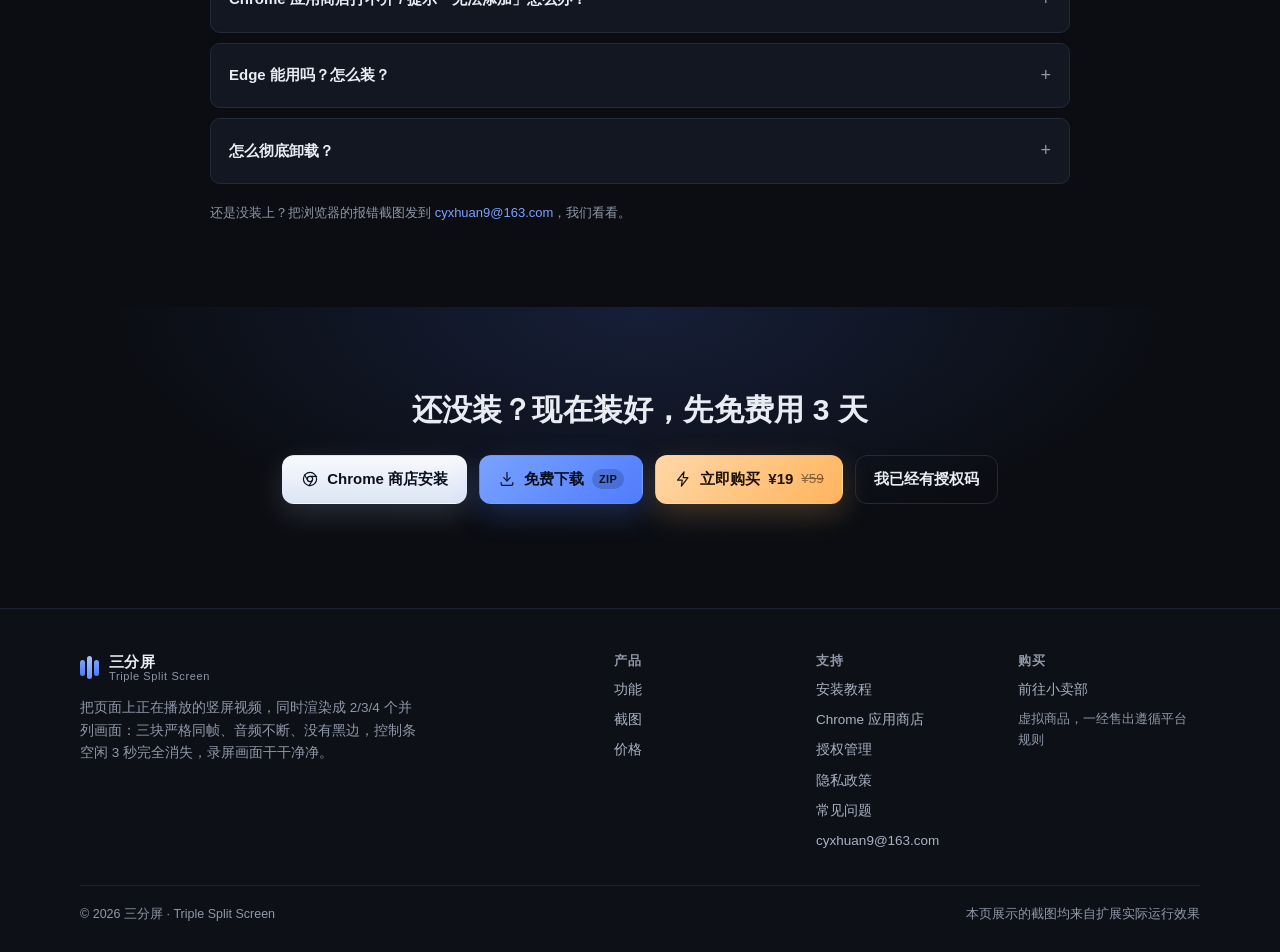
==== commit 76554ede: "site: publish 2026-10-31T16:26:17.997Z" ====
--- a/install/index.html
+++ b/install/index.html
@@ -1 +1 @@
-<!DOCTYPE html><html lang="zh-CN"><head><meta charset="utf-8"/><meta name="viewport" content="width=device-width, initial-scale=1"/><title>插件安装教程 · 三分屏（Chrome / Edge）</title><meta name="description" content="三分屏（Triple Split Screen）扩展安装教程：下载 zip 解压后，在 chrome://extensions 打开开发者模式，点「加载已解压的扩展程序」选中文件夹即可，三分钟装好，装好即享 3 天全功能试用。"/><meta name="theme-color" content="#0d0f14"/><link rel="icon" type="image/png" href="/icon/32.png"/><link rel="apple-touch-icon" href="/icon/128.png"/><meta property="og:type" content="website"/><meta property="og:site_name" content="三分屏 · Triple Split Screen"/><meta property="og:title" content="插件安装教程 · 三分屏（Chrome / Edge）"/><meta property="og:description" content="三分屏（Triple Split Screen）扩展安装教程：下载 zip 解压后，在 chrome://extensions 打开开发者模式，点「加载已解压的扩展程序」选中文件夹即可，三分钟装好，装好即享 3 天全功能试用。"/><meta property="og:image" content="https://splitvideo.de5.net/img/preview-theater.jpg"/><meta property="og:url" content="https://splitvideo.de5.net"/><meta name="twitter:card" content="summary_large_image"/><link href="/static/style-DWQX859c.css" rel="stylesheet"/></head><body><div class="page"><header class="site-header"><div class="wrap header-inner"><a class="brand" href="/"><span class="logo" style="--logo-scale:1.1818181818181819" aria-hidden="true"><i></i><i></i><i></i></span><span class="brand-text"><b>三分屏</b><small>Triple Split Screen</small></span></a><nav class="nav"><a href="/#features" class="nav-link">功能</a><a href="/#shots" class="nav-link">截图</a><a href="/install" class="nav-link is-active">安装教程</a><a href="/#pricing" class="nav-link">价格</a><a href="/#faq" class="nav-link">常见问题</a><a href="/license" class="nav-link">授权管理</a></nav><a class="btn btn-buy btn-sm" href="https://xmbu.net/shop/item/2108430579741212673" target="_blank" rel="noopener noreferrer nofollow" data-platform="小卖部" title="前往小卖部购买"><svg width="16" height="16" viewBox="0 0 24 24" fill="none" stroke="currentColor" stroke-width="1.6" stroke-linecap="round" stroke-linejoin="round" aria-hidden="true" focusable="false"><path d="M13.4 2.6L4.8 13.6H11l-1.1 7.8 8.7-11.2H12.3z"></path></svg><span>立即购买</span><span class="btn-price">¥19</span><span class="btn-origin">¥59</span></a></div></header><main><section class="section install-head"><div class="wrap narrow"><div class="section-head"><span class="eyebrow">安装教程</span><h2>三分钟装好三分屏</h2><p class="section-desc">从下载 zip 到工具栏出现图标，照着下面六步做就行。全程不用命令行，也不用注册账号。</p></div><div class="cta-row"><a class="btn btn-download" href="https://github.com/hojas/triple-split-screen-site/releases/latest/download/triple-split-screen-chrome.zip" target="_blank" rel="noopener noreferrer nofollow" data-source="GitHub Releases" title="从 GitHub Releases 免费下载扩展安装包"><svg width="18" height="18" viewBox="0 0 24 24" fill="none" stroke="currentColor" stroke-width="1.6" stroke-linecap="round" stroke-linejoin="round" aria-hidden="true" focusable="false"><path d="M12 3.4v11"></path><path d="M7.7 10.2L12 14.5l4.3-4.3"></path><path d="M4.2 16.8v1.6a2.2 2.2 0 0 0 2.2 2.2h11.2a2.2 2.2 0 0 0 2.2-2.2v-1.6"></path></svg><span>免费下载</span><span class="btn-meta">zip</span></a><a class="btn btn-ghost" href="#steps">直接看步骤</a></div><p class="cta-note">免费下载 zip 扩展包：解压后在 chrome://extensions 里加载，安装即享 3 天全功能试用</p></div></section><section class="strip"><div class="wrap strip-inner"><div><b>Chrome / Edge</b><span>Chromium 内核浏览器（Manifest V3）</span></div><div><b>桌面版</b><span>Windows / macOS / Linux；手机浏览器装不了扩展</span></div><div><b>约 3 分钟</b><span>下载 + 解压 + 加载，不用重启浏览器</span></div><div><b>3 天全功能试用</b><span>装好就能用，不需要先买授权</span></div></div></section><section class="section"><div class="wrap narrow"><ol class="install-steps" id="steps"><li class="card install-step"><span class="install-step-no" aria-hidden="true">1</span><div class="install-step-body"><h3>下载安装包</h3><p class="install-text">点下面的「免费下载」拿到最新的 zip 安装包（文件名 triple-split-screen-chrome.zip）。不用注册账号，也不用登录。</p><ul class="install-list"><li>按钮指向 GitHub Releases 的最新版本，扩展发新版后这里不用换链接。</li></ul><div class="install-action"><a class="btn btn-download" href="https://github.com/hojas/triple-split-screen-site/releases/latest/download/triple-split-screen-chrome.zip" target="_blank" rel="noopener noreferrer nofollow" data-source="GitHub Releases" title="从 GitHub Releases 免费下载扩展安装包"><svg width="18" height="18" viewBox="0 0 24 24" fill="none" stroke="currentColor" stroke-width="1.6" stroke-linecap="round" stroke-linejoin="round" aria-hidden="true" focusable="false"><path d="M12 3.4v11"></path><path d="M7.7 10.2L12 14.5l4.3-4.3"></path><path d="M4.2 16.8v1.6a2.2 2.2 0 0 0 2.2 2.2h11.2a2.2 2.2 0 0 0 2.2-2.2v-1.6"></path></svg><span>免费下载</span><span class="btn-meta">zip</span></a></div></div></li><li class="card install-step"><span class="install-step-no" aria-hidden="true">2</span><div class="install-step-body"><h3>解压到一个固定文件夹</h3><p class="install-text">把 zip 解压出来，并让这个文件夹留在原地——Chrome 是直接从磁盘上的这个目录读取扩展的，文件夹被移走或删掉，扩展就失效了。</p><ul class="install-list"><li>解压后的目录里应该能直接看到 manifest.json：Chrome 认的就是这个文件。</li><li>macOS 双击 zip、Windows 右键「全部解压缩」都会解出同名文件夹，默认就是对的。</li><li>要选的是文件夹，不是 zip 文件本身，也不是它的上一层目录。</li></ul></div></li><li class="card install-step"><span class="install-step-no" aria-hidden="true">3</span><div class="install-step-body"><h3>打开扩展管理页</h3><p class="install-text">复制下面这行地址，粘贴到浏览器地址栏里回车（Edge 换成 edge://extensions）。</p><p class="install-code"><code title="点击全选，再按 Ctrl / ⌘ + C 复制">chrome://extensions</code><span class="muted small">点击可全选</span></p><ul class="install-list"><li>chrome:// 开头的内部地址不允许从网页上点开，浏览器会直接拦掉，所以这里只能复制粘贴。</li></ul></div></li><li class="card install-step"><span class="install-step-no" aria-hidden="true">4</span><div class="install-step-body"><h3>打开右上角的「开发者模式」</h3><p class="install-text">扩展管理页右上角有个「开发者模式」开关（Edge 叫「开发人员模式」），打开它。打开后页面顶部会多出「加载已解压的扩展程序」等按钮。</p><ul class="install-list"><li>「加载已解压的扩展程序」只有打开这个开关后才会出现，找不到它通常是这里没开。</li></ul></div></li><li class="card install-step"><span class="install-step-no" aria-hidden="true">5</span><div class="install-step-body"><h3>点「加载已解压的扩展程序」，选中刚才那个文件夹</h3><p class="install-text">点左上角「加载已解压的扩展程序」，在弹窗里选中第 2 步解压出来的文件夹（直接包含 manifest.json 的那一层），确定。</p><ul class="install-list"><li>扩展列表里出现「三分屏 · Triple Split Screen」就算装好了。</li><li>Chrome 会把它标成开发者模式加载的扩展，这是正常的，不影响功能。</li><li>报错 Manifest file is missing or unreadable（清单文件缺失或不可读）＝ 选中的目录层级不对，往下一层再选一次。</li></ul></div></li><li class="card install-step"><span class="install-step-no" aria-hidden="true">6</span><div class="install-step-body"><h3>固定图标，开始三分屏</h3><p class="install-text">点地址栏右边的拼图图标，在列表里给「三分屏」点「固定」，图标就常驻工具栏了。然后打开任意竖屏视频：</p><ul class="install-list"><li>按 Alt + Shift + 3 一键开关，改键在 chrome://extensions/shortcuts；</li><li>或点扩展图标，在弹窗里手动开启；</li><li>或在视频画面上右键 →「用三分屏播放这个视频」。</li></ul><div class="install-action"><a class="btn btn-ghost" href="/license"><svg width="16" height="16" viewBox="0 0 24 24" fill="none" stroke="currentColor" stroke-width="1.6" stroke-linecap="round" stroke-linejoin="round" aria-hidden="true" focusable="false"><path d="M12 3l7.5 3v6c0 4.2-3.1 7.6-7.5 9-4.4-1.4-7.5-4.8-7.5-9V6z"></path><path d="M9 12.3l2.1 2.1 4-4.2"></path></svg><span>授权管理</span></a></div></div></li></ol><p class="note-box">装好后首次使用自带 <b>3 天全功能试用</b>，不用授权码；试用结束后到<a href="/license">授权管理</a>页粘贴授权码即可继续用。</p></div></section><section class="section section-alt"><div class="wrap"><div class="section-head"><span class="eyebrow">装好之后</span><h2>点开图标就是这些</h2><p class="section-desc">工具栏上的图标点开就是扩展弹窗，常用的开关都在这一屏里。</p></div><div class="after-grid"><figure class="shot"><img src="/img/preview-popup.png" alt="三分屏扩展弹窗界面" loading="lazy" decoding="async" width="708" height="1228"/><figcaption><b>扩展弹窗</b><span>未授权时底部显示试用倒计时。</span></figcaption></figure><ul class="after-list"><li class="card"><h3>开关与布局</h3><p>总开关、目标视频、页面内 / 影院 / 全屏三种布局都在这。</p></li><li class="card"><h3>画面怎么排</h3><p>填充或完整、左右镜像、间距、背景（模糊 / 纯黑 / 纯色）逐项调。</p></li><li class="card"><h3>授权状态</h3><p>底部显示试用倒计时或授权对象；「获取授权」「授权管理」直接跳到官网对应页面。</p></li><li class="install-action"><a class="btn btn-ghost" href="/#features">看看全部功能</a></li></ul></div></div></section><section class="section" id="trouble"><div class="wrap narrow"><div class="section-head"><span class="eyebrow">卡住了？</span><h2>安装常见问题</h2><p class="section-desc">下面这些是安装环节最容易遇到的几种情况，多数刷新一次页面或选对目录就能解决。</p></div><div class="faq"><details class="faq-item"><summary>装的时候报「清单文件缺失或不可读」怎么办？</summary><p>选中的目录不对。点「加载已解压的扩展程序」后，要选中直接包含 manifest.json 的那一层文件夹；如果解压时多套了一层同名目录，往里再进一层就好。</p></details><details class="faq-item"><summary>扩展装好了，页面上的视频却没反应？</summary><p>两个最常见的原因：一是页面在安装 / 更新之前就打开了，内容脚本还没注入——刷新一次页面即可（弹窗里也会提示「刷新页面」）；二是视频本身是横屏的，只有原始分辨率高 &gt; 宽的竖屏视频会被接管，且需要处于播放状态。</p></details><details class="faq-item"><summary>工具栏上找不到扩展图标？</summary><p>Chrome 会把新装的扩展先收进地址栏右侧的拼图菜单里：点开它，在「三分屏」那一行点「固定」。不固定也能用，快捷键 Alt + Shift + 3 一样有效。</p></details><details class="faq-item"><summary>怎么更新到新版本？</summary><p>「加载已解压」方式安装的扩展不会自动更新：重新下载最新 zip，解压覆盖原来的文件夹，再回到 chrome://extensions 点一下扩展卡片上的刷新图标（重新加载）即可。</p></details><details class="faq-item"><summary>换电脑 / 重装系统后要重新买吗？</summary><p>不用。在新电脑上按本页步骤重新下载解压安装，再到「授权管理」页把旧设备解绑、激活新设备即可；一次购买默认 3 台设备，额度内互不影响。</p></details><details class="faq-item"><summary>弹窗里提示试用结束 / 未授权？</summary><p>首次安装自带 3 天全功能试用，试用结束后需要授权码：在弹窗里点「获取授权」去购买，或把下单后拿到的卡密直接粘贴进弹窗；设备管理走「授权管理」页。</p></details><details class="faq-item"><summary>卸载重装插件，试用会重新开始吗？</summary><p>不会。试用窗口由授权服务按设备记账：插件会在授权服务域名下留一个随机设备标识（Cookie），卸载重装扩展不会清掉它，重装后拿回的是原来那个试用截止时间（断网重装也一样）。只有把浏览器 Cookie 一起清掉才会被当成新设备。想继续用请购买授权码，不需要反复重装。</p></details><details class="faq-item"><summary>Chrome 提示「请停用以开发者模式运行的扩展程序」？</summary><p>这是加载未上架扩展时的正常提示（不同 Chrome 版本的提示形式不太一样），关掉或选择保留即可，不影响功能。</p></details><details class="faq-item"><summary>Edge 能用吗？怎么装？</summary><p>可以，步骤完全一样，只把扩展页地址换成 edge://extensions；如果 Edge 提示扩展来自其他来源，允许即可。</p></details><details class="faq-item"><summary>怎么彻底卸载？</summary><p>在 chrome://extensions 里点「移除」，再顺手把当初解压出来的文件夹删掉，磁盘上就没有残留了。</p></details></div><p class="muted small install-support">还是没装上？把浏览器的报错截图发到 <a href="mailto:cyxhuan9@163.com">cyxhuan9@163.com</a>，我们看看。</p></div></section><section class="section final-cta"><div class="wrap narrow center"><h2>还没装？下载包只有几十 KB</h2><div class="cta-row center"><a class="btn btn-download" href="https://github.com/hojas/triple-split-screen-site/releases/latest/download/triple-split-screen-chrome.zip" target="_blank" rel="noopener noreferrer nofollow" data-source="GitHub Releases" title="从 GitHub Releases 免费下载扩展安装包"><svg width="18" height="18" viewBox="0 0 24 24" fill="none" stroke="currentColor" stroke-width="1.6" stroke-linecap="round" stroke-linejoin="round" aria-hidden="true" focusable="false"><path d="M12 3.4v11"></path><path d="M7.7 10.2L12 14.5l4.3-4.3"></path><path d="M4.2 16.8v1.6a2.2 2.2 0 0 0 2.2 2.2h11.2a2.2 2.2 0 0 0 2.2-2.2v-1.6"></path></svg><span>免费下载</span><span class="btn-meta">zip</span></a><a class="btn btn-buy" href="https://xmbu.net/shop/item/2108430579741212673" target="_blank" rel="noopener noreferrer nofollow" data-platform="小卖部" title="前往小卖部购买"><svg width="18" height="18" viewBox="0 0 24 24" fill="none" stroke="currentColor" stroke-width="1.6" stroke-linecap="round" stroke-linejoin="round" aria-hidden="true" focusable="false"><path d="M13.4 2.6L4.8 13.6H11l-1.1 7.8 8.7-11.2H12.3z"></path></svg><span>立即购买</span><span class="btn-price">¥19</span><span class="btn-origin">¥59</span></a><a class="btn btn-ghost" href="/license">我已经有授权码</a></div></div></section></main><footer class="site-footer"><div class="wrap footer-inner"><div class="footer-brand"><div class="brand"><span class="logo" style="--logo-scale:1" aria-hidden="true"><i></i><i></i><i></i></span><span class="brand-text"><b>三分屏</b><small>Triple Split Screen</small></span></div><p class="muted">把页面上正在播放的竖屏视频，同时渲染成 2/3/4 个并列画面：三块严格同帧、音频不断、没有黑边，控制条空闲 3 秒完全消失，录屏画面干干净净。</p></div><div class="footer-cols"><div><h4>产品</h4><a href="/#features">功能</a><a href="/#shots">截图</a><a href="/#pricing">价格</a></div><div><h4>支持</h4><a href="/install">安装教程</a><a href="/license">授权管理</a><a href="/privacy">隐私政策</a><a href="/#faq">常见问题</a><a href="mailto:cyxhuan9@163.com">cyxhuan9@163.com</a></div><div><h4>购买</h4><a href="https://xmbu.net/shop/item/2108430579741212673" target="_blank" rel="noopener noreferrer nofollow">前往小卖部</a><span class="muted">虚拟商品，一经售出遵循平台规则</span></div></div></div><div class="wrap footer-bottom"><span>© 2026 三分屏 · Triple Split Screen</span><span class="muted">本页展示的截图均来自扩展实际运行效果</span></div></footer></div></body></html>+<!DOCTYPE html><html lang="zh-CN"><head><meta charset="utf-8"/><meta name="viewport" content="width=device-width, initial-scale=1"/><title>插件安装教程 · 三分屏（Chrome / Edge）</title><meta name="description" content="三分屏（Triple Split Screen）扩展安装教程：在 Chrome 应用商店一键安装（自动更新），或下载 zip 后在 chrome://extensions 打开开发者模式，点「加载已解压的扩展程序」选中文件夹手动加载，三分钟装好，装好即享 3 天全功能试用。"/><meta name="theme-color" content="#0d0f14"/><link rel="icon" type="image/png" href="/icon/32.png"/><link rel="apple-touch-icon" href="/icon/128.png"/><meta property="og:type" content="website"/><meta property="og:site_name" content="三分屏 · Triple Split Screen"/><meta property="og:title" content="插件安装教程 · 三分屏（Chrome / Edge）"/><meta property="og:description" content="三分屏（Triple Split Screen）扩展安装教程：在 Chrome 应用商店一键安装（自动更新），或下载 zip 后在 chrome://extensions 打开开发者模式，点「加载已解压的扩展程序」选中文件夹手动加载，三分钟装好，装好即享 3 天全功能试用。"/><meta property="og:image" content="https://splitvideo.de5.net/img/preview-theater.jpg"/><meta property="og:url" content="https://splitvideo.de5.net"/><meta name="twitter:card" content="summary_large_image"/><link href="/static/style-DU4nJGY_.css" rel="stylesheet"/></head><body><div class="page"><header class="site-header"><div class="wrap header-inner"><a class="brand" href="/"><span class="logo" style="--logo-scale:1.1818181818181819" aria-hidden="true"><i></i><i></i><i></i></span><span class="brand-text"><b>三分屏</b><small>Triple Split Screen</small></span></a><nav class="nav"><a href="/#features" class="nav-link">功能</a><a href="/#shots" class="nav-link">截图</a><a href="/install" class="nav-link is-active">安装教程</a><a href="/#pricing" class="nav-link">价格</a><a href="/#faq" class="nav-link">常见问题</a><a href="/license" class="nav-link">授权管理</a></nav><a class="btn btn-buy btn-sm" href="https://xmbu.net/shop/item/2108430579741212673" target="_blank" rel="noopener noreferrer nofollow" data-platform="小卖部" title="前往小卖部购买"><svg width="16" height="16" viewBox="0 0 24 24" fill="none" stroke="currentColor" stroke-width="1.6" stroke-linecap="round" stroke-linejoin="round" aria-hidden="true" focusable="false"><path d="M13.4 2.6L4.8 13.6H11l-1.1 7.8 8.7-11.2H12.3z"></path></svg><span>立即购买</span><span class="btn-price">¥19</span><span class="btn-origin">¥59</span></a></div></header><main><section class="section install-head"><div class="wrap narrow"><div class="section-head"><span class="eyebrow">安装教程</span><h2>三分钟装好三分屏</h2><p class="section-desc">两种装法选一种：Chrome 应用商店一键安装（推荐，自动更新），或下载 zip 在开发者模式里手动加载（下面六步）。装好即享 3 天全功能试用，不用注册账号。</p></div><div class="cta-row"><a class="btn btn-store" href="https://chromewebstore.google.com/detail/omcnhaognkioldcnpmaanpffjpndjnin" target="_blank" rel="noopener noreferrer" data-store="Chrome 应用商店" title="在Chrome 应用商店一键安装三分屏"><svg width="18" height="18" viewBox="0 0 24 24" fill="none" stroke="currentColor" stroke-width="1.6" stroke-linecap="round" stroke-linejoin="round" aria-hidden="true" focusable="false"><circle cx="12" cy="12" r="8.8"></circle><circle cx="12" cy="12" r="3.5"></circle><path d="M12 8.5h8.7"></path><path d="M8.9 13.7L4.6 6.4"></path><path d="M15.1 13.7l-4.3 7.5"></path></svg><span>Chrome 商店安装</span></a><a class="btn btn-download" href="https://github.com/hojas/triple-split-screen-site/releases/latest/download/triple-split-screen-chrome.zip" target="_blank" rel="noopener noreferrer nofollow" data-source="GitHub Releases" title="从 GitHub Releases 免费下载扩展安装包"><svg width="18" height="18" viewBox="0 0 24 24" fill="none" stroke="currentColor" stroke-width="1.6" stroke-linecap="round" stroke-linejoin="round" aria-hidden="true" focusable="false"><path d="M12 3.4v11"></path><path d="M7.7 10.2L12 14.5l4.3-4.3"></path><path d="M4.2 16.8v1.6a2.2 2.2 0 0 0 2.2 2.2h11.2a2.2 2.2 0 0 0 2.2-2.2v-1.6"></path></svg><span>免费下载</span><span class="btn-meta">zip</span></a><a class="btn btn-ghost" href="#steps">看手动安装步骤</a></div><p class="cta-note">在 Chrome 应用商店一键安装，由 Chrome 自动更新；装好即享 3 天全功能试用</p><p class="cta-note">免费下载 zip 扩展包：解压后在 chrome://extensions 里加载，安装即享 3 天全功能试用</p></div></section><section class="strip"><div class="wrap strip-inner"><div><b>Chrome / Edge</b><span>Chromium 内核浏览器（Manifest V3）</span></div><div><b>桌面版</b><span>Windows / macOS / Linux；手机浏览器装不了扩展</span></div><div><b>约 1–3 分钟</b><span>商店一键安装约 1 分钟；手动加载 zip 约 3 分钟</span></div><div><b>3 天全功能试用</b><span>装好就能用，不需要先买授权</span></div></div></section><section class="section install-store"><div class="wrap narrow"><div class="card store-card"><span class="badge badge-store"><svg width="14" height="14" viewBox="0 0 24 24" fill="none" stroke="currentColor" stroke-width="1.6" stroke-linecap="round" stroke-linejoin="round" aria-hidden="true" focusable="false"><circle cx="12" cy="12" r="8.8"></circle><circle cx="12" cy="12" r="3.5"></circle><path d="M12 8.5h8.7"></path><path d="M8.9 13.7L4.6 6.4"></path><path d="M15.1 13.7l-4.3 7.5"></path></svg>推荐 · 一键安装</span><h2>在 Chrome 应用商店安装</h2><p class="install-text">点按钮打开商店详情页 →「添加至 Chrome」→「添加扩展程序」，就装好了。装好后点地址栏右边的拼图图标，把「三分屏」固定到工具栏即可。</p><div class="cta-row"><a class="btn btn-store" href="https://chromewebstore.google.com/detail/omcnhaognkioldcnpmaanpffjpndjnin" target="_blank" rel="noopener noreferrer" data-store="Chrome 应用商店" title="在Chrome 应用商店一键安装三分屏"><svg width="18" height="18" viewBox="0 0 24 24" fill="none" stroke="currentColor" stroke-width="1.6" stroke-linecap="round" stroke-linejoin="round" aria-hidden="true" focusable="false"><circle cx="12" cy="12" r="8.8"></circle><circle cx="12" cy="12" r="3.5"></circle><path d="M12 8.5h8.7"></path><path d="M8.9 13.7L4.6 6.4"></path><path d="M15.1 13.7l-4.3 7.5"></path></svg><span>Chrome 商店安装</span></a></div><p class="cta-note">在 Chrome 应用商店一键安装，由 Chrome 自动更新；装好即享 3 天全功能试用</p></div><p class="note-box">下面是「下载 zip 手动加载」的完整六步：用 Edge 手动安装、公司网络打不开商店，或者想固定某个版本时走这条路。两种装法的功能、试用与授权码完全一样。</p></div></section><section class="section"><div class="wrap narrow"><div class="section-head"><span class="eyebrow">手动安装</span><h2>下载 zip 后的六步</h2><p class="section-desc">已经拿到 zip 包？照着下面六步在 chrome://extensions 里加载，全程不用命令行。</p></div><ol class="install-steps" id="steps"><li class="card install-step"><span class="install-step-no" aria-hidden="true">1</span><div class="install-step-body"><h3>下载安装包</h3><p class="install-text">如果没用商店安装：点下面的「免费下载」拿到最新的 zip 安装包（文件名 triple-split-screen-chrome.zip）。不用注册账号，也不用登录。</p><ul class="install-list"><li>按钮指向 GitHub Releases 的最新版本，扩展发新版后这里不用换链接。</li></ul><div class="install-action"><a class="btn btn-download" href="https://github.com/hojas/triple-split-screen-site/releases/latest/download/triple-split-screen-chrome.zip" target="_blank" rel="noopener noreferrer nofollow" data-source="GitHub Releases" title="从 GitHub Releases 免费下载扩展安装包"><svg width="18" height="18" viewBox="0 0 24 24" fill="none" stroke="currentColor" stroke-width="1.6" stroke-linecap="round" stroke-linejoin="round" aria-hidden="true" focusable="false"><path d="M12 3.4v11"></path><path d="M7.7 10.2L12 14.5l4.3-4.3"></path><path d="M4.2 16.8v1.6a2.2 2.2 0 0 0 2.2 2.2h11.2a2.2 2.2 0 0 0 2.2-2.2v-1.6"></path></svg><span>免费下载</span><span class="btn-meta">zip</span></a></div></div></li><li class="card install-step"><span class="install-step-no" aria-hidden="true">2</span><div class="install-step-body"><h3>解压到一个固定文件夹</h3><p class="install-text">把 zip 解压出来，并让这个文件夹留在原地——Chrome 是直接从磁盘上的这个目录读取扩展的，文件夹被移走或删掉，扩展就失效了。</p><ul class="install-list"><li>解压后的目录里应该能直接看到 manifest.json：Chrome 认的就是这个文件。</li><li>macOS 双击 zip、Windows 右键「全部解压缩」都会解出同名文件夹，默认就是对的。</li><li>要选的是文件夹，不是 zip 文件本身，也不是它的上一层目录。</li></ul></div></li><li class="card install-step"><span class="install-step-no" aria-hidden="true">3</span><div class="install-step-body"><h3>打开扩展管理页</h3><p class="install-text">复制下面这行地址，粘贴到浏览器地址栏里回车（Edge 换成 edge://extensions）。</p><p class="install-code"><code title="点击全选，再按 Ctrl / ⌘ + C 复制">chrome://extensions</code><span class="muted small">点击可全选</span></p><ul class="install-list"><li>chrome:// 开头的内部地址不允许从网页上点开，浏览器会直接拦掉，所以这里只能复制粘贴。</li></ul></div></li><li class="card install-step"><span class="install-step-no" aria-hidden="true">4</span><div class="install-step-body"><h3>打开右上角的「开发者模式」</h3><p class="install-text">扩展管理页右上角有个「开发者模式」开关（Edge 叫「开发人员模式」），打开它。打开后页面顶部会多出「加载已解压的扩展程序」等按钮。</p><ul class="install-list"><li>「加载已解压的扩展程序」只有打开这个开关后才会出现，找不到它通常是这里没开。</li></ul></div></li><li class="card install-step"><span class="install-step-no" aria-hidden="true">5</span><div class="install-step-body"><h3>点「加载已解压的扩展程序」，选中刚才那个文件夹</h3><p class="install-text">点左上角「加载已解压的扩展程序」，在弹窗里选中第 2 步解压出来的文件夹（直接包含 manifest.json 的那一层），确定。</p><ul class="install-list"><li>扩展列表里出现「三分屏 · Triple Split Screen」就算装好了。</li><li>Chrome 会把它标成开发者模式加载的扩展，这是正常的，不影响功能。</li><li>报错 Manifest file is missing or unreadable（清单文件缺失或不可读）＝ 选中的目录层级不对，往下一层再选一次。</li></ul></div></li><li class="card install-step"><span class="install-step-no" aria-hidden="true">6</span><div class="install-step-body"><h3>固定图标，开始三分屏</h3><p class="install-text">点地址栏右边的拼图图标，在列表里给「三分屏」点「固定」，图标就常驻工具栏了。然后打开任意竖屏视频：</p><ul class="install-list"><li>按 Alt + Shift + 3 一键开关，改键在 chrome://extensions/shortcuts；</li><li>或点扩展图标，在弹窗里手动开启；</li><li>或在视频画面上右键 →「用三分屏播放这个视频」。</li></ul><div class="install-action"><a class="btn btn-ghost" href="/license"><svg width="16" height="16" viewBox="0 0 24 24" fill="none" stroke="currentColor" stroke-width="1.6" stroke-linecap="round" stroke-linejoin="round" aria-hidden="true" focusable="false"><path d="M12 3l7.5 3v6c0 4.2-3.1 7.6-7.5 9-4.4-1.4-7.5-4.8-7.5-9V6z"></path><path d="M9 12.3l2.1 2.1 4-4.2"></path></svg><span>授权管理</span></a></div></div></li></ol><p class="note-box">装好后首次使用自带 <b>3 天全功能试用</b>，不用授权码；试用结束后到<a href="/license">授权管理</a>页粘贴授权码即可继续用。</p></div></section><section class="section section-alt"><div class="wrap"><div class="section-head"><span class="eyebrow">装好之后</span><h2>点开图标就是这些</h2><p class="section-desc">工具栏上的图标点开就是扩展弹窗，常用的开关都在这一屏里。</p></div><div class="after-grid"><figure class="shot"><img src="/img/preview-popup.png" alt="三分屏扩展弹窗界面" loading="lazy" decoding="async" width="708" height="1228"/><figcaption><b>扩展弹窗</b><span>未授权时底部显示试用倒计时。</span></figcaption></figure><ul class="after-list"><li class="card"><h3>开关与布局</h3><p>总开关、目标视频、页面内 / 影院 / 全屏三种布局都在这。</p></li><li class="card"><h3>画面怎么排</h3><p>填充或完整、左右镜像、间距、背景（模糊 / 纯黑 / 纯色）逐项调。</p></li><li class="card"><h3>授权状态</h3><p>底部显示试用倒计时或授权对象；「获取授权」「授权管理」直接跳到官网对应页面。</p></li><li class="install-action"><a class="btn btn-ghost" href="/#features">看看全部功能</a></li></ul></div></div></section><section class="section" id="trouble"><div class="wrap narrow"><div class="section-head"><span class="eyebrow">卡住了？</span><h2>安装常见问题</h2><p class="section-desc">下面这些是安装环节最容易遇到的几种情况，多数刷新一次页面或选对目录就能解决。</p></div><div class="faq"><details class="faq-item"><summary>装的时候报「清单文件缺失或不可读」怎么办？</summary><p>选中的目录不对。点「加载已解压的扩展程序」后，要选中直接包含 manifest.json 的那一层文件夹；如果解压时多套了一层同名目录，往里再进一层就好。</p></details><details class="faq-item"><summary>扩展装好了，页面上的视频却没反应？</summary><p>两个最常见的原因：一是页面在安装 / 更新之前就打开了，内容脚本还没注入——刷新一次页面即可（弹窗里也会提示「刷新页面」）；二是视频本身是横屏的，只有原始分辨率高 &gt; 宽的竖屏视频会被接管，且需要处于播放状态。</p></details><details class="faq-item"><summary>工具栏上找不到扩展图标？</summary><p>Chrome 会把新装的扩展先收进地址栏右侧的拼图菜单里：点开它，在「三分屏」那一行点「固定」。不固定也能用，快捷键 Alt + Shift + 3 一样有效。</p></details><details class="faq-item"><summary>怎么更新到新版本？</summary><p>「加载已解压」方式安装的扩展不会自动更新：重新下载最新 zip，解压覆盖原来的文件夹，再回到 chrome://extensions 点一下扩展卡片上的刷新图标（重新加载）即可。从 Chrome 应用商店安装的版本由 Chrome 自动更新，不用管。</p></details><details class="faq-item"><summary>换电脑 / 重装系统后要重新买吗？</summary><p>不用。在新电脑上按本页步骤重新下载解压安装，再到「授权管理」页把旧设备解绑、激活新设备即可；一次购买默认 3 台设备，额度内互不影响。</p></details><details class="faq-item"><summary>弹窗里提示试用结束 / 未授权？</summary><p>首次安装自带 3 天全功能试用，试用结束后需要授权码：在弹窗里点「获取授权」去购买，或把下单后拿到的卡密直接粘贴进弹窗；设备管理走「授权管理」页。</p></details><details class="faq-item"><summary>卸载重装插件，试用会重新开始吗？</summary><p>不会。试用窗口由授权服务按设备记账：插件会在授权服务域名下留一个随机设备标识（Cookie），卸载重装扩展不会清掉它，重装后拿回的是原来那个试用截止时间（断网重装也一样）。只有把浏览器 Cookie 一起清掉才会被当成新设备。想继续用请购买授权码，不需要反复重装。</p></details><details class="faq-item"><summary>Chrome 提示「请停用以开发者模式运行的扩展程序」？</summary><p>只有「加载已解压的扩展程序」这种手动安装方式才会出现这个提示（不同 Chrome 版本的提示形式不太一样），关掉或选择保留即可，不影响功能。从 Chrome 应用商店安装的版本不会有这个提示。</p></details><details class="faq-item"><summary>Chrome 应用商店打不开 / 提示「无法添加」怎么办？</summary><p>公司或学校网络有时会拦截商店域名（chromewebstore.google.com），换一个网络环境再试；也可以直接下载 zip 包用开发者模式安装——功能和授权完全一样，只是不会自动更新。</p></details><details class="faq-item"><summary>Edge 能用吗？怎么装？</summary><p>可以。Edge 也能直接从 Chrome 应用商店安装（第一次会提示「允许来自其他商店的扩展」，点允许即可）；也可以下载 zip，把扩展页地址换成 edge://extensions 手动加载。</p></details><details class="faq-item"><summary>怎么彻底卸载？</summary><p>在 chrome://extensions 里点「移除」，再顺手把当初解压出来的文件夹删掉，磁盘上就没有残留了。</p></details></div><p class="muted small install-support">还是没装上？把浏览器的报错截图发到 <a href="mailto:cyxhuan9@163.com">cyxhuan9@163.com</a>，我们看看。</p></div></section><section class="section final-cta"><div class="wrap narrow center"><h2>还没装？现在装好，先免费用 3 天</h2><div class="cta-row center"><a class="btn btn-store" href="https://chromewebstore.google.com/detail/omcnhaognkioldcnpmaanpffjpndjnin" target="_blank" rel="noopener noreferrer" data-store="Chrome 应用商店" title="在Chrome 应用商店一键安装三分屏"><svg width="18" height="18" viewBox="0 0 24 24" fill="none" stroke="currentColor" stroke-width="1.6" stroke-linecap="round" stroke-linejoin="round" aria-hidden="true" focusable="false"><circle cx="12" cy="12" r="8.8"></circle><circle cx="12" cy="12" r="3.5"></circle><path d="M12 8.5h8.7"></path><path d="M8.9 13.7L4.6 6.4"></path><path d="M15.1 13.7l-4.3 7.5"></path></svg><span>Chrome 商店安装</span></a><a class="btn btn-download" href="https://github.com/hojas/triple-split-screen-site/releases/latest/download/triple-split-screen-chrome.zip" target="_blank" rel="noopener noreferrer nofollow" data-source="GitHub Releases" title="从 GitHub Releases 免费下载扩展安装包"><svg width="18" height="18" viewBox="0 0 24 24" fill="none" stroke="currentColor" stroke-width="1.6" stroke-linecap="round" stroke-linejoin="round" aria-hidden="true" focusable="false"><path d="M12 3.4v11"></path><path d="M7.7 10.2L12 14.5l4.3-4.3"></path><path d="M4.2 16.8v1.6a2.2 2.2 0 0 0 2.2 2.2h11.2a2.2 2.2 0 0 0 2.2-2.2v-1.6"></path></svg><span>免费下载</span><span class="btn-meta">zip</span></a><a class="btn btn-buy" href="https://xmbu.net/shop/item/2108430579741212673" target="_blank" rel="noopener noreferrer nofollow" data-platform="小卖部" title="前往小卖部购买"><svg width="18" height="18" viewBox="0 0 24 24" fill="none" stroke="currentColor" stroke-width="1.6" stroke-linecap="round" stroke-linejoin="round" aria-hidden="true" focusable="false"><path d="M13.4 2.6L4.8 13.6H11l-1.1 7.8 8.7-11.2H12.3z"></path></svg><span>立即购买</span><span class="btn-price">¥19</span><span class="btn-origin">¥59</span></a><a class="btn btn-ghost" href="/license">我已经有授权码</a></div></div></section></main><footer class="site-footer"><div class="wrap footer-inner"><div class="footer-brand"><div class="brand"><span class="logo" style="--logo-scale:1" aria-hidden="true"><i></i><i></i><i></i></span><span class="brand-text"><b>三分屏</b><small>Triple Split Screen</small></span></div><p class="muted">把页面上正在播放的竖屏视频，同时渲染成 2/3/4 个并列画面：三块严格同帧、音频不断、没有黑边，控制条空闲 3 秒完全消失，录屏画面干干净净。</p></div><div class="footer-cols"><div><h4>产品</h4><a href="/#features">功能</a><a href="/#shots">截图</a><a href="/#pricing">价格</a></div><div><h4>支持</h4><a href="/install">安装教程</a><a href="https://chromewebstore.google.com/detail/omcnhaognkioldcnpmaanpffjpndjnin" target="_blank" rel="noopener noreferrer">Chrome 应用商店</a><a href="/license">授权管理</a><a href="/privacy">隐私政策</a><a href="/#faq">常见问题</a><a href="mailto:cyxhuan9@163.com">cyxhuan9@163.com</a></div><div><h4>购买</h4><a href="https://xmbu.net/shop/item/2108430579741212673" target="_blank" rel="noopener noreferrer nofollow">前往小卖部</a><span class="muted">虚拟商品，一经售出遵循平台规则</span></div></div></div><div class="wrap footer-bottom"><span>© 2026 三分屏 · Triple Split Screen</span><span class="muted">本页展示的截图均来自扩展实际运行效果</span></div></footer></div></body></html>
--- a/static/style-DU4nJGY_.css
+++ b/static/style-DU4nJGY_.css
@@ -0,0 +1 @@
+:root{color-scheme:dark;--bg: #0b0d12;--bg-soft: #0d1017;--panel: #141824;--panel-2: #10131c;--line: #232a3a;--line-soft: #1b2130;--text: #e9ecf3;--muted: #8f97a8;--muted-2: #a9b1c2;--accent: #4f7cff;--accent-2: #7aa2ff;--accent-3: #a9c2ff;--warm: #ffd7a8;--warm-2: #ffb45c;--ok: #3ecf8e;--warn: #f5a623;--err: #ff6b6b;--radius: 16px;--radius-sm: 10px;--shadow: 0 24px 70px rgba(0, 0, 0, .45);--maxw: 1120px;--font: -apple-system, BlinkMacSystemFont, "Segoe UI", "PingFang SC", "Hiragino Sans GB", "Microsoft YaHei", sans-serif;--mono: ui-monospace, SFMono-Regular, Menlo, Consolas, monospace}*{box-sizing:border-box}html{scroll-behavior:smooth;scroll-padding-top:80px}body{margin:0;background:var(--bg);color:var(--text);font-family:var(--font);font-size:15px;line-height:1.65;-webkit-font-smoothing:antialiased}a{color:var(--accent-2);text-decoration:none}a:hover{color:var(--accent-3)}h1,h2,h3,h4{margin:0;line-height:1.25;letter-spacing:.2px}p{margin:0}img{max-width:100%;display:block}code{font-family:var(--mono);font-size:.86em;background:#0c0f16;border:1px solid var(--line-soft);border-radius:6px;padding:1px 6px}.wrap{width:min(100% - 40px,var(--maxw));margin-inline:auto}.wrap.narrow{width:min(100% - 40px,860px)}.muted{color:var(--muted)}.small{font-size:13px}.ok-text{color:var(--ok)}.center{text-align:center}.site-header{position:sticky;top:0;z-index:30;-webkit-backdrop-filter:blur(14px);backdrop-filter:blur(14px);background:#0b0d12c7;border-bottom:1px solid var(--line-soft)}.header-inner{display:flex;align-items:center;gap:18px;height:62px}.brand{display:inline-flex;align-items:center;gap:10px;color:var(--text)}.brand:hover{color:var(--text)}.brand-text{display:flex;flex-direction:column;line-height:1.15}.brand-text b{font-size:15px;letter-spacing:.4px}.brand-text small{color:var(--muted);font-size:11px;letter-spacing:.6px}.logo{display:inline-flex;align-items:center;gap:2px;--logo-scale: 1}.logo i{display:block;width:calc(5px * var(--logo-scale));height:calc(16px * var(--logo-scale));border-radius:calc(3px * var(--logo-scale));background:linear-gradient(180deg,#7aa2ff,#4f7cff)}.logo i:nth-child(2){height:calc(23px * var(--logo-scale));background:linear-gradient(180deg,#a9c2ff,#6f92ff)}.nav{display:flex;align-items:center;gap:4px;margin-left:auto}.nav-link{color:var(--muted-2);padding:6px 10px;border-radius:8px;font-size:14px;white-space:nowrap}.nav-link:hover{color:var(--text);background:#161b27}.nav-link.is-active{color:var(--text)}.btn{display:inline-flex;align-items:center;justify-content:center;gap:8px;padding:11px 18px;border-radius:12px;border:1px solid var(--line);background:#161b27;color:var(--text);font-family:inherit;font-size:15px;font-weight:600;cursor:pointer;transition:transform .15s ease,box-shadow .15s ease,background .15s ease,border-color .15s ease;white-space:nowrap}.btn:hover{transform:translateY(-1px);border-color:#33405a;color:var(--text)}.btn:disabled{opacity:.55;cursor:not-allowed;transform:none}.btn-primary{background:linear-gradient(135deg,var(--accent-2),var(--accent));border-color:transparent;color:#08101f}.btn-ghost{background:transparent}.btn-sm{padding:8px 14px;font-size:14px;border-radius:10px}.btn-xs{padding:3px 8px;font-size:12px;border-radius:7px;font-weight:500}.btn-block{width:100%;padding:15px 20px;font-size:17px}.btn-buy{background:linear-gradient(135deg,var(--warm),var(--warm-2));border-color:transparent;color:#1d1305;box-shadow:0 10px 30px #ffb45c38}.btn-buy:hover{color:#1d1305;box-shadow:0 14px 36px #ffb45c57;border-color:transparent}.btn-price{font-weight:800}.btn-download{background:linear-gradient(135deg,var(--accent-2),var(--accent));border-color:transparent;color:#08101f;box-shadow:0 10px 30px #4f7cff3d}.btn-download:hover{color:#08101f;border-color:transparent;box-shadow:0 14px 36px #4f7cff57}.btn-store{background:linear-gradient(180deg,#f7f9fd,#dde5f5);border-color:transparent;color:#0b1220;box-shadow:0 10px 30px #d6e2ff29}.btn-store:hover{color:#0b1220;border-color:transparent;box-shadow:0 14px 36px #d6e2ff4d}.btn-meta{padding:1px 7px;border-radius:999px;background:#08101f2e;font-size:11px;font-weight:700;letter-spacing:.4px;text-transform:uppercase}.btn-origin{text-decoration:line-through;opacity:.55;font-weight:500;font-size:.9em}.badge{display:inline-flex;align-items:center;gap:6px;padding:5px 12px;border-radius:999px;border:1px solid var(--line);background:#121722;color:var(--muted-2);font-size:13px}.badge-hot{border-color:#ffb45c66;background:#ffb45c1f;color:var(--warm)}.badge-store{border-color:#4f7cff66;background:#4f7cff1f;color:var(--accent-3)}.hero{position:relative;overflow:hidden;padding:72px 0 56px}.hero-glow{position:absolute;inset:-240px -10% auto;height:620px;background:radial-gradient(50% 60% at 22% 40%,rgba(79,124,255,.28),transparent 70%),radial-gradient(46% 58% at 78% 24%,rgba(169,194,255,.16),transparent 72%);pointer-events:none}.hero-inner{position:relative;display:grid;grid-template-columns:minmax(0,1fr) minmax(0,1fr);gap:48px;align-items:center}.hero-copy h1{margin:18px 0 16px;font-size:clamp(32px,4.4vw,50px);font-weight:800;letter-spacing:-.5px;text-wrap:balance}.hero-copy h1 em{font-style:normal;white-space:nowrap;background:linear-gradient(120deg,var(--accent-3),var(--accent) 60%,#8f6bff);-webkit-background-clip:text;background-clip:text;color:transparent}.lede{color:var(--muted-2);font-size:17px;max-width:46ch}.cta-row{display:flex;flex-wrap:wrap;gap:12px;margin-top:26px}.cta-row.center{justify-content:center}.cta-note{margin-top:12px;color:var(--muted);font-size:13px;line-height:1.6;max-width:52ch}.trust{margin-top:18px;color:var(--muted);font-size:14px}.trust b{color:var(--warm)}.trust s{opacity:.7}.hero-shot{margin:0;border-radius:18px;border:1px solid var(--line);background:linear-gradient(180deg,#151a26,#0e121b);padding:12px;box-shadow:var(--shadow)}.hero-shot img{width:100%;height:auto;border-radius:10px;background:#000}.hero-shot figcaption{margin-top:10px;color:var(--muted);font-size:12.5px;text-align:center}.strip{border-top:1px solid var(--line-soft);border-bottom:1px solid var(--line-soft);background:linear-gradient(180deg,#141824b3,#0d1017b3)}.strip-inner{display:grid;grid-template-columns:repeat(4,1fr);gap:18px;padding:22px 0}.strip-inner>div{display:flex;flex-direction:column;gap:2px;text-align:center}.strip-inner b{font-size:20px;color:var(--text)}.strip-inner span{color:var(--muted);font-size:13px}.section{padding:84px 0}.section-alt{background:linear-gradient(180deg,var(--bg-soft),var(--bg));border-top:1px solid var(--line-soft);border-bottom:1px solid var(--line-soft)}.section-head{max-width:720px;margin-bottom:36px}.eyebrow{display:inline-block;margin-bottom:10px;padding:3px 10px;border-radius:999px;background:#4f7cff24;color:var(--accent-2);font-size:12.5px;letter-spacing:.6px}.section-head h2{font-size:clamp(24px,3.4vw,34px);font-weight:750}.section-desc{margin-top:12px;color:var(--muted-2);font-size:15.5px}.card{background:linear-gradient(180deg,#151a26,#11151f);border:1px solid var(--line);border-radius:var(--radius);padding:22px}.feature-grid{display:grid;grid-template-columns:repeat(auto-fill,minmax(248px,1fr));gap:16px}.feature h3{margin:14px 0 8px;font-size:16.5px}.feature p{color:var(--muted);font-size:14px}.feature-icon{display:inline-flex;align-items:center;justify-content:center;width:40px;height:40px;border-radius:11px;background:#4f7cff24;color:var(--accent-2);border:1px solid rgba(79,124,255,.22)}.shot-grid{columns:3 300px;column-gap:18px;margin-top:18px}.shot-feature{margin-bottom:0}.shot{margin:0 0 18px;break-inside:avoid;border:1px solid var(--line);border-radius:var(--radius);overflow:hidden;background:#0e121b;transition:border-color .2s ease,transform .2s ease}.shot:hover{border-color:#33405a;transform:translateY(-2px)}.shot img{width:100%;height:auto;border-bottom:1px solid var(--line-soft)}.shot figcaption{display:flex;flex-direction:column;gap:3px;padding:14px 16px 16px}.shot figcaption b{font-size:14.5px}.shot figcaption span{color:var(--muted);font-size:13px}.shot-link{position:relative;display:block;line-height:0}.shot-link img{transition:filter .15s ease}.shot-link:hover img{filter:brightness(1.08)}.shot-link:after{content:"看原视频 ↗";position:absolute;right:10px;bottom:10px;padding:4px 10px;border-radius:999px;border:1px solid var(--line);background:#08101fd1;color:var(--text);font-size:12px;line-height:1.6;opacity:0;transition:opacity .15s ease;pointer-events:none}.shot-link:hover:after,.shot-link:focus-visible:after{opacity:1}.price-card{display:grid;grid-template-columns:minmax(0,1.15fr) minmax(0,.85fr);gap:0;border:1px solid var(--line);border-radius:20px;overflow:hidden;background:linear-gradient(180deg,#161c29,#11151f);box-shadow:var(--shadow)}.price-left{padding:32px;border-right:1px solid var(--line-soft)}.price-right{padding:32px;background:linear-gradient(180deg,rgba(255,180,92,.06),transparent 60%);display:flex;flex-direction:column;gap:14px}.price-tag{display:flex;flex-direction:column;gap:14px}.price-row{display:flex;align-items:baseline;gap:14px}.price-now{font-size:clamp(44px,7vw,62px);font-weight:850;line-height:1;background:linear-gradient(135deg,var(--warm),var(--warm-2));-webkit-background-clip:text;background-clip:text;color:transparent}.price-was{font-size:22px;color:var(--muted);text-decoration:line-through}.price-sub{color:var(--muted-2);font-size:14px}.price-list{list-style:none;margin:26px 0 0;padding:0;display:grid;gap:11px}.price-list li{display:flex;align-items:flex-start;gap:10px;color:var(--muted-2);font-size:14.5px}.price-list svg{color:var(--ok);flex:none;margin-top:4px}.price-note{color:var(--muted);font-size:13.5px;text-align:center}.price-note b{color:var(--text)}.buy-steps{margin:4px 0 0;padding-left:20px;color:var(--muted);font-size:13.5px;display:grid;gap:6px}.buy-steps a{color:var(--accent-2)}.step-grid{display:grid;grid-template-columns:repeat(auto-fit,minmax(260px,1fr));gap:16px}.step{position:relative;padding-top:26px}.step-no{position:absolute;top:-14px;left:22px;width:32px;height:32px;display:inline-flex;align-items:center;justify-content:center;border-radius:10px;background:linear-gradient(135deg,var(--accent-2),var(--accent));color:#08101f;font-weight:800}.step h3{font-size:16px;margin-bottom:8px}.step p{color:var(--muted);font-size:14px}.install-head{padding-bottom:56px}.install-head .cta-note{margin-top:14px}.cta-note+.cta-note{margin-top:4px}.store-card{padding:28px;border-color:#4f7cff52;background:linear-gradient(180deg,#4f7cff17,#11151f9e)}.store-card h2{margin:14px 0 10px;font-size:clamp(22px,3vw,28px)}.store-card .cta-row{margin-top:20px}.install-steps{list-style:none;margin:0;padding:0;display:grid;gap:16px}.install-step{display:grid;grid-template-columns:36px minmax(0,1fr);gap:18px;align-items:start;padding:24px}.install-step-no{display:inline-flex;align-items:center;justify-content:center;width:36px;height:36px;border-radius:12px;background:linear-gradient(135deg,var(--accent-2),var(--accent));color:#08101f;font-size:16px;font-weight:800}.install-step-body h3{font-size:17px;margin-bottom:8px}.install-text{color:var(--muted-2);font-size:14.5px}.install-list{list-style:none;margin:12px 0 0;padding:0;display:grid;gap:8px}.install-list li{position:relative;padding-left:16px;color:var(--muted);font-size:13.5px}.install-list li:before{content:"";position:absolute;left:2px;top:9px;width:5px;height:5px;border-radius:50%;background:var(--accent-2)}.install-code{display:flex;align-items:center;gap:10px;flex-wrap:wrap;margin-top:14px}.install-code code{-webkit-user-select:all;user-select:all;cursor:text;padding:7px 12px;font-size:15px;color:var(--accent-3);background:#4f7cff1a;border-color:#4f7cff47}.install-action{margin-top:16px}.note-box{margin-top:22px;padding:14px 18px;border:1px dashed var(--line);border-radius:var(--radius-sm);background:#14182480;color:var(--muted-2);font-size:14px}.after-grid{display:grid;grid-template-columns:300px minmax(0,1fr);gap:22px;align-items:start}.after-grid .shot{margin:0}.after-list{list-style:none;margin:0;padding:0;display:grid;gap:14px}.after-list h3{font-size:15.5px;margin-bottom:6px}.after-list p{color:var(--muted);font-size:13.5px}.install-support{margin-top:18px}.faq{display:grid;gap:10px}.faq-item{border:1px solid var(--line);border-radius:var(--radius-sm);background:#121722;padding:4px 18px}.faq-item summary{cursor:pointer;padding:13px 0;font-weight:600;list-style:none;display:flex;align-items:center;justify-content:space-between}.faq-item summary::-webkit-details-marker{display:none}.faq-item summary:after{content:"+";color:var(--muted);font-weight:400;font-size:18px}.faq-item[open] summary:after{content:"−"}.faq-item p{color:var(--muted);font-size:14px;padding:0 0 16px}.final-cta{background:radial-gradient(60% 120% at 50% 0%,rgba(79,124,255,.16),transparent 70%)}.final-cta h2{font-size:clamp(22px,3.2vw,30px)}.final-cta .muted{margin-top:12px}.license-panel{display:grid;gap:18px}.panel-block{border:1px solid var(--line);border-radius:var(--radius);background:linear-gradient(180deg,#151a26,#11151f);padding:22px}.field{display:block}.field-label{display:block;margin-bottom:8px;color:var(--muted-2);font-size:13px;letter-spacing:.4px}.field textarea{width:100%;padding:12px 14px;border-radius:var(--radius-sm);border:1px solid var(--line);background:#0c0f16;color:var(--text);font-family:var(--mono);font-size:13px;line-height:1.6;resize:vertical}.field textarea:focus{outline:none;border-color:var(--accent);box-shadow:0 0 0 3px #4f7cff29}.field-row{display:flex;gap:8px;margin-top:10px}.machine-row{display:flex;align-items:center;gap:10px;flex-wrap:wrap;margin:16px 0 18px;padding-top:16px;border-top:1px dashed var(--line);font-size:13px}.machine-row code{color:var(--accent-3)}.actions{display:flex;flex-wrap:wrap;gap:10px}.notice{margin-top:14px;padding:10px 14px;border-radius:var(--radius-sm);border:1px solid var(--line);background:#121722;font-size:14px;color:var(--muted-2)}.notice.ok{border-color:#3ecf8e59;background:#3ecf8e1a;color:#b8f2d8}.notice.warn{border-color:#f5a62359;background:#f5a6231a;color:#ffdca8}.notice.error{border-color:#ff6b6b59;background:#ff6b6b1a;color:#ffc9c9}.result{min-height:120px}.result-head{display:flex;align-items:center;gap:10px;flex-wrap:wrap;margin-bottom:16px}.pill{display:inline-flex;align-items:center;padding:3px 12px;border-radius:999px;font-size:13px;font-weight:600;border:1px solid var(--line);background:#121722;color:var(--muted-2)}.pill.ok{border-color:#3ecf8e66;background:#3ecf8e1f;color:var(--ok)}.pill.warn{border-color:#f5a62366;background:#f5a6231f;color:var(--warn)}.pill.error{border-color:#ff6b6b66;background:#ff6b6b1f;color:var(--err)}.result-grid{display:grid;grid-template-columns:repeat(auto-fit,minmax(180px,1fr));gap:14px 20px;margin:0}.result-grid dt{color:var(--muted);font-size:12.5px;margin-bottom:3px}.result-grid dd{margin:0;font-size:14.5px}.machine-list{margin-top:18px;padding-top:14px;border-top:1px dashed var(--line)}.machine-list ul{list-style:none;margin:8px 0 0;padding:0;display:flex;flex-wrap:wrap;gap:8px}.machine-list li{display:inline-flex;align-items:center;gap:6px;padding:4px 10px;border-radius:999px;border:1px solid var(--line);background:#0f131c;font-size:12.5px}.tag{padding:1px 6px;border-radius:999px;background:#4f7cff2e;color:var(--accent-2);font-size:11px}.hint{margin-top:16px;font-size:13.5px;color:var(--muted)}.hint.ok{color:#a8e6c8}.panel-help{border:1px dashed var(--line);border-radius:var(--radius);padding:18px 22px;display:grid;gap:8px;background:#14182480}.panel-help h3{font-size:15px}.panel-help .btn{justify-self:start;margin-top:4px}.help-grid{display:grid;grid-template-columns:repeat(auto-fit,minmax(240px,1fr));gap:16px;margin-top:18px}.help h3{font-size:15.5px;margin:12px 0 6px}.help p{color:var(--muted);font-size:13.5px}.notfound{padding:100px 0 120px;text-align:center}.notfound h1{font-size:72px;font-weight:850;background:linear-gradient(135deg,var(--accent-3),var(--accent));-webkit-background-clip:text;background-clip:text;color:transparent}.notfound .cta-row{justify-content:center}.site-footer{border-top:1px solid var(--line-soft);background:var(--bg-soft);padding:44px 0 28px;margin-top:20px}.footer-inner{display:grid;grid-template-columns:minmax(0,1.2fr) minmax(0,1.4fr);gap:32px}.footer-brand p{margin-top:14px;color:var(--muted);font-size:13.5px;max-width:46ch}.footer-cols{display:grid;grid-template-columns:repeat(3,minmax(0,1fr));gap:20px}.footer-cols>div{display:flex;flex-direction:column;gap:8px}.footer-cols h4{font-size:13px;color:var(--muted);letter-spacing:.6px;margin-bottom:2px}.footer-cols a{font-size:13.5px;color:var(--muted-2)}.footer-cols a:hover{color:var(--text)}.footer-cols span{font-size:12.5px}.footer-bottom{display:flex;justify-content:space-between;gap:12px;flex-wrap:wrap;margin-top:32px;padding-top:18px;border-top:1px solid var(--line-soft);color:var(--muted);font-size:12.5px}.policy-head{padding-bottom:0}.policy-section{padding-top:16px}.policy-meta{margin-top:14px}.policy h2{margin:38px 0 12px;font-size:20px;font-weight:700}.policy h3{margin:22px 0 6px;font-size:15.5px;font-weight:650;color:var(--text)}.policy p{margin:10px 0;color:var(--muted-2);font-size:14.5px}.policy ul{margin:10px 0;padding:0;list-style:none;display:grid;gap:7px}.policy li{position:relative;padding-left:16px;color:var(--muted);font-size:14.5px}.policy li:before{content:"";position:absolute;left:2px;top:10px;width:5px;height:5px;border-radius:50%;background:var(--accent-2)}.policy strong{color:var(--text);font-weight:600}.policy code{white-space:nowrap}.policy-card{margin-top:4px;padding:20px 22px;border:1px solid var(--line);border-radius:var(--radius);background:linear-gradient(180deg,#151a26,#11151f)}.policy-card h2{margin-top:0}@media(max-width:960px){.hero-inner{grid-template-columns:1fr;gap:32px}.price-card{grid-template-columns:1fr}.price-left{border-right:none;border-bottom:1px solid var(--line-soft)}.strip-inner{grid-template-columns:repeat(2,1fr);gap:16px}.shot-grid{columns:2 260px}.after-grid{grid-template-columns:1fr}.after-grid .shot{max-width:320px}.footer-inner{grid-template-columns:1fr}}@media(max-width:760px){.nav{display:none}.shot-grid{columns:1}.section{padding:60px 0}.hero{padding:48px 0 40px}.footer-cols{grid-template-columns:1fr 1fr}.install-step{grid-template-columns:32px minmax(0,1fr);gap:14px;padding:20px}.install-step-no{width:32px;height:32px;font-size:15px}.after-grid .shot{max-width:100%}}@media(prefers-reduced-motion:reduce){html{scroll-behavior:auto}.btn:hover,.shot:hover{transform:none}}
